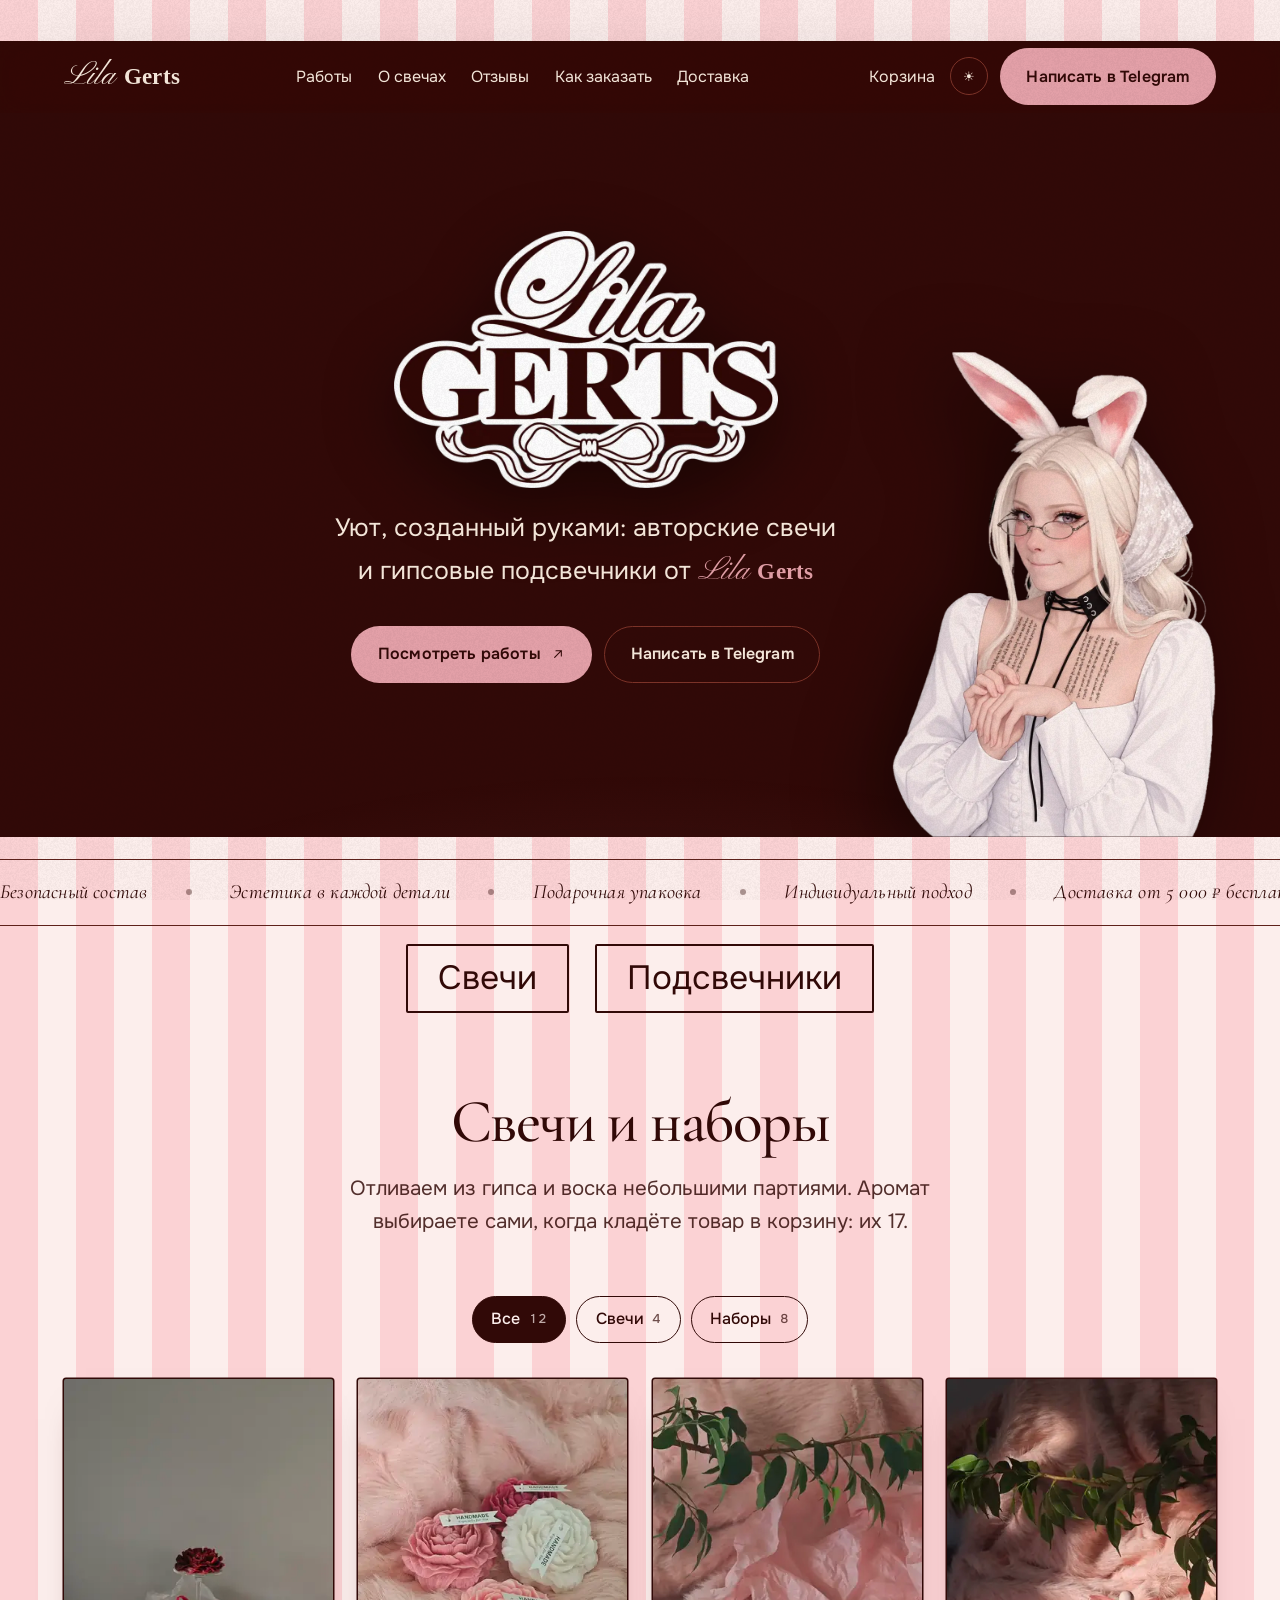
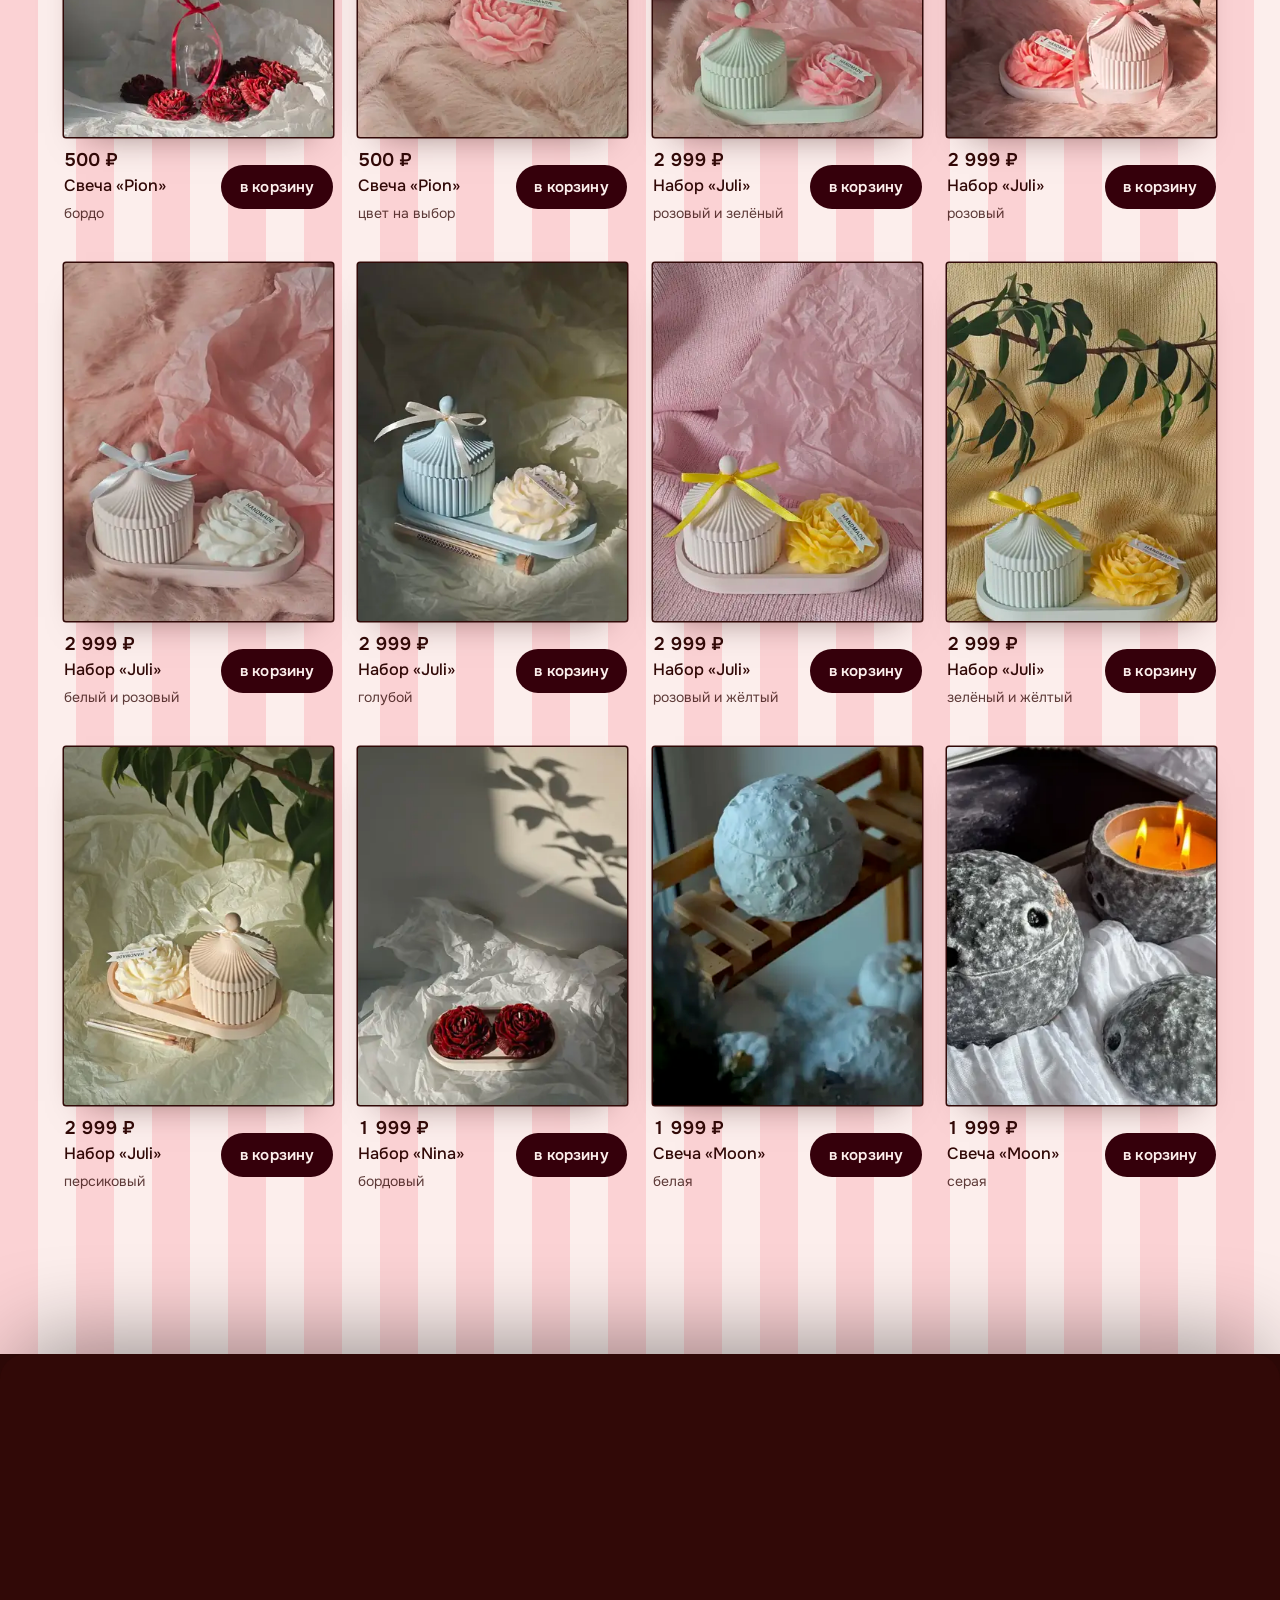
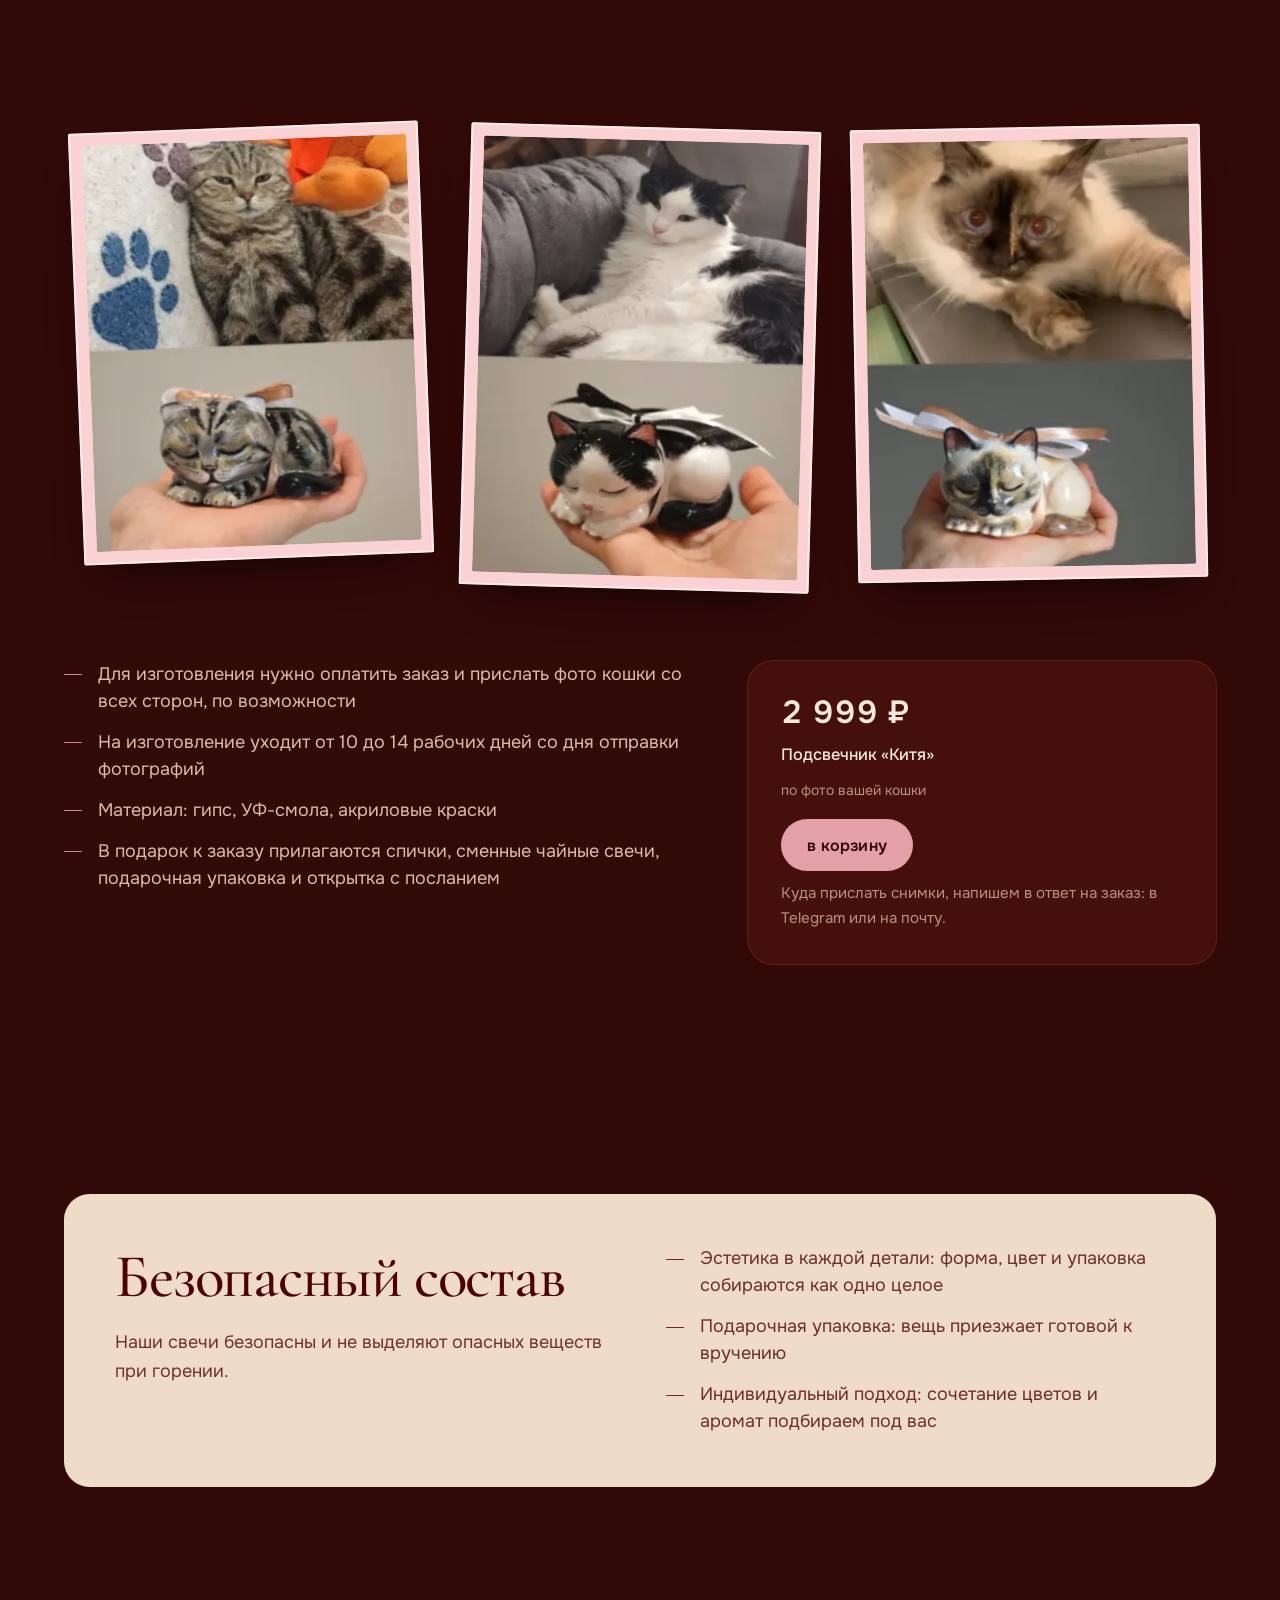
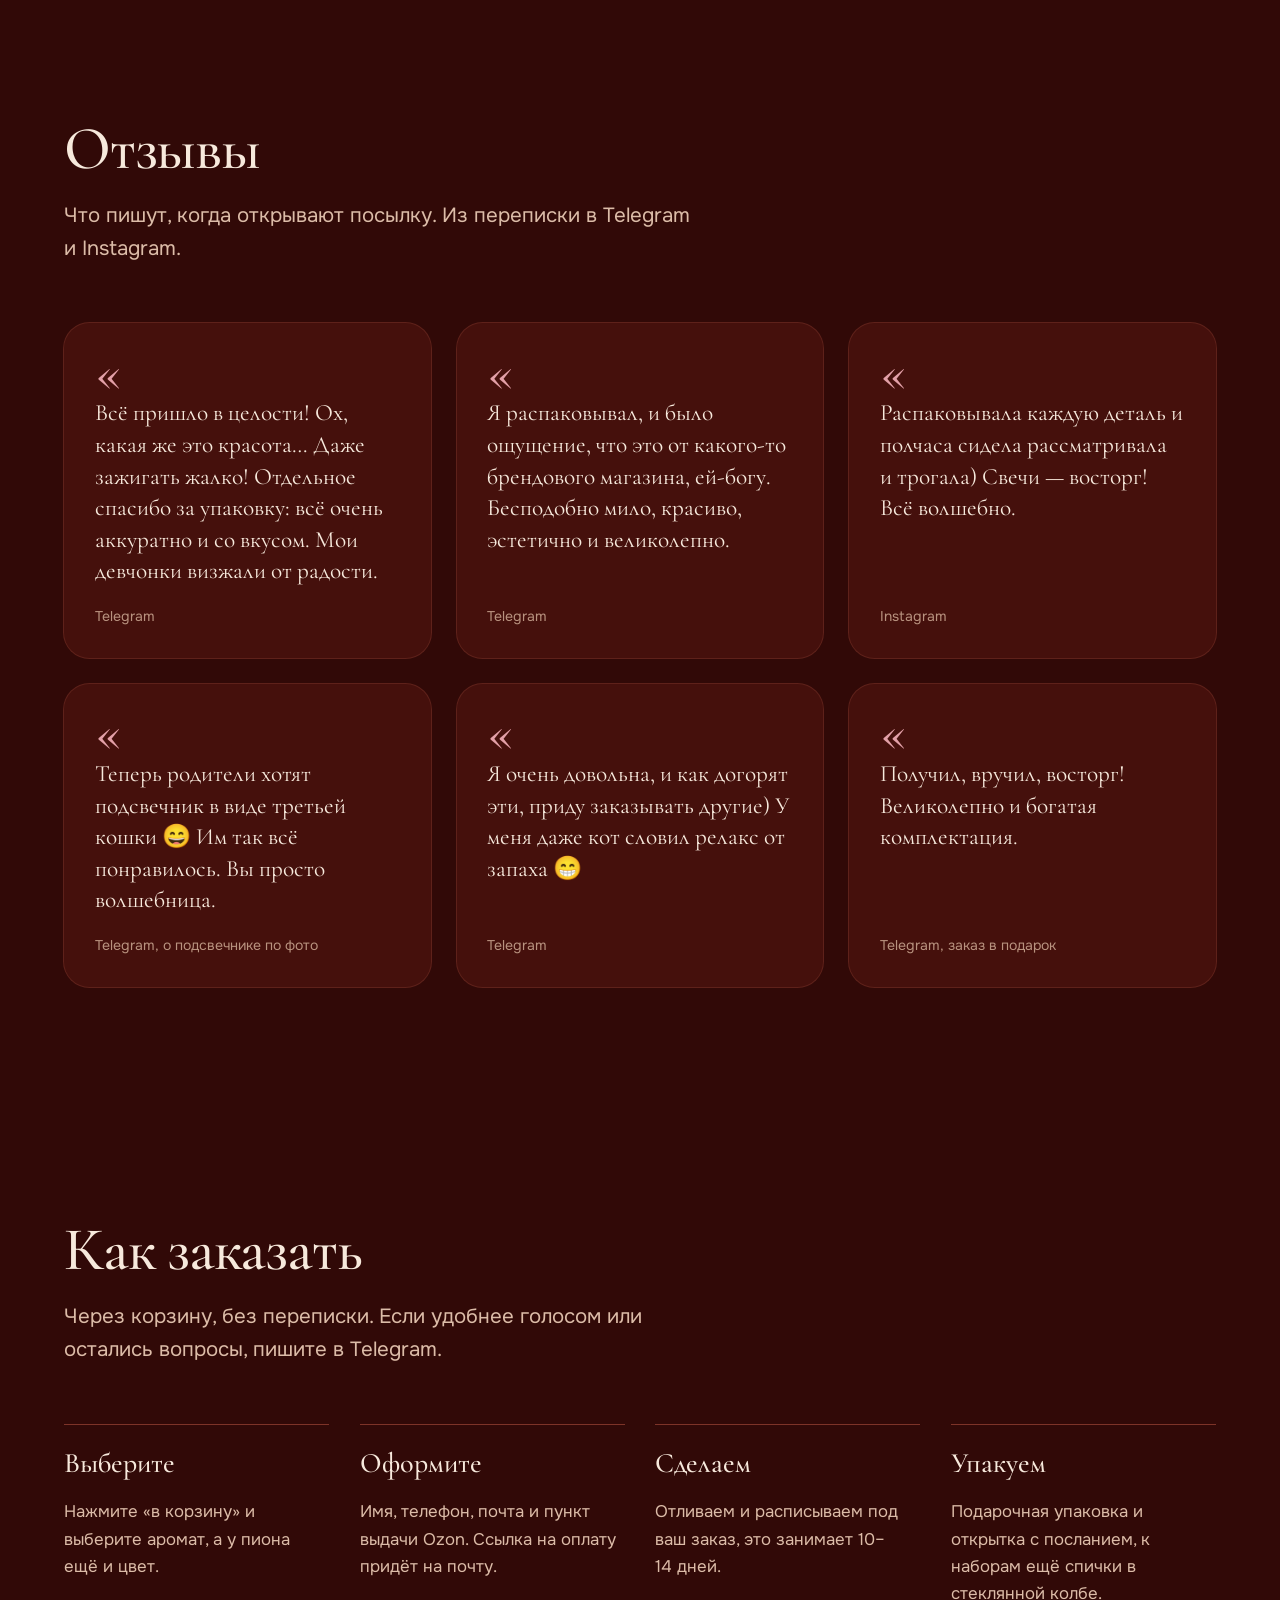
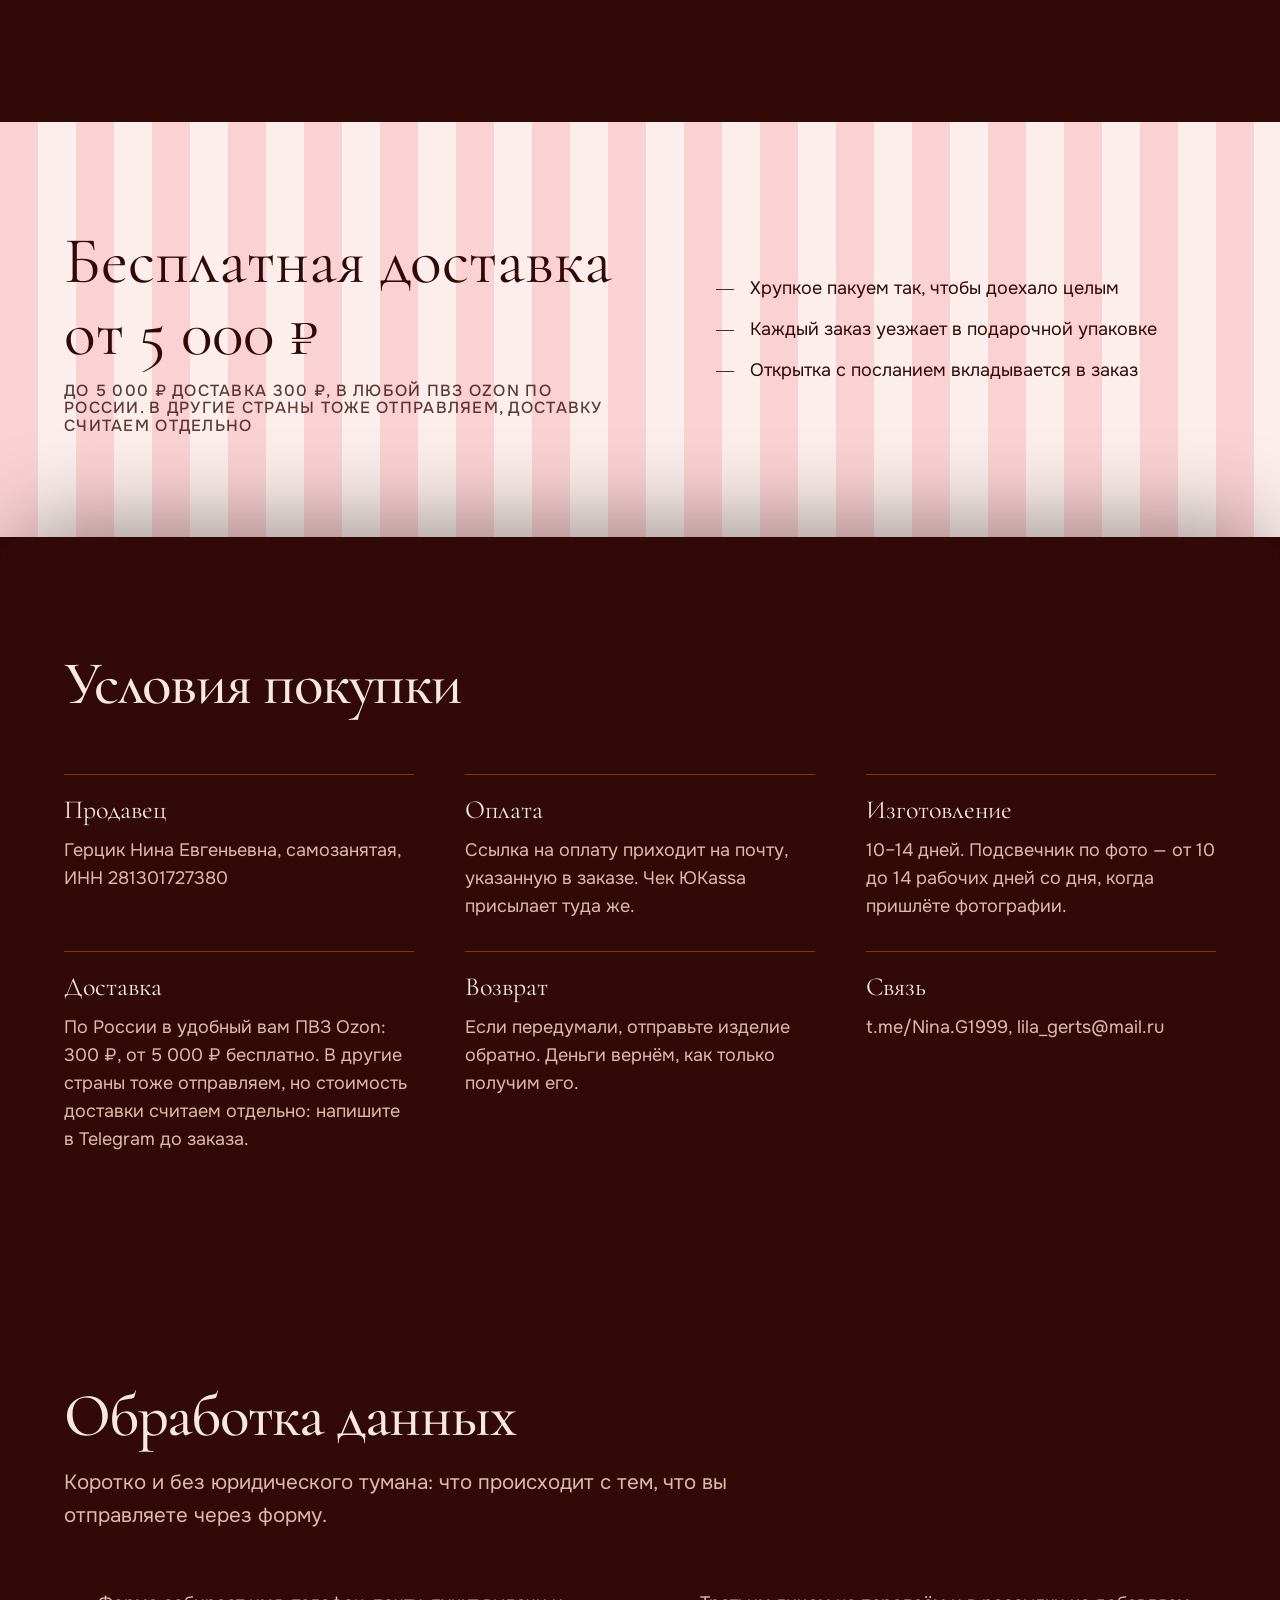
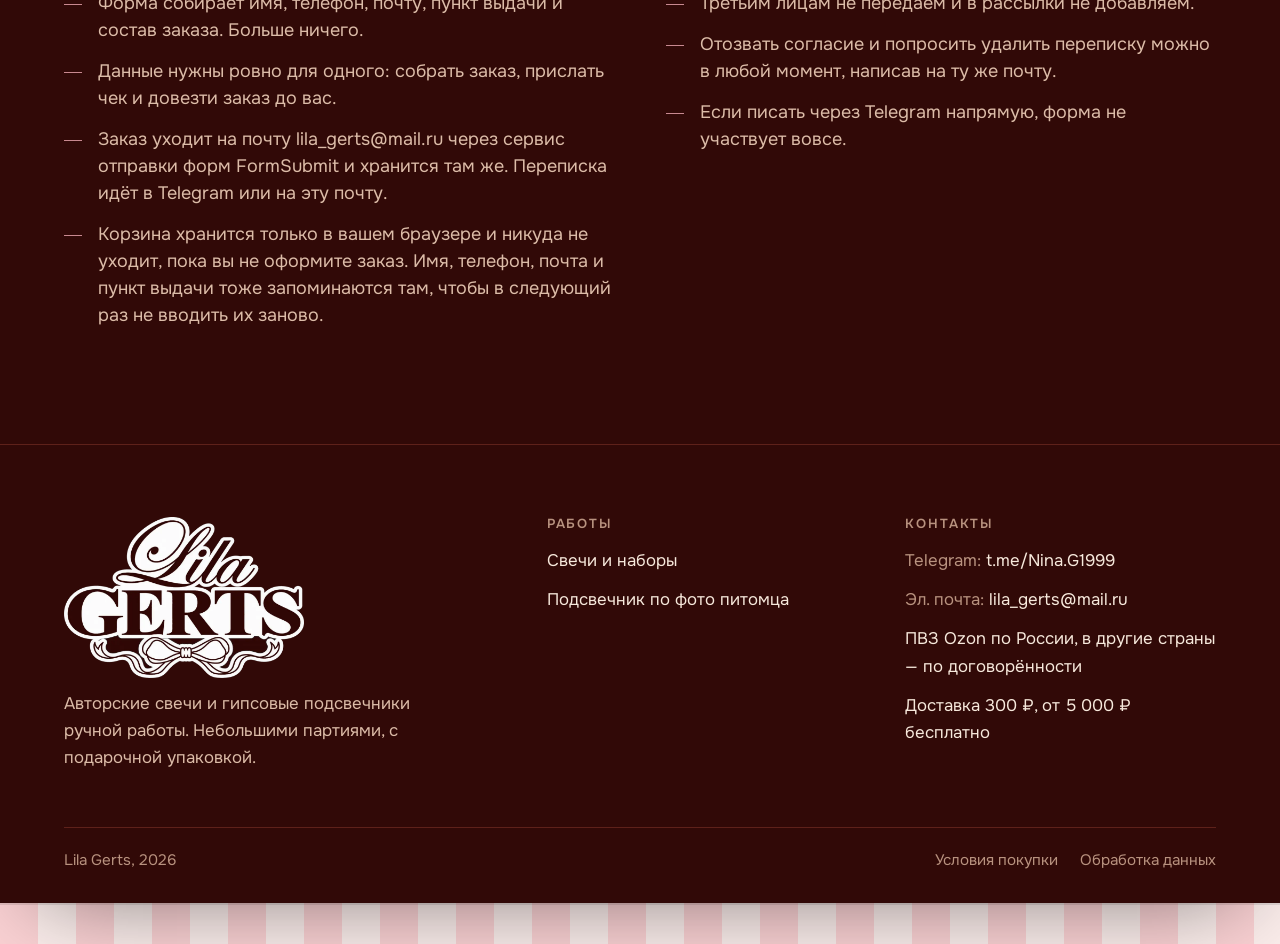
==== index.html @ 6ccdb875 "Доставка: по России по тарифу, в другие страны по договорённости" ====
<!doctype html>
<html lang="ru">
<head>
<meta charset="utf-8">
<meta name="viewport" content="width=device-width, initial-scale=1, viewport-fit=cover">
<title>Lila Gerts · Свечи и гипсовые подсвечники ручной работы</title>
<meta name="description" content="Авторские свечи и гипсовые подсвечники ручной работы. Подсвечник по фото питомца, свечи-пионы в цвете на выбор, 17 ароматов, подарочная упаковка. Доставка в ПВЗ Ozon, от 5 000 ₽ бесплатно.">
<meta name="theme-color" content="#310907">
<link rel="canonical" href="https://lila-gerts.github.io/">
<meta property="og:type" content="website">
<meta property="og:locale" content="ru_RU">
<meta property="og:site_name" content="Lila Gerts">
<meta property="og:url" content="https://lila-gerts.github.io/">
<meta property="og:title" content="Lila Gerts · Свечи и гипсовые подсвечники">
<meta property="og:description" content="Уют, созданный руками. Подсвечник по фото вашего питомца, наборы «Juli» и «Nina», 17 ароматов. Доставка в ПВЗ Ozon.">
<meta property="og:image" content="https://lila-gerts.github.io/assets/img/og.jpg">
<meta property="og:image:width" content="1200">
<meta property="og:image:height" content="630">
<meta property="og:image:alt" content="Логотип Lila Gerts на вишнёвом фоне между розовыми полосками">
<meta name="twitter:card" content="summary_large_image">

<link rel="icon" href="assets/favicon-32.png" sizes="32x32">
<link rel="apple-touch-icon" href="assets/favicon.png">
<link rel="preload" href="assets/img/logo.webp" as="image" type="image/webp" fetchpriority="high">
<link rel="preload" href="assets/fonts/cormorant-garamond-cyrillic-500.woff2" as="font" type="font/woff2" crossorigin>
<link rel="preload" href="assets/fonts/onest-cyrillic-400.woff2" as="font" type="font/woff2" crossorigin>
<link rel="stylesheet" href="assets/css/fonts.css?v=20251023a">
<link rel="stylesheet" href="assets/css/tokens.css?v=20251023a">
<link rel="stylesheet" href="assets/css/app.css?v=20251023a">
<link rel="stylesheet" href="assets/css/shop.css?v=20251023a">
<script>
  document.documentElement.classList.add("js");
  try {
    if (localStorage.getItem("lg-theme") === "light") document.documentElement.dataset.theme = "light";
  } catch (e) { /* private mode */ }
</script>
</head>
<body>

<a class="sr" href="#candles">Перейти к каталогу</a>
<div class="grain" aria-hidden="true"></div>

<svg class="sr" aria-hidden="true"><symbol id="arw" viewBox="0 0 24 24"><path d="M7 17 17 7M9 7h8v8"/></symbol></svg>

<div class="sheet">

<header class="nav" id="nav">
  <div class="wrap nav-in">
    <a class="brand" href="#top">Lila <b>Gerts</b></a>
    <nav aria-label="Основная навигация" class="menu" id="menu" hidden>
      <ul class="nav-links">
        <li><a class="quiet" href="#candles">Работы</a></li>
        <li><a class="quiet" href="#care">О свечах</a></li>
        <li><a class="quiet" href="#reviews">Отзывы</a></li>
        <li><a class="quiet" href="#how">Как заказать</a></li>
        <li><a class="quiet" href="#delivery">Доставка</a></li>
      </ul>
      <a class="btn btn--primary" href="https://t.me/Nina.G1999" target="_blank" rel="noopener">Написать в Telegram</a>
    </nav>
    <div class="nav-right">
      <button class="cart-link" type="button" id="cart-open" aria-haspopup="dialog" aria-controls="cart-drawer">Корзина<span class="cart-count" id="cart-count" hidden>0</span></button>
      <button class="tgl" type="button" id="theme" aria-pressed="true">
        <span aria-hidden="true" data-glyph>☀</span>
        <span class="sr">Переключить светлую тему</span>
      </button>
      <a class="btn btn--primary nav-tg" href="https://t.me/Nina.G1999" target="_blank" rel="noopener">Написать в Telegram</a>
      <button class="burger" type="button" id="burger" aria-expanded="false" aria-controls="menu">
        <span aria-hidden="true"></span><span class="sr">Открыть меню</span>
      </button>
    </div>
  </div>
</header>

<main id="top">

  <section class="hero">
    <div class="wrap hero-in">
      <div class="hero-grid">
        <div class="hero-say">
          <h1 class="hero-word"><img src="assets/img/logo.webp" width="900" height="602" fetchpriority="high" alt="Lila Gerts"></h1>
          <p class="hero-lead">Уют, созданный руками: авторские свечи и гипсовые подсвечники от&nbsp;<span class="script">Lila&nbsp;<b>Gerts</b></span></p>
          <div class="hero-actions">
            <a class="btn btn--primary" href="#candles">Посмотреть работы
              <svg class="arw" aria-hidden="true"><use href="#arw"></use></svg>
            </a>
            <a class="btn btn--ghost" href="https://t.me/Nina.G1999" target="_blank" rel="noopener">Написать в Telegram</a>
          </div>
        </div>
        <figure class="hero-mascot" aria-hidden="true">
          <img src="assets/img/mascot.webp" width="800" height="1195" alt="">
        </figure>
      </div>
    </div>
  </section>

  <div class="band">
    <div class="ticker" aria-hidden="true">
      <div class="ticker-row">
        <span>Безопасный состав</span><i></i><span>Эстетика в каждой детали</span><i></i>
        <span>Подарочная упаковка</span><i></i><span>Индивидуальный подход</span><i></i>
        <span>Доставка от 5 000 ₽ бесплатно</span><i></i>
        <span>Безопасный состав</span><i></i><span>Эстетика в каждой детали</span><i></i>
        <span>Подарочная упаковка</span><i></i><span>Индивидуальный подход</span><i></i>
        <span>Доставка от 5 000 ₽ бесплатно</span><i></i>
      </div>
    </div>
    <nav class="cats" aria-label="Разделы">
      <a class="cat" href="#candles">Свечи</a>
      <a class="cat" href="#holders">Подсвечники</a>
    </nav>

    <!-- ═══ СВЕЧИ И НАБОРЫ ═════════════════════════════════════════
         Карточка = один <figure class="card">. Цена в data-price целым числом
         и в тексте .price. data-cat: candle (свеча) или set (набор) — по нему
         работают фильтры. Чтобы снять товар, удалите блок figure целиком. -->
    <section class="sec wrap paper-shop" id="candles">
      <div class="sec-head" data-reveal>
        <h2>Свечи и наборы</h2>
        <p>Отливаем из гипса и воска небольшими партиями. Аромат выбираете сами, когда кладёте товар в корзину: их 17.</p>
      </div>

      <div class="filters" role="group" aria-label="Показать в каталоге" data-reveal>
        <button class="chip" type="button" aria-pressed="true" data-filter="all">Все <span>11</span></button>
        <button class="chip" type="button" aria-pressed="false" data-filter="candle">Свечи <span>4</span></button>
        <button class="chip" type="button" aria-pressed="false" data-filter="set">Наборы <span>7</span></button>
      </div>

      <div class="shop" id="shop">
        <figure class="card" data-sku="pion-bordo" data-cat="candle" data-size="8 × 8 см, высота 3,5 см" data-burn="Горит до 4 часов" data-name="Свеча «Pion»" data-sub="бордо" data-price="500" data-img="assets/img/catalog/pion-bordo.webp" data-reveal>
          <button class="card-shot" type="button" data-open tabindex="-1" aria-hidden="true"><img src="assets/img/catalog/pion-bordo.webp" srcset="assets/img/catalog/pion-bordo-360.webp 360w, assets/img/catalog/pion-bordo.webp 720w" sizes="(max-width:560px) 46vw, (max-width:1100px) 30vw, 300px" width="720" height="960" loading="lazy" alt="Бордовые свечи-пионы и перевёрнутый бокал с алой лентой"></button>
          <figcaption class="card-say"><span class="price">500&nbsp;₽</span><span class="card-name">Свеча «Pion»</span><span class="card-sub">бордо</span></figcaption>
          <button class="btn btn--primary" type="button" data-open aria-label="В корзину: Свеча «Pion», бордо">в корзину</button>
        </figure>
        <figure class="card" data-sku="pion-choice" data-cat="candle" data-size="8 × 8 см, высота 3,5 см" data-burn="Горит до 4 часов" data-name="Свеча «Pion»" data-sub="цвет на выбор" data-colors="Малиновый:#8E1F3A;Пыльная роза:#C98790;Белый:#F5F1EA;Нежно-розовый:#F2B4AE" data-price="500" data-img="assets/img/catalog/pion-choice.webp" data-reveal style="--d:70ms">
          <button class="card-shot" type="button" data-open tabindex="-1" aria-hidden="true"><img src="assets/img/catalog/pion-choice.webp" srcset="assets/img/catalog/pion-choice-360.webp 360w, assets/img/catalog/pion-choice.webp 720w" sizes="(max-width:560px) 46vw, (max-width:1100px) 30vw, 300px" width="720" height="960" loading="lazy" alt="Четыре свечи-пиона, малиновая, пыльно-розовая, белая и нежно-розовая, на розовом меху"></button>
          <figcaption class="card-say"><span class="price">500&nbsp;₽</span><span class="card-name">Свеча «Pion»</span><span class="card-sub">цвет на выбор</span></figcaption>
          <button class="btn btn--primary" type="button" data-open aria-label="В корзину: Свеча «Pion», цвет на выбор">в корзину</button>
        </figure>
        <figure class="card" data-sku="juli-rose-green" data-cat="set" data-incl="Гипсовая овальная подставка, контейнерная свеча с крышкой и свеча-пион" data-size="Высота 9,5 см, длина 17,5 см, ширина 9 см" data-burn="Каждая свеча горит не меньше 4 часов, в каждой 80 мл воска" data-name="Набор «Juli»" data-sub="розовый и зелёный" data-price="2999" data-img="assets/img/catalog/juli-rose-green.webp" data-reveal style="--d:140ms">
          <button class="card-shot" type="button" data-open tabindex="-1" aria-hidden="true"><img src="assets/img/catalog/juli-rose-green.webp" srcset="assets/img/catalog/juli-rose-green-360.webp 360w, assets/img/catalog/juli-rose-green.webp 720w" sizes="(max-width:560px) 46vw, (max-width:1100px) 30vw, 300px" width="720" height="960" loading="lazy" alt="Белая шкатулка и розовый пион на подставке, сверху зелёная ветка"></button>
          <figcaption class="card-say"><span class="price">2&nbsp;999&nbsp;₽</span><span class="card-name">Набор «Juli»</span><span class="card-sub">розовый и зелёный</span></figcaption>
          <button class="btn btn--primary" type="button" data-open aria-label="В корзину: Набор «Juli», розовый и зелёный">в корзину</button>
        </figure>
        <figure class="card" data-sku="juli-rose" data-cat="set" data-incl="Гипсовая овальная подставка, контейнерная свеча с крышкой и свеча-пион" data-size="Высота 9,5 см, длина 17,5 см, ширина 9 см" data-burn="Каждая свеча горит не меньше 4 часов, в каждой 80 мл воска" data-name="Набор «Juli»" data-sub="розовый" data-price="2999" data-img="assets/img/catalog/juli-rose.webp" data-reveal style="--d:210ms">
          <button class="card-shot" type="button" data-open tabindex="-1" aria-hidden="true"><img src="assets/img/catalog/juli-rose.webp" srcset="assets/img/catalog/juli-rose-360.webp 360w, assets/img/catalog/juli-rose.webp 720w" sizes="(max-width:560px) 46vw, (max-width:1100px) 30vw, 300px" width="720" height="960" loading="lazy" alt="Розовый пион и белая рифлёная шкатулка на розовом меху"></button>
          <figcaption class="card-say"><span class="price">2&nbsp;999&nbsp;₽</span><span class="card-name">Набор «Juli»</span><span class="card-sub">розовый</span></figcaption>
          <button class="btn btn--primary" type="button" data-open aria-label="В корзину: Набор «Juli», розовый">в корзину</button>
        </figure>
        <figure class="card" data-sku="juli-white-rose" data-cat="set" data-incl="Гипсовая овальная подставка, контейнерная свеча с крышкой и свеча-пион" data-size="Высота 9,5 см, длина 17,5 см, ширина 9 см" data-burn="Каждая свеча горит не меньше 4 часов, в каждой 80 мл воска" data-name="Набор «Juli»" data-sub="белый и розовый" data-price="2999" data-img="assets/img/catalog/juli-white-rose.webp" data-reveal>
          <button class="card-shot" type="button" data-open tabindex="-1" aria-hidden="true"><img src="assets/img/catalog/juli-white-rose.webp" srcset="assets/img/catalog/juli-white-rose-360.webp 360w, assets/img/catalog/juli-white-rose.webp 720w" sizes="(max-width:560px) 46vw, (max-width:1100px) 30vw, 300px" width="720" height="960" loading="lazy" alt="Белая шкатулка с бантом и белый пион на овальной подставке"></button>
          <figcaption class="card-say"><span class="price">2&nbsp;999&nbsp;₽</span><span class="card-name">Набор «Juli»</span><span class="card-sub">белый и розовый</span></figcaption>
          <button class="btn btn--primary" type="button" data-open aria-label="В корзину: Набор «Juli», белый и розовый">в корзину</button>
        </figure>
        <figure class="card" data-sku="juli-blue" data-cat="set" data-incl="Гипсовая овальная подставка, контейнерная свеча с крышкой и свеча-пион" data-size="Высота 9,5 см, длина 17,5 см, ширина 9 см" data-burn="Каждая свеча горит не меньше 4 часов, в каждой 80 мл воска" data-name="Набор «Juli»" data-sub="голубой" data-price="2999" data-img="assets/img/catalog/juli-blue.webp" data-reveal style="--d:70ms">
          <button class="card-shot" type="button" data-open tabindex="-1" aria-hidden="true"><img src="assets/img/catalog/juli-blue.webp" srcset="assets/img/catalog/juli-blue-360.webp 360w, assets/img/catalog/juli-blue.webp 720w" sizes="(max-width:560px) 46vw, (max-width:1100px) 30vw, 300px" width="720" height="960" loading="lazy" alt="Голубая рифлёная шкатулка и кремовый пион на подставке"></button>
          <figcaption class="card-say"><span class="price">2&nbsp;999&nbsp;₽</span><span class="card-name">Набор «Juli»</span><span class="card-sub">голубой</span></figcaption>
          <button class="btn btn--primary" type="button" data-open aria-label="В корзину: Набор «Juli», голубой">в корзину</button>
        </figure>
        <figure class="card" data-sku="juli-rose-yellow" data-cat="set" data-incl="Гипсовая овальная подставка, контейнерная свеча с крышкой и свеча-пион" data-size="Высота 9,5 см, длина 17,5 см, ширина 9 см" data-burn="Каждая свеча горит не меньше 4 часов, в каждой 80 мл воска" data-name="Набор «Juli»" data-sub="розовый и жёлтый" data-price="2999" data-img="assets/img/catalog/juli-rose-yellow.webp" data-reveal style="--d:140ms">
          <button class="card-shot" type="button" data-open tabindex="-1" aria-hidden="true"><img src="assets/img/catalog/juli-rose-yellow.webp" srcset="assets/img/catalog/juli-rose-yellow-360.webp 360w, assets/img/catalog/juli-rose-yellow.webp 720w" sizes="(max-width:560px) 46vw, (max-width:1100px) 30vw, 300px" width="720" height="960" loading="lazy" alt="Шкатулка с жёлтым бантом и жёлтый пион на розовом фоне"></button>
          <figcaption class="card-say"><span class="price">2&nbsp;999&nbsp;₽</span><span class="card-name">Набор «Juli»</span><span class="card-sub">розовый и жёлтый</span></figcaption>
          <button class="btn btn--primary" type="button" data-open aria-label="В корзину: Набор «Juli», розовый и жёлтый">в корзину</button>
        </figure>
        <figure class="card" data-sku="juli-green-yellow" data-cat="set" data-incl="Гипсовая овальная подставка, контейнерная свеча с крышкой и свеча-пион" data-size="Высота 9,5 см, длина 17,5 см, ширина 9 см" data-burn="Каждая свеча горит не меньше 4 часов, в каждой 80 мл воска" data-name="Набор «Juli»" data-sub="зелёный и жёлтый" data-price="2999" data-img="assets/img/catalog/juli-green-yellow.webp" data-reveal style="--d:210ms">
          <button class="card-shot" type="button" data-open tabindex="-1" aria-hidden="true"><img src="assets/img/catalog/juli-green-yellow.webp" srcset="assets/img/catalog/juli-green-yellow-360.webp 360w, assets/img/catalog/juli-green-yellow.webp 720w" sizes="(max-width:560px) 46vw, (max-width:1100px) 30vw, 300px" width="720" height="960" loading="lazy" alt="Шкатулка с жёлтым бантом и жёлтый пион на жёлтом вязаном фоне"></button>
          <figcaption class="card-say"><span class="price">2&nbsp;999&nbsp;₽</span><span class="card-name">Набор «Juli»</span><span class="card-sub">зелёный и жёлтый</span></figcaption>
          <button class="btn btn--primary" type="button" data-open aria-label="В корзину: Набор «Juli», зелёный и жёлтый">в корзину</button>
        </figure>
        <figure class="card" data-sku="juli-peach" data-cat="set" data-incl="Гипсовая овальная подставка, контейнерная свеча с крышкой и свеча-пион" data-size="Высота 9,5 см, длина 17,5 см, ширина 9 см" data-burn="Каждая свеча горит не меньше 4 часов, в каждой 80 мл воска" data-name="Набор «Juli»" data-sub="персиковый" data-price="2999" data-img="assets/img/catalog/juli-peach.webp" data-reveal style="--d:280ms">
          <button class="card-shot" type="button" data-open tabindex="-1" aria-hidden="true"><img src="assets/img/catalog/juli-peach.webp" srcset="assets/img/catalog/juli-peach-360.webp 360w, assets/img/catalog/juli-peach.webp 720w" sizes="(max-width:560px) 46vw, (max-width:1100px) 30vw, 300px" width="720" height="960" loading="lazy" alt="Персиковая рифлёная шкатулка с атласным бантом и кремовый пион на овальной подставке, рядом спички в колбе"></button>
          <figcaption class="card-say"><span class="price">2&nbsp;999&nbsp;₽</span><span class="card-name">Набор «Juli»</span><span class="card-sub">персиковый</span></figcaption>
          <button class="btn btn--primary" type="button" data-open aria-label="В корзину: Набор «Juli», персиковый">в корзину</button>
        </figure>
        <figure class="card" data-sku="nina-bordo" data-cat="set" data-incl="Гипсовая овальная подставка и две свечи-пиона" data-size="Высота 5 см, длина 17,5 см, ширина 9 см" data-burn="Каждая свеча горит не меньше 4 часов, в каждой 80 мл воска" data-name="Набор «Nina»" data-sub="бордовый" data-price="1999" data-img="assets/img/catalog/nina-bordo.webp" data-reveal>
          <button class="card-shot" type="button" data-open tabindex="-1" aria-hidden="true"><img src="assets/img/catalog/nina-bordo.webp" srcset="assets/img/catalog/nina-bordo-360.webp 360w, assets/img/catalog/nina-bordo.webp 720w" sizes="(max-width:560px) 46vw, (max-width:1100px) 30vw, 300px" width="720" height="960" loading="lazy" alt="Два бордовых пиона на овальной подставке"></button>
          <figcaption class="card-say"><span class="price">1&nbsp;999&nbsp;₽</span><span class="card-name">Набор «Nina»</span><span class="card-sub">бордовый</span></figcaption>
          <button class="btn btn--primary" type="button" data-open aria-label="В корзину: Набор «Nina», бордовый">в корзину</button>
        </figure>
        <figure class="card" data-sku="moon-white" data-cat="candle" data-size="Высота 9 см, ширина и длина 11 см" data-burn="Горит до 12 часов, 300 мл воска" data-name="Свеча «Moon»" data-sub="белая" data-price="1999" data-img="assets/img/moon-white.webp" data-reveal style="--d:70ms">
          <button class="card-shot" type="button" data-open tabindex="-1" aria-hidden="true"><img src="assets/img/moon-white.webp" srcset="assets/img/moon-white-360.webp 360w, assets/img/moon-white.webp 736w" sizes="(max-width:560px) 46vw, (max-width:1100px) 30vw, 300px" width="736" height="1104" loading="lazy" alt="Белая свеча-луна с кратерами на деревянной полке"></button>
          <figcaption class="card-say"><span class="price">1&nbsp;999&nbsp;₽</span><span class="card-name">Свеча «Moon»</span><span class="card-sub">белая</span></figcaption>
          <button class="btn btn--primary" type="button" data-open aria-label="В корзину: Свеча «Moon», белая">в корзину</button>
        </figure>
        <figure class="card" data-sku="moon-grey" data-cat="candle" data-size="Высота 9 см, ширина и длина 11 см" data-burn="Горит до 12 часов, 300 мл воска" data-name="Свеча «Moon»" data-sub="серая" data-price="1999" data-img="assets/img/moon-grey.webp" data-reveal style="--d:140ms">
          <button class="card-shot" type="button" data-open tabindex="-1" aria-hidden="true"><img src="assets/img/moon-grey.webp" srcset="assets/img/moon-grey-360.webp 360w, assets/img/moon-grey.webp 736w" sizes="(max-width:560px) 46vw, (max-width:1100px) 30vw, 300px" width="736" height="920" loading="lazy" alt="Серая свеча-луна с кратерами, рядом горит фитиль"></button>
          <figcaption class="card-say"><span class="price">1&nbsp;999&nbsp;₽</span><span class="card-name">Свеча «Moon»</span><span class="card-sub">серая</span></figcaption>
          <button class="btn btn--primary" type="button" data-open aria-label="В корзину: Свеча «Moon», серая">в корзину</button>
        </figure>
      </div>
    </section>
  </div>

  <div class="stage">

    <!-- ═══ ПОДСВЕЧНИК ПО ФОТО ПИТОМЦА ══════════════════════════════ -->
    <section class="sec wrap" id="holders">
      <div class="sec-head sec-head--cloud" data-reveal>
        <h2 class="cloud">Подсвечник по фото питомца</h2>
        <p>Примеры готовых работ. Делаем только кошек: расписываем вручную по вашим снимкам, поэтому двух одинаковых не бывает.</p>
      </div>

      <div class="frames">
        <figure class="frame" data-reveal><div class="frame-in" style="--tilt:-2.2deg"><img src="assets/img/pair-1.webp" width="334" height="418" loading="lazy" alt="Полосатый кот и сделанный по его фотографиям гипсовый подсвечник на ладони"></div></figure>
        <figure class="frame" data-reveal style="--d:90ms"><div class="frame-in" style="--tilt:1.6deg"><img src="assets/img/pair-2.webp" width="320" height="430" loading="lazy" alt="Чёрно-белый кот и сделанный по его фотографиям гипсовый подсвечник на ладони"></div></figure>
        <figure class="frame" data-reveal style="--d:180ms"><div class="frame-in" style="--tilt:-1.1deg"><img src="assets/img/pair-3.webp" width="316" height="416" loading="lazy" alt="Пушистый кот колор-пойнт и сделанный по его фотографиям гипсовый подсвечник на ладони"></div></figure>
      </div>

      <div class="pet">
        <div data-reveal>
          <ul class="did">
            <li>Для изготовления нужно оплатить заказ и прислать фото кошки со всех сторон, по возможности</li>
            <li>На изготовление уходит от 10 до 14 рабочих дней со дня отправки фотографий</li>
            <li>Материал: гипс, УФ-смола, акриловые краски</li>
            <li>В подарок к заказу прилагаются спички, сменные чайные свечи, подарочная упаковка и открытка с посланием</li>
          </ul>
        </div>
        <div class="pet-buy" data-sku="kitya" data-name="Подсвечник «Китя»" data-sub="по фото вашей кошки" data-price="2999" data-img="assets/img/pair-2.webp" data-scent="no" data-reveal style="--d:90ms">
          <span class="price price--big">2&nbsp;999&nbsp;₽</span>
          <span class="card-name">Подсвечник «Китя»</span>
          <span class="card-sub">по фото вашей кошки</span>
          <button class="btn btn--primary" type="button" data-open aria-label="В корзину: Подсвечник «Китя»">в корзину</button>
          <p class="help">Куда прислать снимки, напишем в ответ на заказ: в Telegram или на почту.</p>
        </div>
      </div>
    </section>

    <!-- ═══ О СВЕЧАХ ════════════════════════════════════════════════ -->
    <section class="sec wrap" id="care">
      <div class="paper" data-reveal>
        <div class="paper-grid">
          <div>
            <h2>Безопасный состав</h2>
            <p style="margin-top:18px;color:#4E0000;color:color-mix(in srgb,#4E0000 78%,transparent)">Наши свечи безопасны и не выделяют опасных веществ при горении.</p>
          </div>
          <ul class="did">
            <li>Эстетика в каждой детали: форма, цвет и упаковка собираются как одно целое</li>
            <li>Подарочная упаковка: вещь приезжает готовой к вручению</li>
            <li>Индивидуальный подход: сочетание цветов и аромат подбираем под вас</li>
          </ul>
        </div>
      </div>
    </section>

    <!-- ═══ ОТЗЫВЫ ══════════════════════════════════════════════════
         Слова покупателей из переписки, без имён. Сокращения отмечены «…»,
         остальное как написано. Новый отзыв: скопируйте блок <figure class="review">. -->
    <section class="sec wrap" id="reviews">
      <div class="sec-head" data-reveal>
        <h2>Отзывы</h2>
        <p>Что пишут, когда открывают посылку. Из переписки в Telegram и Instagram.</p>
      </div>
      <div class="reviews">
        <figure class="review" data-reveal style="--d:0ms">
          <blockquote>Всё пришло в целости! Ох, какая же это красота… Даже зажигать жалко! Отдельное спасибо за упаковку: всё очень аккуратно и со вкусом. Мои девчонки визжали от радости.</blockquote>
          <figcaption>Telegram</figcaption>
        </figure>
        <figure class="review" data-reveal style="--d:60ms">
          <blockquote>Я распаковывал, и было ощущение, что это от какого-то брендового магазина, ей-богу. Бесподобно мило, красиво, эстетично и великолепно.</blockquote>
          <figcaption>Telegram</figcaption>
        </figure>
        <figure class="review" data-reveal style="--d:120ms">
          <blockquote>Распаковывала каждую деталь и полчаса сидела рассматривала и трогала) Свечи — восторг! Всё волшебно.</blockquote>
          <figcaption>Instagram</figcaption>
        </figure>
        <figure class="review" data-reveal style="--d:180ms">
          <blockquote>Теперь родители хотят подсвечник в виде третьей кошки 😄 Им так всё понравилось. Вы просто волшебница.</blockquote>
          <figcaption>Telegram, о подсвечнике по фото</figcaption>
        </figure>
        <figure class="review" data-reveal style="--d:240ms">
          <blockquote>Я очень довольна, и как догорят эти, приду заказывать другие) У меня даже кот словил релакс от запаха 😁</blockquote>
          <figcaption>Telegram</figcaption>
        </figure>
        <figure class="review" data-reveal style="--d:300ms">
          <blockquote>Получил, вручил, восторг! Великолепно и богатая комплектация.</blockquote>
          <figcaption>Telegram, заказ в подарок</figcaption>
        </figure>
      </div>
    </section>

    <!-- ═══ КАК ЗАКАЗАТЬ ════════════════════════════════════════════ -->
    <section class="sec wrap" id="how">
      <div class="sec-head" data-reveal>
        <h2>Как заказать</h2>
        <p>Через корзину, без переписки. Если удобнее голосом или остались вопросы, пишите в Telegram.</p>
      </div>
      <div class="steps">
        <div class="step" data-reveal><b>Выберите</b><p>Нажмите «в корзину» и выберите аромат, а у пиона ещё и цвет.</p></div>
        <div class="step" data-reveal style="--d:80ms"><b>Оформите</b><p>Имя, телефон, почта и пункт выдачи Ozon. Ссылка на оплату придёт на почту.</p></div>
        <div class="step" data-reveal style="--d:160ms"><b>Сделаем</b><p>Отливаем и расписываем под ваш заказ, это занимает 10–14 дней.</p></div>
        <div class="step" data-reveal style="--d:240ms"><b>Упакуем</b><p>Подарочная упаковка и открытка с посланием, к наборам ещё спички в стеклянной колбе.</p></div>
      </div>
    </section>

  </div>

  <!-- ═══ ДОСТАВКА: на полосатой бумаге, как лента под первым экраном ═══ -->
  <section class="ship-band" id="delivery">
    <div class="wrap ship-in" data-reveal>
      <p class="ship">Бесплатная доставка<br>от <span class="nw">5 000 ₽</span>
        <small>До 5 000 ₽ доставка 300 ₽, в любой ПВЗ Ozon по России. В другие страны тоже отправляем, доставку считаем отдельно</small>
      </p>
      <ul class="did">
        <li>Хрупкое пакуем так, чтобы доехало целым</li>
        <li>Каждый заказ уезжает в подарочной упаковке</li>
        <li>Открытка с посланием вкладывается в заказ</li>
      </ul>
    </div>
  </section>

  <div class="stage stage--tail">
    <section class="sec wrap" id="terms">
      <div class="sec-head" data-reveal>
        <h2>Условия покупки</h2>
      </div>
      <dl class="terms" data-reveal>
        <div><dt>Продавец</dt><dd>Герцик Нина Евгеньевна, самозанятая, ИНН&nbsp;281301727380</dd></div>
        <div><dt>Оплата</dt><dd>Ссылка на оплату приходит на почту, указанную в заказе. Чек ЮKassa присылает туда же.</dd></div>
        <div><dt>Изготовление</dt><dd>10–14 дней. Подсвечник по фото — от 10 до 14 рабочих дней со дня, когда пришлёте фотографии.</dd></div>
        <div><dt>Доставка</dt><dd>По России в удобный вам ПВЗ Ozon: 300 ₽, от 5 000 ₽ бесплатно. В другие страны тоже отправляем, но стоимость доставки считаем отдельно: напишите в <a class="quiet" href="https://t.me/Nina.G1999" target="_blank" rel="noopener">Telegram</a> до заказа.</dd></div>
        <div><dt>Возврат</dt><dd>Если передумали, отправьте изделие обратно. Деньги вернём, как только получим его.</dd></div>
        <div><dt>Связь</dt><dd><a class="quiet" href="https://t.me/Nina.G1999" target="_blank" rel="noopener">t.me/Nina.G1999</a>, <a class="quiet" href="mailto:lila_gerts@mail.ru">lila_gerts@mail.ru</a></dd></div>
      </dl>
    </section>

    <section class="sec wrap" id="privacy">
      <div class="sec-head" data-reveal>
        <h2>Обработка данных</h2>
        <p>Коротко и без юридического тумана: что происходит с тем, что вы отправляете через форму.</p>
      </div>
      <div class="paper-grid">
        <ul class="did" data-reveal>
          <li>Форма собирает имя, телефон, почту, пункт выдачи и состав заказа. Больше ничего.</li>
          <li>Данные нужны ровно для одного: собрать заказ, прислать чек и довезти заказ до вас.</li>
          <li>Заказ уходит на почту lila_gerts@mail.ru через сервис отправки форм FormSubmit и хранится там же. Переписка идёт в Telegram или на эту почту.</li>
          <li>Корзина хранится только в вашем браузере и никуда не уходит, пока вы не оформите заказ. Имя, телефон, почта и пункт выдачи тоже запоминаются там, чтобы в следующий раз не вводить их заново.</li>
        </ul>
        <ul class="did" data-reveal style="--d:90ms">
          <li>Третьим лицам не передаём и в рассылки не добавляем.</li>
          <li>Отозвать согласие и попросить удалить переписку можно в любой момент, написав на ту же почту.</li>
          <li>Если писать через Telegram напрямую, форма не участвует вовсе.</li>
        </ul>
      </div>
    </section>
  </div>
</main>

<footer class="foot">
  <div class="wrap">
    <div class="foot-grid">
      <div>
        <img src="assets/img/logo.webp" width="900" height="602" loading="lazy" alt="Lila Gerts" style="width:min(240px,70%);height:auto">
        <p class="foot-tag">Авторские свечи и гипсовые подсвечники ручной работы. Небольшими партиями, с подарочной упаковкой.</p>
      </div>
      <div>
        <h2>Работы</h2>
        <ul>
          <li><a class="quiet" href="#candles">Свечи и наборы</a></li>
          <li><a class="quiet" href="#holders">Подсвечник по фото питомца</a></li>
        </ul>
      </div>
      <div>
        <h2>Контакты</h2>
        <ul>
          <li><span class="foot-k">Telegram:</span> <a class="quiet" href="https://t.me/Nina.G1999" target="_blank" rel="noopener">t.me/Nina.G1999</a></li>
          <li><span class="foot-k">Эл. почта:</span> <a class="quiet" href="mailto:lila_gerts@mail.ru">lila_gerts@mail.ru</a></li>
          <li>ПВЗ Ozon по России, в другие страны — по договорённости</li>
          <li>Доставка <span class="nw">300 ₽</span>, от <span class="nw">5 000 ₽</span> бесплатно</li>
        </ul>
      </div>
    </div>
    <div class="foot-base">
      <span>Lila Gerts, 2026</span>
      <span class="foot-links"><a class="quiet" href="#terms">Условия покупки</a><a class="quiet" href="#privacy">Обработка данных</a></span>
    </div>
  </div>
</footer>

</div><!-- /.sheet -->

<!-- ═══ ОКНО ТОВАРА ═══════════════════════════════════════════════ -->
<dialog class="qv" id="qv" aria-labelledby="qv-name">
  <button class="x" type="button" data-close aria-label="Закрыть">×</button>
  <div class="qv-grid">
    <div class="qv-shot"><img id="qv-img" alt="" width="720" height="960"></div>
    <form class="qv-body" id="qv-form" novalidate>
      <p class="price price--big" id="qv-price"></p>
      <h2 class="qv-name" id="qv-name"></h2>
      <p class="card-sub" id="qv-sub"></p>
      <dl class="qv-spec" id="qv-spec"></dl>
      <!-- Цвета берутся из data-colors у карточки: «Название:#цвет;…».
           Нет data-colors — нет и выбора цвета. -->
      <fieldset class="field" id="qv-color-field" data-field hidden>
        <legend>Цвет</legend>
        <div class="swatches" id="qv-colors"></div>
        <span class="err" data-error>Выберите цвет пиона.</span>
      </fieldset>
      <!-- Ароматы правятся здесь, по строке <option> на аромат. -->
      <div class="field" id="qv-scent-field" data-field>
        <label for="qv-scent">Аромат</label>
        <select id="qv-scent" name="scent">
          <option value="" disabled selected>Выберите аромат</option>
          <option>Черничный йогурт</option>
          <option>Сладкий мёд</option>
          <option>Макадамия и миндальное масло</option>
          <option>Розовый перец, ветивер</option>
          <option>Мёд и воск</option>
          <option>Молоко и мёд</option>
          <option>Конопля, ветивер, чёрный перец</option>
          <option>Чёрный перец</option>
          <option>Удовое дерево</option>
          <option>Зелёный чай, лимон, мята</option>
          <option>Булочка с корицей</option>
          <option>Еловые шишки и хвоя</option>
          <option>Кофе со сливками</option>
          <option>Мимоза</option>
          <option>Амбра, ветивер</option>
          <option>Орхидея и морская соль</option>
          <option>Деревенские яблочки</option>
        </select>
        <span class="err" data-error>Выберите аромат.</span>
      </div>
      <div class="qv-buy">
        <div class="qty" role="group" aria-label="Количество">
          <button type="button" data-step="-1" aria-label="Меньше">−</button>
          <output id="qv-qty" aria-live="polite">1</output>
          <button type="button" data-step="1" aria-label="Больше">+</button>
        </div>
        <button class="btn btn--primary" type="submit">Добавить в корзину</button>
      </div>
      <p class="qv-incl" id="qv-incl"></p>
    </form>
  </div>
</dialog>

<!-- ═══ КОРЗИНА ═══════════════════════════════════════════════════
     Заказы уходят на lila_gerts@mail.ru через FormSubmit (data-endpoint ниже).
     Первый заказ присылает на эту почту письмо «Activate Form»: нажмите кнопку
     в нём один раз, и дальше заказы приходят сами. Если data-endpoint очистить,
     заказ снова будет копироваться в буфер, а форма честно скажет об этом. -->
<dialog class="drawer" id="cart-drawer" aria-labelledby="cart-title">
  <div class="drawer-head">
    <h2 id="cart-title">Корзина</h2>
    <button class="x" type="button" data-close aria-label="Закрыть корзину">×</button>
  </div>
  <div class="drawer-body">
    <div class="cart-empty" id="cart-empty">
      <p>Корзина пока пуста.</p>
      <a class="btn btn--ghost" href="#candles" data-close>К каталогу</a>
    </div>

    <ul class="lines" id="cart-lines"></ul>

    <div class="total" id="cart-total" hidden>
      <div class="total-row"><span>Товары</span><span id="cart-goods">0 ₽</span></div>
      <div class="total-row"><span>Доставка в ПВЗ Ozon</span><span id="cart-ship">300 ₽</span></div>
      <div class="total-row total-row--sum"><b>Итого</b><span class="price" id="cart-sum">0 ₽</span></div>
      <p class="ship-hint" id="ship-hint"></p>
    </div>

    <form class="form checkout" id="order-form" novalidate data-endpoint="https://formsubmit.co/ajax/0e8514174feba3acabc7f4884c703aed" hidden>
      <h3 class="checkout-title">Оформление</h3>
      <div class="field" data-field>
        <label for="f-name">Имя</label>
        <input id="f-name" name="name" type="text" autocomplete="name" required placeholder="Как к вам обращаться">
        <span class="err" data-error>Напишите имя, чтобы мы знали, к кому обращаться.</span>
      </div>
      <div class="field" data-field>
        <label for="f-phone">Телефон</label>
        <input id="f-phone" name="phone" type="tel" autocomplete="tel" inputmode="tel" required placeholder="+7 ___ ___ __ __">
        <span class="help">По нему же оформляется выдача в Ozon.</span>
        <span class="err" data-error>Проверьте номер телефона, например +7 900 123-45-67.</span>
      </div>
      <div class="field" data-field>
        <label for="f-email">Эл. почта для чека</label>
        <input id="f-email" name="email" type="email" autocomplete="email" inputmode="email" required placeholder="name@mail.ru">
        <span class="help">Сюда придёт чек после оплаты.</span>
        <span class="err" data-error>Проверьте адрес почты, например name@mail.ru.</span>
      </div>
      <div class="field" data-field>
        <label for="f-pvz">Пункт выдачи Ozon</label>
        <input id="f-pvz" name="pvz" type="text" autocomplete="street-address" required placeholder="Город, улица, дом">
        <span class="help">300 ₽ и бесплатная доставка действуют по России. Если вы в другой стране, напишите в <a class="quiet" href="https://t.me/Nina.G1999" target="_blank" rel="noopener">Telegram</a> до заказа: посчитаем доставку.</span>
        <span class="err" data-error>Напишите адрес пункта выдачи.</span>
      </div>
      <div class="field" data-field>
        <label for="f-note">Комментарий</label>
        <textarea id="f-note" name="note" placeholder="Повод, пожелания, к какой дате"></textarea>
      </div>
      <div class="field field--check" data-field>
        <label class="check" for="f-ok">
          <input id="f-ok" name="consent" type="checkbox" required>
          <span>Даю согласие на обработку имени, телефона, почты и адреса для оформления заказа. <a class="quiet" href="#privacy" data-close>Что это значит</a> и <a class="quiet" href="#terms" data-close>условия покупки</a></span>
        </label>
        <span class="err" data-error>Без согласия мы не сможем оформить заказ.</span>
      </div>
      <div class="status" id="form-status" role="status" aria-live="polite"></div>
      <button class="btn btn--primary btn--wide" type="submit">Оформить заказ
        <svg class="arw" aria-hidden="true"><use href="#arw"></use></svg>
      </button>
      <p class="help">Ссылка на оплату придёт на почту. Вопросы — в <a class="quiet" href="https://t.me/Nina.G1999" target="_blank" rel="noopener">Telegram</a>.</p>
    </form>

    <div class="done" id="order-done" tabindex="-1" hidden>
      <h3 class="checkout-title">Спасибо, заказ принят</h3>
      <p class="done-no">Номер заказа <b id="done-no"></b></p>
      <p class="done-text" id="done-text"></p>
      <div class="done-actions">
        <a class="btn btn--ghost" href="https://t.me/Nina.G1999" target="_blank" rel="noopener">Написать в Telegram</a>
        <a class="btn btn--ghost" href="#candles" data-close>Вернуться в каталог</a>
      </div>
    </div>
  </div>
</dialog>

<div class="toast" id="toast" hidden>
  <span class="toast-text" id="toast-text" role="status" aria-live="polite"></span>
  <button class="toast-btn" type="button" id="toast-open">Открыть корзину</button>
</div>

<script src="assets/js/app.js?v=20251023a" defer></script>
</body>
</html>
---- assets/css/fonts.css ----
/* Self-hosted webfonts. Source: Google Fonts.
   Cormorant Garamond (Christian Thalmann), Onest (Ivan Gladkikh, Alexander Kudryavtsev),
   Pinyon Script (Nicole Fally): SIL Open Font License 1.1.
   Tinos (Steve Matteson), metric-compatible with Times New Roman: Apache License 2.0.
   Subsets kept: latin, latin-ext, cyrillic, cyrillic-ext.
   Pinyon Script and Tinos 700 are for the "Lila Gerts" wordmark only: the brand's Word file sets
   "Lila" in CommercialScript BT and "Gerts" in Times New Roman Bold, neither licensable for web. */

/* cyrillic-ext */
@font-face {
  font-family: 'Cormorant Garamond';
  font-style: italic;
  font-weight: 400;
  font-display: swap;
  src: url(../fonts/cormorant-garamond-cyrillic-ext-400-italic.woff2) format('woff2');
  unicode-range: U+0460-052F, U+1C80-1C8A, U+20B4, U+2DE0-2DFF, U+A640-A69F, U+FE2E-FE2F;
}

/* cyrillic */
@font-face {
  font-family: 'Cormorant Garamond';
  font-style: italic;
  font-weight: 400;
  font-display: swap;
  src: url(../fonts/cormorant-garamond-cyrillic-400-italic.woff2) format('woff2');
  unicode-range: U+0301, U+0400-045F, U+0490-0491, U+04B0-04B1, U+2116;
}

/* latin-ext */
@font-face {
  font-family: 'Cormorant Garamond';
  font-style: italic;
  font-weight: 400;
  font-display: swap;
  src: url(../fonts/cormorant-garamond-latin-ext-400-italic.woff2) format('woff2');
  unicode-range: U+0100-02BA, U+02BD-02C5, U+02C7-02CC, U+02CE-02D7, U+02DD-02FF, U+0304, U+0308, U+0329, U+1D00-1DBF, U+1E00-1E9F, U+1EF2-1EFF, U+2020, U+20A0-20AB, U+20AD-20C0, U+2113, U+2C60-2C7F, U+A720-A7FF;
}

/* latin */
@font-face {
  font-family: 'Cormorant Garamond';
  font-style: italic;
  font-weight: 400;
  font-display: swap;
  src: url(../fonts/cormorant-garamond-latin-400-italic.woff2) format('woff2');
  unicode-range: U+0000-00FF, U+0131, U+0152-0153, U+02BB-02BC, U+02C6, U+02DA, U+02DC, U+0304, U+0308, U+0329, U+2000-206F, U+20AC, U+2122, U+2191, U+2193, U+2212, U+2215, U+FEFF, U+FFFD;
}

/* cyrillic-ext */
@font-face {
  font-family: 'Cormorant Garamond';
  font-style: normal;
  font-weight: 300;
  font-display: swap;
  src: url(../fonts/cormorant-garamond-cyrillic-ext-300.woff2) format('woff2');
  unicode-range: U+0460-052F, U+1C80-1C8A, U+20B4, U+2DE0-2DFF, U+A640-A69F, U+FE2E-FE2F;
}

/* cyrillic */
@font-face {
  font-family: 'Cormorant Garamond';
  font-style: normal;
  font-weight: 300;
  font-display: swap;
  src: url(../fonts/cormorant-garamond-cyrillic-300.woff2) format('woff2');
  unicode-range: U+0301, U+0400-045F, U+0490-0491, U+04B0-04B1, U+2116;
}

/* latin-ext */
@font-face {
  font-family: 'Cormorant Garamond';
  font-style: normal;
  font-weight: 300;
  font-display: swap;
  src: url(../fonts/cormorant-garamond-latin-ext-300.woff2) format('woff2');
  unicode-range: U+0100-02BA, U+02BD-02C5, U+02C7-02CC, U+02CE-02D7, U+02DD-02FF, U+0304, U+0308, U+0329, U+1D00-1DBF, U+1E00-1E9F, U+1EF2-1EFF, U+2020, U+20A0-20AB, U+20AD-20C0, U+2113, U+2C60-2C7F, U+A720-A7FF;
}

/* latin */
@font-face {
  font-family: 'Cormorant Garamond';
  font-style: normal;
  font-weight: 300;
  font-display: swap;
  src: url(../fonts/cormorant-garamond-latin-300.woff2) format('woff2');
  unicode-range: U+0000-00FF, U+0131, U+0152-0153, U+02BB-02BC, U+02C6, U+02DA, U+02DC, U+0304, U+0308, U+0329, U+2000-206F, U+20AC, U+2122, U+2191, U+2193, U+2212, U+2215, U+FEFF, U+FFFD;
}

/* cyrillic-ext */
@font-face {
  font-family: 'Cormorant Garamond';
  font-style: normal;
  font-weight: 400;
  font-display: swap;
  src: url(../fonts/cormorant-garamond-cyrillic-ext-400.woff2) format('woff2');
  unicode-range: U+0460-052F, U+1C80-1C8A, U+20B4, U+2DE0-2DFF, U+A640-A69F, U+FE2E-FE2F;
}

/* cyrillic */
@font-face {
  font-family: 'Cormorant Garamond';
  font-style: normal;
  font-weight: 400;
  font-display: swap;
  src: url(../fonts/cormorant-garamond-cyrillic-400.woff2) format('woff2');
  unicode-range: U+0301, U+0400-045F, U+0490-0491, U+04B0-04B1, U+2116;
}

/* latin-ext */
@font-face {
  font-family: 'Cormorant Garamond';
  font-style: normal;
  font-weight: 400;
  font-display: swap;
  src: url(../fonts/cormorant-garamond-latin-ext-400.woff2) format('woff2');
  unicode-range: U+0100-02BA, U+02BD-02C5, U+02C7-02CC, U+02CE-02D7, U+02DD-02FF, U+0304, U+0308, U+0329, U+1D00-1DBF, U+1E00-1E9F, U+1EF2-1EFF, U+2020, U+20A0-20AB, U+20AD-20C0, U+2113, U+2C60-2C7F, U+A720-A7FF;
}

/* latin */
@font-face {
  font-family: 'Cormorant Garamond';
  font-style: normal;
  font-weight: 400;
  font-display: swap;
  src: url(../fonts/cormorant-garamond-latin-400.woff2) format('woff2');
  unicode-range: U+0000-00FF, U+0131, U+0152-0153, U+02BB-02BC, U+02C6, U+02DA, U+02DC, U+0304, U+0308, U+0329, U+2000-206F, U+20AC, U+2122, U+2191, U+2193, U+2212, U+2215, U+FEFF, U+FFFD;
}

/* cyrillic-ext */
@font-face {
  font-family: 'Cormorant Garamond';
  font-style: normal;
  font-weight: 500;
  font-display: swap;
  src: url(../fonts/cormorant-garamond-cyrillic-ext-500.woff2) format('woff2');
  unicode-range: U+0460-052F, U+1C80-1C8A, U+20B4, U+2DE0-2DFF, U+A640-A69F, U+FE2E-FE2F;
}

/* cyrillic */
@font-face {
  font-family: 'Cormorant Garamond';
  font-style: normal;
  font-weight: 500;
  font-display: swap;
  src: url(../fonts/cormorant-garamond-cyrillic-500.woff2) format('woff2');
  unicode-range: U+0301, U+0400-045F, U+0490-0491, U+04B0-04B1, U+2116;
}

/* latin-ext */
@font-face {
  font-family: 'Cormorant Garamond';
  font-style: normal;
  font-weight: 500;
  font-display: swap;
  src: url(../fonts/cormorant-garamond-latin-ext-500.woff2) format('woff2');
  unicode-range: U+0100-02BA, U+02BD-02C5, U+02C7-02CC, U+02CE-02D7, U+02DD-02FF, U+0304, U+0308, U+0329, U+1D00-1DBF, U+1E00-1E9F, U+1EF2-1EFF, U+2020, U+20A0-20AB, U+20AD-20C0, U+2113, U+2C60-2C7F, U+A720-A7FF;
}

/* latin */
@font-face {
  font-family: 'Cormorant Garamond';
  font-style: normal;
  font-weight: 500;
  font-display: swap;
  src: url(../fonts/cormorant-garamond-latin-500.woff2) format('woff2');
  unicode-range: U+0000-00FF, U+0131, U+0152-0153, U+02BB-02BC, U+02C6, U+02DA, U+02DC, U+0304, U+0308, U+0329, U+2000-206F, U+20AC, U+2122, U+2191, U+2193, U+2212, U+2215, U+FEFF, U+FFFD;
}

/* cyrillic-ext */
@font-face {
  font-family: 'Cormorant Garamond';
  font-style: normal;
  font-weight: 600;
  font-display: swap;
  src: url(../fonts/cormorant-garamond-cyrillic-ext-600.woff2) format('woff2');
  unicode-range: U+0460-052F, U+1C80-1C8A, U+20B4, U+2DE0-2DFF, U+A640-A69F, U+FE2E-FE2F;
}

/* cyrillic */
@font-face {
  font-family: 'Cormorant Garamond';
  font-style: normal;
  font-weight: 600;
  font-display: swap;
  src: url(../fonts/cormorant-garamond-cyrillic-600.woff2) format('woff2');
  unicode-range: U+0301, U+0400-045F, U+0490-0491, U+04B0-04B1, U+2116;
}

/* latin-ext */
@font-face {
  font-family: 'Cormorant Garamond';
  font-style: normal;
  font-weight: 600;
  font-display: swap;
  src: url(../fonts/cormorant-garamond-latin-ext-600.woff2) format('woff2');
  unicode-range: U+0100-02BA, U+02BD-02C5, U+02C7-02CC, U+02CE-02D7, U+02DD-02FF, U+0304, U+0308, U+0329, U+1D00-1DBF, U+1E00-1E9F, U+1EF2-1EFF, U+2020, U+20A0-20AB, U+20AD-20C0, U+2113, U+2C60-2C7F, U+A720-A7FF;
}

/* latin */
@font-face {
  font-family: 'Cormorant Garamond';
  font-style: normal;
  font-weight: 600;
  font-display: swap;
  src: url(../fonts/cormorant-garamond-latin-600.woff2) format('woff2');
  unicode-range: U+0000-00FF, U+0131, U+0152-0153, U+02BB-02BC, U+02C6, U+02DA, U+02DC, U+0304, U+0308, U+0329, U+2000-206F, U+20AC, U+2122, U+2191, U+2193, U+2212, U+2215, U+FEFF, U+FFFD;
}

/* cyrillic-ext */
@font-face {
  font-family: 'Cormorant Garamond';
  font-style: normal;
  font-weight: 700;
  font-display: swap;
  src: url(../fonts/cormorant-garamond-cyrillic-ext-700.woff2) format('woff2');
  unicode-range: U+0460-052F, U+1C80-1C8A, U+20B4, U+2DE0-2DFF, U+A640-A69F, U+FE2E-FE2F;
}

/* cyrillic */
@font-face {
  font-family: 'Cormorant Garamond';
  font-style: normal;
  font-weight: 700;
  font-display: swap;
  src: url(../fonts/cormorant-garamond-cyrillic-700.woff2) format('woff2');
  unicode-range: U+0301, U+0400-045F, U+0490-0491, U+04B0-04B1, U+2116;
}

/* latin-ext */
@font-face {
  font-family: 'Cormorant Garamond';
  font-style: normal;
  font-weight: 700;
  font-display: swap;
  src: url(../fonts/cormorant-garamond-latin-ext-700.woff2) format('woff2');
  unicode-range: U+0100-02BA, U+02BD-02C5, U+02C7-02CC, U+02CE-02D7, U+02DD-02FF, U+0304, U+0308, U+0329, U+1D00-1DBF, U+1E00-1E9F, U+1EF2-1EFF, U+2020, U+20A0-20AB, U+20AD-20C0, U+2113, U+2C60-2C7F, U+A720-A7FF;
}

/* latin */
@font-face {
  font-family: 'Cormorant Garamond';
  font-style: normal;
  font-weight: 700;
  font-display: swap;
  src: url(../fonts/cormorant-garamond-latin-700.woff2) format('woff2');
  unicode-range: U+0000-00FF, U+0131, U+0152-0153, U+02BB-02BC, U+02C6, U+02DA, U+02DC, U+0304, U+0308, U+0329, U+2000-206F, U+20AC, U+2122, U+2191, U+2193, U+2212, U+2215, U+FEFF, U+FFFD;
}

/* cyrillic-ext */
@font-face {
  font-family: 'Onest';
  font-style: normal;
  font-weight: 300;
  font-display: swap;
  src: url(../fonts/onest-cyrillic-ext-300.woff2) format('woff2');
  unicode-range: U+0460-052F, U+1C80-1C8A, U+20B4, U+2DE0-2DFF, U+A640-A69F, U+FE2E-FE2F;
}

/* cyrillic */
@font-face {
  font-family: 'Onest';
  font-style: normal;
  font-weight: 300;
  font-display: swap;
  src: url(../fonts/onest-cyrillic-300.woff2) format('woff2');
  unicode-range: U+0301, U+0400-045F, U+0490-0491, U+04B0-04B1, U+2116;
}

/* latin-ext */
@font-face {
  font-family: 'Onest';
  font-style: normal;
  font-weight: 300;
  font-display: swap;
  src: url(../fonts/onest-latin-ext-300.woff2) format('woff2');
  unicode-range: U+0100-02BA, U+02BD-02C5, U+02C7-02CC, U+02CE-02D7, U+02DD-02FF, U+0304, U+0308, U+0329, U+1D00-1DBF, U+1E00-1E9F, U+1EF2-1EFF, U+2020, U+20A0-20AB, U+20AD-20C0, U+2113, U+2C60-2C7F, U+A720-A7FF;
}

/* latin */
@font-face {
  font-family: 'Onest';
  font-style: normal;
  font-weight: 300;
  font-display: swap;
  src: url(../fonts/onest-latin-300.woff2) format('woff2');
  unicode-range: U+0000-00FF, U+0131, U+0152-0153, U+02BB-02BC, U+02C6, U+02DA, U+02DC, U+0304, U+0308, U+0329, U+2000-206F, U+20AC, U+2122, U+2191, U+2193, U+2212, U+2215, U+FEFF, U+FFFD;
}

/* cyrillic-ext */
@font-face {
  font-family: 'Onest';
  font-style: normal;
  font-weight: 400;
  font-display: swap;
  src: url(../fonts/onest-cyrillic-ext-400.woff2) format('woff2');
  unicode-range: U+0460-052F, U+1C80-1C8A, U+20B4, U+2DE0-2DFF, U+A640-A69F, U+FE2E-FE2F;
}

/* cyrillic */
@font-face {
  font-family: 'Onest';
  font-style: normal;
  font-weight: 400;
  font-display: swap;
  src: url(../fonts/onest-cyrillic-400.woff2) format('woff2');
  unicode-range: U+0301, U+0400-045F, U+0490-0491, U+04B0-04B1, U+2116;
}

/* latin-ext */
@font-face {
  font-family: 'Onest';
  font-style: normal;
  font-weight: 400;
  font-display: swap;
  src: url(../fonts/onest-latin-ext-400.woff2) format('woff2');
  unicode-range: U+0100-02BA, U+02BD-02C5, U+02C7-02CC, U+02CE-02D7, U+02DD-02FF, U+0304, U+0308, U+0329, U+1D00-1DBF, U+1E00-1E9F, U+1EF2-1EFF, U+2020, U+20A0-20AB, U+20AD-20C0, U+2113, U+2C60-2C7F, U+A720-A7FF;
}

/* latin */
@font-face {
  font-family: 'Onest';
  font-style: normal;
  font-weight: 400;
  font-display: swap;
  src: url(../fonts/onest-latin-400.woff2) format('woff2');
  unicode-range: U+0000-00FF, U+0131, U+0152-0153, U+02BB-02BC, U+02C6, U+02DA, U+02DC, U+0304, U+0308, U+0329, U+2000-206F, U+20AC, U+2122, U+2191, U+2193, U+2212, U+2215, U+FEFF, U+FFFD;
}

/* cyrillic-ext */
@font-face {
  font-family: 'Onest';
  font-style: normal;
  font-weight: 500;
  font-display: swap;
  src: url(../fonts/onest-cyrillic-ext-500.woff2) format('woff2');
  unicode-range: U+0460-052F, U+1C80-1C8A, U+20B4, U+2DE0-2DFF, U+A640-A69F, U+FE2E-FE2F;
}

/* cyrillic */
@font-face {
  font-family: 'Onest';
  font-style: normal;
  font-weight: 500;
  font-display: swap;
  src: url(../fonts/onest-cyrillic-500.woff2) format('woff2');
  unicode-range: U+0301, U+0400-045F, U+0490-0491, U+04B0-04B1, U+2116;
}

/* latin-ext */
@font-face {
  font-family: 'Onest';
  font-style: normal;
  font-weight: 500;
  font-display: swap;
  src: url(../fonts/onest-latin-ext-500.woff2) format('woff2');
  unicode-range: U+0100-02BA, U+02BD-02C5, U+02C7-02CC, U+02CE-02D7, U+02DD-02FF, U+0304, U+0308, U+0329, U+1D00-1DBF, U+1E00-1E9F, U+1EF2-1EFF, U+2020, U+20A0-20AB, U+20AD-20C0, U+2113, U+2C60-2C7F, U+A720-A7FF;
}

/* latin */
@font-face {
  font-family: 'Onest';
  font-style: normal;
  font-weight: 500;
  font-display: swap;
  src: url(../fonts/onest-latin-500.woff2) format('woff2');
  unicode-range: U+0000-00FF, U+0131, U+0152-0153, U+02BB-02BC, U+02C6, U+02DA, U+02DC, U+0304, U+0308, U+0329, U+2000-206F, U+20AC, U+2122, U+2191, U+2193, U+2212, U+2215, U+FEFF, U+FFFD;
}

/* cyrillic-ext */
@font-face {
  font-family: 'Onest';
  font-style: normal;
  font-weight: 600;
  font-display: swap;
  src: url(../fonts/onest-cyrillic-ext-600.woff2) format('woff2');
  unicode-range: U+0460-052F, U+1C80-1C8A, U+20B4, U+2DE0-2DFF, U+A640-A69F, U+FE2E-FE2F;
}

/* cyrillic */
@font-face {
  font-family: 'Onest';
  font-style: normal;
  font-weight: 600;
  font-display: swap;
  src: url(../fonts/onest-cyrillic-600.woff2) format('woff2');
  unicode-range: U+0301, U+0400-045F, U+0490-0491, U+04B0-04B1, U+2116;
}

/* latin-ext */
@font-face {
  font-family: 'Onest';
  font-style: normal;
  font-weight: 600;
  font-display: swap;
  src: url(../fonts/onest-latin-ext-600.woff2) format('woff2');
  unicode-range: U+0100-02BA, U+02BD-02C5, U+02C7-02CC, U+02CE-02D7, U+02DD-02FF, U+0304, U+0308, U+0329, U+1D00-1DBF, U+1E00-1E9F, U+1EF2-1EFF, U+2020, U+20A0-20AB, U+20AD-20C0, U+2113, U+2C60-2C7F, U+A720-A7FF;
}

/* latin */
@font-face {
  font-family: 'Onest';
  font-style: normal;
  font-weight: 600;
  font-display: swap;
  src: url(../fonts/onest-latin-600.woff2) format('woff2');
  unicode-range: U+0000-00FF, U+0131, U+0152-0153, U+02BB-02BC, U+02C6, U+02DA, U+02DC, U+0304, U+0308, U+0329, U+2000-206F, U+20AC, U+2122, U+2191, U+2193, U+2212, U+2215, U+FEFF, U+FFFD;
}

/* cyrillic-ext */
@font-face {
  font-family: 'Onest';
  font-style: normal;
  font-weight: 700;
  font-display: swap;
  src: url(../fonts/onest-cyrillic-ext-700.woff2) format('woff2');
  unicode-range: U+0460-052F, U+1C80-1C8A, U+20B4, U+2DE0-2DFF, U+A640-A69F, U+FE2E-FE2F;
}

/* cyrillic */
@font-face {
  font-family: 'Onest';
  font-style: normal;
  font-weight: 700;
  font-display: swap;
  src: url(../fonts/onest-cyrillic-700.woff2) format('woff2');
  unicode-range: U+0301, U+0400-045F, U+0490-0491, U+04B0-04B1, U+2116;
}

/* latin-ext */
@font-face {
  font-family: 'Onest';
  font-style: normal;
  font-weight: 700;
  font-display: swap;
  src: url(../fonts/onest-latin-ext-700.woff2) format('woff2');
  unicode-range: U+0100-02BA, U+02BD-02C5, U+02C7-02CC, U+02CE-02D7, U+02DD-02FF, U+0304, U+0308, U+0329, U+1D00-1DBF, U+1E00-1E9F, U+1EF2-1EFF, U+2020, U+20A0-20AB, U+20AD-20C0, U+2113, U+2C60-2C7F, U+A720-A7FF;
}

/* latin */
@font-face {
  font-family: 'Onest';
  font-style: normal;
  font-weight: 700;
  font-display: swap;
  src: url(../fonts/onest-latin-700.woff2) format('woff2');
  unicode-range: U+0000-00FF, U+0131, U+0152-0153, U+02BB-02BC, U+02C6, U+02DA, U+02DC, U+0304, U+0308, U+0329, U+2000-206F, U+20AC, U+2122, U+2191, U+2193, U+2212, U+2215, U+FEFF, U+FFFD;
}

/* latin-ext */
@font-face {
  font-family: 'Pinyon Script';
  font-style: normal;
  font-weight: 400;
  font-display: swap;
  src: url(../fonts/pinyon-script-latin-ext-400.woff2) format('woff2');
  unicode-range: U+0100-02BA, U+02BD-02C5, U+02C7-02CC, U+02CE-02D7, U+02DD-02FF, U+0304, U+0308, U+0329, U+1D00-1DBF, U+1E00-1E9F, U+1EF2-1EFF, U+2020, U+20A0-20AB, U+20AD-20C0, U+2113, U+2C60-2C7F, U+A720-A7FF;
}

/* latin */
@font-face {
  font-family: 'Pinyon Script';
  font-style: normal;
  font-weight: 400;
  font-display: swap;
  src: url(../fonts/pinyon-script-latin-400.woff2) format('woff2');
  unicode-range: U+0000-00FF, U+0131, U+0152-0153, U+02BB-02BC, U+02C6, U+02DA, U+02DC, U+0304, U+0308, U+0329, U+2000-206F, U+20AC, U+2122, U+2191, U+2193, U+2212, U+2215, U+FEFF, U+FFFD;
}


/* latin-ext */
@font-face {
  font-family: 'Tinos';
  font-style: normal;
  font-weight: 700;
  font-display: swap;
  src: url(../fonts/tinos-latin-ext-700.woff2) format('woff2');
  unicode-range: U+0100-02BA, U+02BD-02C5, U+02C7-02CC, U+02CE-02D7, U+02DD-02FF, U+0304, U+0308, U+0329, U+1D00-1DBF, U+1E00-1E9F, U+1EF2-1EFF, U+2020, U+20A0-20AB, U+20AD-20C0, U+2113, U+2C60-2C7F, U+A720-A7FF;
}

/* latin */
@font-face {
  font-family: 'Tinos';
  font-style: normal;
  font-weight: 700;
  font-display: swap;
  src: url(../fonts/tinos-latin-700.woff2) format('woff2');
  unicode-range: U+0000-00FF, U+0131, U+0152-0153, U+02BB-02BC, U+02C6, U+02DA, U+02DC, U+0304, U+0308, U+0329, U+2000-206F, U+20AC, U+2122, U+2191, U+2193, U+2212, U+2215, U+FEFF, U+FFFD;
}
---- assets/css/tokens.css ----
/* Lila Gerts design tokens. See DESIGN.md for rationale. */

:root {
  /* Brand chips, verbatim from the client reference boards */
  --c-cherry:  #5D0703;
  --c-inferno: #4E0000;
  --c-velvet:  #8E1612;
  --c-cream:   #EEDCC8;
  --c-pearl:   #E9D4C3;
  --c-rose:    #E3A0A8;
  --c-sponge:  #E4C89B;

  /* The striped paper the site is printed on. Sampled from the client's own
     mockup: #FBD2D4 over #FCEEEC, stripe about 51px at her 1906px canvas. */
  --stripe-a: #FBD2D4;
  --stripe-b: #FCEEEC;
  --stripe-w: 38px;

  /* Semantic surface + ink. DARK IS THE DEFAULT: every one of the client's five
     mockup screens is cherry, and the light cream theme is the alternative. */
  --bg:          #310907;
  --bg-sunk:     #250605;
  --bg-raised:   #45100C;
  --ink:         #F7E9DC;
  --ink-soft:    #DCBCA8;
  --ink-faint:   #B8927F;
  --rule:        #5E211A;
  --rule-strong: #7D3328;

  --accent:      var(--c-rose);
  --accent-deep: #F0C3C8;
  --accent-lift: #F2D2D6;
  --on-accent:   #310907;

  /* Type */
  --font-display: "Cormorant Garamond", Georgia, "Times New Roman", serif;
  --font-text: "Onest", ui-sans-serif, system-ui, "Segoe UI", Roboto, sans-serif;
  --font-script: "Pinyon Script", "Cormorant Garamond", cursive; /* Latin only: "Lila" */
  --font-mark: "Tinos", "Times New Roman", Times, serif; /* Latin only: "Gerts", bold */

  --step-display: clamp(2.6rem, 1.25rem + 4.5vw, 5rem);
  --step-h2:      clamp(2rem, 1.2rem + 3.2vw, 3.5rem);
  --step-h3:      clamp(1.35rem, 1.1rem + 1.1vw, 1.9rem);
  --step-lead:    clamp(1.05rem, 0.98rem + 0.4vw, 1.3rem);
  --step-body:    1.0625rem;
  --step-small:   0.875rem;
  --step-label:   0.75rem;

  /* Space */
  --s-1: 0.25rem; --s-2: 0.5rem;  --s-3: 0.75rem; --s-4: 1rem;
  --s-5: 1.5rem;  --s-6: 2rem;    --s-7: 3rem;    --s-8: 4rem;
  --s-9: 6rem;    --s-10: 8rem;
  --section-y: clamp(5rem, 10vw, 9rem);
  --gutter: clamp(1.25rem, 4vw, 3.5rem);
  --measure: 65ch;
  --page: 1400px;

  /* Shape: one radius for everything */
  --radius: 2px;

  /* Elevation, tinted to the brand hue */
  --shadow-1: 0 1px 2px rgb(0 0 0 / 0.3), 0 8px 24px rgb(0 0 0 / 0.32);
  --shadow-2: 0 2px 4px rgb(0 0 0 / 0.36), 0 24px 56px rgb(0 0 0 / 0.46);

  /* Motion */
  --ease: cubic-bezier(0.16, 1, 0.3, 1);
  --dur-1: 180ms;
  --dur-2: 420ms;
  --dur-3: 760ms;

  /* Layers */
  --z-grain: 60;
  --z-nav: 40;
  --z-raised: 10;

  color-scheme: dark;
}

/* The cream alternative. Reached only through the toggle: the brand reads dark. */
:root[data-theme="light"] {
  --bg:          #F4E9DC;
  --bg-sunk:     #EDDFCE;
  --bg-raised:   #FBF4EA;
  --ink:         #43120E;
  --ink-soft:    #6E3A32;
  --ink-faint:   #7B4B42;
  --rule:        #D8C2AE;
  --rule-strong: #BFA68F;
  --accent:      var(--c-cherry);
  --accent-deep: var(--c-inferno);
  --accent-lift: var(--c-velvet);
  --on-accent:   #F7EADB;
  --shadow-1: 0 1px 2px rgb(78 0 0 / 0.06), 0 8px 24px rgb(78 0 0 / 0.07);
  --shadow-2: 0 2px 4px rgb(78 0 0 / 0.08), 0 24px 56px rgb(78 0 0 / 0.12);
  color-scheme: light;
}
---- assets/css/app.css ----
/* Lila Gerts. Native CSS, no build step.
   Built on the house system from the nedapi studio portfolio: sticky first
   screen, stage overlapping it, case spreads, fact tables, dash lists, styled
   browser surfaces, numbers that never wrap. Brand palette lives in tokens.css. */

:root{
  --line:  color-mix(in srgb, var(--ink) 12%, transparent);
  --line-2:color-mix(in srgb, var(--ink) 7%, transparent);
  --r: clamp(16px, 2vw, 28px);
  --e: cubic-bezier(.22,1,.36,1);
  --wrap: 1320px;
  --pad: clamp(20px, 5vw, 72px);
  --sec: clamp(64px, 9vw, 132px);
  --fd: var(--font-display);
  --ft: var(--font-text);
}

*,*::before,*::after{box-sizing:border-box}
html{-webkit-text-size-adjust:100%;scroll-behavior:smooth}
@media (prefers-reduced-motion:reduce){html{scroll-behavior:auto}}

body{
  margin:0;color:var(--ink);
  background:var(--stripe-b);
  background-image:repeating-linear-gradient(90deg,
    var(--stripe-a) 0 var(--stripe-w),
    var(--stripe-b) var(--stripe-w) calc(var(--stripe-w) * 2));
  font-family:var(--ft);font-size:1.125rem;line-height:1.62;
  font-synthesis-weight:none;-webkit-font-smoothing:antialiased;
  overflow-x:hidden;
}

/* Browser surfaces are part of the design, not left to the browser. */
::selection{background:var(--accent);color:var(--on-accent)}
:root{caret-color:var(--accent);accent-color:var(--accent)}
::-webkit-scrollbar{width:10px;height:10px}
::-webkit-scrollbar-track{background:var(--bg)}
::-webkit-scrollbar-thumb{background:var(--rule-strong);border-radius:99px;border:3px solid var(--bg)}
::-webkit-scrollbar-thumb:hover{background:var(--accent)}
html{scrollbar-color:var(--rule-strong) var(--bg);scrollbar-width:thin}

h1,h2,h3{font-family:var(--fd);font-weight:500;line-height:1.05;letter-spacing:-.02em;margin:0;text-wrap:balance}
h1{font-size:clamp(2.8rem, 1.4rem + 4.8vw, 5.6rem)}
h2{font-size:clamp(2.4rem, 1.5rem + 2.9vw, 4.2rem)}
h3{font-size:clamp(1.6rem, 1.15rem + 1.3vw, 2.5rem);line-height:1.18}
p{margin:0;max-width:65ch;text-wrap:pretty}
img{display:block;max-width:100%;height:auto}
[hidden]{display:none !important}
a{color:inherit}
:focus-visible{outline:2px solid var(--accent);outline-offset:3px;border-radius:4px}
[id]{scroll-margin-top:86px}

.sr{position:absolute;width:1px;height:1px;margin:-1px;padding:0;overflow:hidden;clip-path:inset(50%);white-space:nowrap}
.nw{white-space:nowrap}

.wrap{width:100%;max-width:var(--wrap);margin-inline:auto;padding-inline:var(--pad)}
.sec{padding-block:var(--sec)}
.sec-head{margin-bottom:clamp(30px,4.5vw,60px)}
.sec-head p{margin-top:18px;color:var(--ink-soft);max-width:48ch;font-size:clamp(1.1rem, 1rem + .35vw, 1.35rem)}

/* Grain stays fixed and inert; never on a scrolling box. */
/* The texture carries no alpha: the old PNG held a constant 34/255 alpha, now
   folded into the opacity, which shrinks the file from 366 KB to 17. The tile
   is shown at 1:1 instead of halved, so its noise is no longer averaged away;
   .037 matches the old texture as measured on the stripe. One look for every
   visitor: it follows the site's theme, not the phone's. */
.grain{position:fixed;inset:0;z-index:60;pointer-events:none;
  background-image:url("../img/grain.webp");background-size:180px 180px;
  opacity:.037;mix-blend-mode:multiply}

/* ── buttons: one shape, one accent ───────────────────────────── */
.btn{
  display:inline-flex;align-items:center;gap:.55em;
  padding:.9em 1.6em;border:1px solid transparent;border-radius:99px;
  font-family:var(--ft);font-size:1rem;font-weight:600;letter-spacing:.01em;
  text-decoration:none;white-space:nowrap;cursor:pointer;
  transition:background .2s var(--e),color .2s var(--e),border-color .2s var(--e),transform .2s var(--e);
}
.btn--primary{background:var(--accent);color:var(--on-accent)}
.btn--primary:hover{background:var(--accent-lift)}
.btn--ghost{border-color:var(--rule-strong);color:var(--ink)}
.btn--ghost:hover{border-color:var(--accent);color:var(--accent)}
.btn:active{transform:translateY(1px)}
.btn .arw{transition:transform .45s var(--e)}
.btn:hover .arw{transform:translate(3px,-3px)}
@media (prefers-reduced-motion:reduce){.btn,.btn .arw{transition:none}.btn:active{transform:none}}

/* The one icon on the page, drawn by hand, stroke 1.6 */
.arw{width:1em;height:1em;flex:none;fill:none;stroke:currentColor;stroke-width:1.6;
  stroke-linecap:round;stroke-linejoin:round}

.quiet{text-decoration:none;background-image:linear-gradient(currentColor,currentColor);
  background-size:0% 1px;background-position:0 100%;background-repeat:no-repeat;
  transition:background-size .4s var(--e);padding-bottom:2px}
.quiet:hover,.quiet:focus-visible{background-size:100% 1px}
@media (prefers-reduced-motion:reduce){.quiet{transition:none}}

/* ── navigation ───────────────────────────────────────────────── */
.nav{position:sticky;top:0;z-index:40;height:72px;display:flex;align-items:center;
  background:var(--bg);background:color-mix(in srgb,var(--bg) 84%,transparent);backdrop-filter:blur(14px) saturate(150%);
  border-bottom:1px solid transparent;transition:border-color .4s var(--e)}
.nav[data-stuck="true"]{border-bottom-color:var(--rule)}
@media (prefers-reduced-transparency:reduce){.nav{background:var(--bg);backdrop-filter:none}}
.nav-in{display:flex;align-items:center;justify-content:space-between;gap:24px;width:100%}
.brand{display:inline-block;text-decoration:none;font-family:var(--font-script);font-size:2rem;line-height:1;padding-block:.15em;letter-spacing:.005em;white-space:nowrap}
.brand b,.hero-lead .script b{font-family:var(--font-mark);font-weight:700;font-size:.72em;letter-spacing:.01em}
.nav-links{display:flex;align-items:center;gap:clamp(14px,2vw,30px);list-style:none;margin:0;padding:0}
.nav-links a{font-size:1rem;text-decoration:none}
.nav-right{display:flex;align-items:center;gap:12px}
.tgl{display:inline-grid;place-items:center;width:38px;height:38px;border:1px solid var(--rule-strong);
  border-radius:99px;background:none;color:var(--ink);cursor:pointer;font-size:.8rem;
  transition:border-color .2s var(--e),color .2s var(--e)}
.tgl:hover{border-color:var(--accent);color:var(--accent)}
.burger{display:none;width:38px;height:38px;border:1px solid var(--rule-strong);border-radius:99px;
  background:none;color:var(--ink);cursor:pointer;padding:0;place-items:center}
/* Only the drawn icon: a bare "span" here also caught the screen-reader label,
   undid its hiding and made it a second grid row that pushed the icon up. */
.burger > span[aria-hidden]{display:block;width:16px;height:1px;background:currentColor;position:relative}
.burger > span[aria-hidden]::before,.burger > span[aria-hidden]::after{content:"";position:absolute;left:0;width:16px;height:1px;
  background:currentColor;transition:transform .4s var(--e)}
.burger > span[aria-hidden]::before{top:-5px}.burger > span[aria-hidden]::after{top:5px}
.burger[aria-expanded="true"] > span[aria-hidden]{background:transparent}
.burger[aria-expanded="true"] > span[aria-hidden]::before{transform:translateY(5px) rotate(45deg)}
.burger[aria-expanded="true"] > span[aria-hidden]::after{transform:translateY(-5px) rotate(-45deg)}
@media (max-width:900px){
  .burger{display:inline-grid}
  .nav-right .btn{display:none}
  .menu{position:fixed;inset:72px 0 auto;background:var(--bg);border-bottom:1px solid var(--rule);
    padding:24px var(--pad) 32px;display:grid;gap:18px;box-shadow:0 20px 40px -24px rgba(78,0,0,.3)}
  .menu[hidden]{display:none}
  .nav-links{display:grid;gap:16px;justify-items:start}
  .nav-links a{font-family:var(--fd);font-size:1.5rem}
  .menu .btn{justify-self:start}
}
@media (min-width:901px){.menu,.menu[hidden]{display:contents}.menu .btn{display:none}}

/* ── first screen: sticky, the stage slides over it ───────────── */
.hero{position:sticky;top:0;z-index:1;min-height:100svh;display:flex;flex-direction:column;
  justify-content:flex-end;padding-block:120px clamp(40px,9vh,90px);overflow:clip}
.hero::after{content:"";position:absolute;inset:auto -20% -40% -20%;height:70%;
  background:radial-gradient(60% 100% at 50% 100%,color-mix(in srgb,var(--accent) 14%,transparent),transparent 70%);
  pointer-events:none}
.hero-in{position:relative;z-index:2;width:100%;flex:1;display:flex;flex-direction:column;justify-content:flex-end}
.hero-word{font-family:var(--font-script);font-size:clamp(3.2rem, 1rem + 9.2vw, 10rem);line-height:.98;
  white-space:nowrap;margin-left:-.02em;margin-bottom:clamp(20px, 2.6vw, 38px)}
.hero-grid{display:grid;grid-template-columns:minmax(0,1fr) minmax(0,clamp(260px,28vw,400px));
  gap:clamp(22px,4vw,64px);align-items:center;margin-top:0}
.hero-say{max-width:34rem}
.hero-shot{margin:0;border-radius:clamp(12px,1.6vw,20px);overflow:hidden;border:1px solid var(--rule-strong);
  box-shadow:0 40px 80px -36px rgba(78,0,0,.5),0 8px 22px -14px rgba(78,0,0,.3)}
.hero-shot img{width:100%;aspect-ratio:4/5;object-fit:cover;object-position:center 78%}
@media (max-width:900px){.hero-shot{display:none}}
.hero-lead{font-size:clamp(1.2rem, 1rem + .7vw, 1.65rem);line-height:1.5;color:var(--ink-soft);max-width:32ch}
.hero-actions{display:flex;flex-wrap:wrap;gap:12px;margin-top:26px}
@media (max-width:900px){
  /* Bottom-aligned, the first screen leaves a hole above the wordmark on a
     phone and pushes the second button under the fold. Centre it instead. */
  .hero{padding-block:92px clamp(28px,5vh,52px);justify-content:center}
  .hero-in{flex:none;justify-content:center}
  .hero-grid{grid-template-columns:1fr}
}
.hero-actions{margin-top:30px}
@media (min-width:901px){.hero{min-height:88svh;padding-block:100px clamp(32px,5vh,56px)}}

/* index of what the studio makes, with thumbnails */
.hero-index{margin-top:clamp(26px,4.5vh,54px);display:flex;flex-direction:column;align-items:flex-start;width:100%}
.hero-index-t{font-size:.82rem;letter-spacing:.14em;text-transform:uppercase;color:var(--ink-faint);padding-bottom:10px}
.hi{display:grid;grid-template-columns:auto minmax(0,1fr);grid-template-areas:"img name" "img cat";
  align-items:center;column-gap:16px;row-gap:2px;width:100%;padding:12px 0;border-top:1px solid var(--rule);
  text-decoration:none;transition:padding-inline .45s var(--e),background-color .3s ease}
.hi img{grid-area:img}
.hi b{grid-area:name}
.hi span{grid-area:cat}
.hi:last-child{border-bottom:1px solid var(--rule)}
.hi img{width:60px;height:46px;object-fit:cover;border-radius:7px;border:1px solid var(--rule-strong);flex:none}
.hi b{font-family:var(--fd);font-weight:600;font-size:1.3rem;letter-spacing:-.01em;min-width:0}
.hi span{font-size:.82rem;letter-spacing:.08em;text-transform:uppercase;color:var(--ink-faint)}
a.hi:hover{padding-inline:10px;background:linear-gradient(90deg,color-mix(in srgb,var(--accent) 8%,transparent),transparent)}
a.hi:hover b{color:var(--accent)}
@media (min-width:901px){
  .hero-index{margin-top:clamp(30px,5vh,60px);display:grid;grid-template-columns:repeat(3,minmax(0,1fr));
    column-gap:clamp(16px,2.4vw,40px);row-gap:0}
  .hero-index-t{grid-column:1/-1;padding-bottom:8px}
  .hi{border-bottom:1px solid var(--rule)}
}
@media (prefers-reduced-motion:reduce){.hi{transition:none}}

/* ── the promises, running ────────────────────────────────────── */
.ticker{position:relative;z-index:10;overflow:hidden;background:transparent;
  border-block:1px solid var(--rule);padding-block:18px;--dur:44s}
.ticker-row{display:flex;align-items:center;gap:clamp(20px,3vw,44px);width:max-content;
  font-family:var(--fd);font-size:clamp(1.15rem,.95rem + .9vw,1.9rem);color:var(--ink-soft);
  white-space:nowrap;animation:run var(--dur) linear infinite}
.ticker-row i{display:block;width:6px;height:6px;border-radius:50%;background:var(--accent);opacity:.55;flex:none}
.ticker:hover .ticker-row{animation-play-state:paused}
@keyframes run{from{transform:translateX(0)}to{transform:translateX(-50%)}}
@media (prefers-reduced-motion:reduce){.ticker-row{animation:none}}

/* ── the stage rides over the first screen ────────────────────── */
.stage{position:relative;z-index:10;background:var(--bg);border-radius:0;
  box-shadow:none}
.ticker{border-radius:var(--r) var(--r) 0 0;
  box-shadow:0 -30px 90px -20px rgba(78,0,0,.3),0 -1px 0 color-mix(in srgb,var(--ink) 10%,transparent)}
.ticker::before{content:"";position:absolute;top:0;left:6%;right:6%;height:1px;
  background:linear-gradient(90deg,transparent,color-mix(in srgb,var(--accent) 55%,transparent),transparent)}

/* ── product spreads ──────────────────────────────────────────── */
.case+.case{margin-top:clamp(72px,11vw,168px)}
.case-top{display:flex;flex-wrap:wrap;gap:14px 28px;align-items:baseline;justify-content:space-between;
  margin-bottom:clamp(20px,2.6vw,34px)}
.case-title{display:flex;flex-direction:column;gap:12px}
.case-sub{color:var(--ink-soft);max-width:46ch;font-size:clamp(1.05rem, .98rem + .3vw, 1.25rem)}

.shot{display:block;position:relative}
.plate{position:relative;border-radius:clamp(12px,1.6vw,20px);overflow:hidden;border:1px solid var(--rule-strong);
  background:var(--bg-sunk);
  box-shadow:0 48px 90px -40px rgba(78,0,0,.45),0 8px 24px -14px rgba(78,0,0,.3);
  transition:transform .7s var(--e),box-shadow .7s var(--e)}
.plate img{width:100%;aspect-ratio:3/2;object-fit:cover;object-position:center var(--focus,65%)}
@media (max-width:640px){.plate img{aspect-ratio:4/3}}
a.shot:hover .plate{transform:translateY(-6px);box-shadow:0 64px 110px -40px rgba(78,0,0,.55),0 10px 28px -14px rgba(78,0,0,.35)}
.inset{position:absolute;right:clamp(12px,3.4vw,58px);bottom:clamp(-26px,-2vw,-14px);
  width:clamp(92px,14vw,190px);border-radius:clamp(10px,1.4vw,18px);overflow:hidden;
  border:1px solid color-mix(in srgb,var(--bg-raised) 70%,transparent);
  box-shadow:0 30px 60px -22px rgba(78,0,0,.5);transition:transform .7s var(--e)}
.inset img{width:100%;aspect-ratio:1/1;object-fit:cover}
a.shot:hover .inset{transform:translateY(-10px)}
@media (max-width:640px){.inset{width:98px;right:12px;bottom:-18px}}
@media (prefers-reduced-motion:reduce){.plate,.inset,a.shot:hover .plate,a.shot:hover .inset{transition:none;transform:none}}

.case-body{display:grid;grid-template-columns:minmax(0,1.15fr) minmax(0,1fr);gap:clamp(26px,4vw,64px);
  margin-top:clamp(42px,5vw,72px)}
@media (max-width:860px){.case-body{grid-template-columns:1fr;gap:30px}}

.did{display:flex;flex-direction:column;gap:14px;margin:0;padding:0;list-style:none}
.did li{display:flex;gap:16px;color:var(--ink-soft);line-height:1.5;font-size:1.125rem}
.did li::before{content:"";flex:none;width:18px;height:1px;background:var(--accent);margin-top:.75em;opacity:.85}

.facts{display:grid;grid-template-columns:repeat(2,minmax(0,1fr));gap:1px;background:var(--rule);
  border:1px solid var(--rule);border-radius:14px;overflow:hidden;margin:0}
.facts div{background:var(--bg-raised);padding:22px 24px}
.facts dt{font-size:.8rem;letter-spacing:.12em;text-transform:uppercase;color:var(--ink-faint);margin-bottom:6px}
.facts dd{margin:0;font-size:1.25rem;color:var(--ink);font-weight:500;font-variant-numeric:tabular-nums;font-family:var(--fd)}
.case-cta{margin-top:26px;display:flex;flex-wrap:wrap;gap:12px}

.palette{display:flex;flex-wrap:wrap;gap:8px;margin-top:22px;padding:0;list-style:none}
.sw{display:inline-flex;align-items:center;gap:8px;font-size:.9rem;font-weight:600;color:var(--ink-soft);
  background:var(--bg-raised);border:1px solid var(--rule);border-radius:99px;padding:6px 12px 6px 7px}
.sw i{width:15px;height:15px;border-radius:99px;display:block;box-shadow:inset 0 0 0 1px rgba(0,0,0,.14)}

/* ── steps ────────────────────────────────────────────────────── */
.steps{display:grid;grid-template-columns:repeat(4,minmax(0,1fr));gap:clamp(18px,2.4vw,34px)}
.step{border-top:1px solid var(--rule-strong);padding-top:16px}
.step b{display:block;font-family:var(--fd);font-weight:500;font-size:clamp(1.45rem, 1.2rem + .7vw, 1.95rem);margin-bottom:12px}
.step p{color:var(--ink-soft);font-size:1.05rem}
@media (max-width:900px){.steps{grid-template-columns:repeat(2,minmax(0,1fr))}}
@media (max-width:560px){.steps{grid-template-columns:1fr}}

/* ── the light inset: shipping and promises ───────────────────── */
.paper{background:var(--c-cream);color:var(--c-inferno);border-radius:var(--r);padding:clamp(28px,4vw,56px)}
.paper h2{color:var(--c-inferno)}
.paper-grid{display:grid;grid-template-columns:minmax(0,1fr) minmax(0,1fr);gap:clamp(26px,4vw,64px);align-items:start}
.paper .did li{color:var(--c-inferno);color:color-mix(in srgb,var(--c-inferno) 80%,transparent)}
.paper .did li::before{background:var(--c-cherry)}
.ship{font-family:var(--fd);font-size:clamp(2.4rem, 1.4rem + 3.4vw, 4.6rem);line-height:1.1;color:var(--c-inferno)}
.ship small{display:block;font-family:var(--ft);font-size:1rem;font-weight:500;letter-spacing:.08em;
  text-transform:uppercase;color:var(--c-inferno);color:color-mix(in srgb,var(--c-inferno) 60%,transparent);margin-top:12px}
@media (max-width:860px){.paper-grid{grid-template-columns:1fr}}

/* ── contact ──────────────────────────────────────────────────── */
.contact-grid{display:grid;grid-template-columns:minmax(0,1fr) minmax(0,1fr);gap:clamp(26px,4vw,64px);align-items:start}
.contact-list{list-style:none;margin:30px 0 0;padding:0;display:grid;gap:14px;font-size:1.125rem}
@media (max-width:860px){.contact-grid{grid-template-columns:1fr}}

.form{display:grid;gap:18px}
.row{display:grid;grid-template-columns:1fr 1fr;gap:18px}
.field{display:grid;gap:8px}
.field>label{font-size:1rem;font-weight:600}
.field input,.field select,.field textarea{font:inherit;font-size:1rem;color:var(--ink);
  background:var(--bg-raised);border:1px solid var(--rule-strong);border-radius:12px;padding:.8em .9em;width:100%;
  transition:border-color .2s var(--e),box-shadow .2s var(--e)}
.field textarea{resize:vertical;min-height:7rem}
.field input::placeholder,.field textarea::placeholder{color:var(--ink-faint);opacity:1}
.field input:focus,.field select:focus,.field textarea:focus{outline:none;border-color:var(--accent);
  box-shadow:0 0 0 3px color-mix(in srgb,var(--accent) 18%,transparent)}
.help{font-size:.95rem;color:var(--ink-faint)}
.err{font-size:.85rem;color:var(--accent);display:none}
.field[data-invalid="true"] input,.field[data-invalid="true"] select{border-color:var(--accent)}
.field[data-invalid="true"] .err{display:block}
.status{font-size:.9rem;display:none;padding:14px 16px;border:1px solid var(--rule-strong);border-radius:12px;background:var(--bg-raised)}
.status[data-state]{display:block}
.status[data-state="sent"]{border-color:var(--accent)}
@media (max-width:860px){.row{grid-template-columns:1fr}}

/* ── footer ───────────────────────────────────────────────────── */
.foot{border-top:1px solid var(--rule);padding-block:clamp(44px,6vw,72px) 28px;position:relative;z-index:10;background:var(--bg)}
.foot-grid{display:grid;grid-template-columns:minmax(0,1.4fr) repeat(2,minmax(0,1fr));gap:clamp(26px,4vw,48px)}
.foot h2{font-family:var(--ft);font-size:.82rem;letter-spacing:.14em;text-transform:uppercase;
  color:var(--ink-faint);font-weight:600;margin:0 0 16px}
.foot ul{list-style:none;margin:0;padding:0;display:grid;gap:12px;font-size:1.05rem}
.foot a{text-decoration:none}
.foot-tag{color:var(--ink-soft);font-size:1.05rem;margin-top:12px;max-width:34ch}
.foot-base{margin-top:clamp(36px,5vw,56px);padding-top:20px;border-top:1px solid var(--rule);
  display:flex;flex-wrap:wrap;gap:12px 24px;justify-content:space-between;font-size:.95rem;color:var(--ink-faint)}
@media (max-width:760px){.foot-grid{grid-template-columns:1fr}}

/* ── the one authorial device ─────────────────────────────────── */
/* The stage rides up over the first screen; the wordmark blurs and shrinks
   under it. One move, tied to scroll, disabled wholesale on request. */
@media (prefers-reduced-motion:no-preference){
  @supports (animation-timeline:scroll()){
    .hero-in{
      animation:recede linear both;
      animation-timeline:scroll(root);
      animation-range:0 92svh;
    }
    @keyframes recede{
      to{opacity:.12;filter:blur(7px);transform:scale(.955) translateY(-18px)}
    }
  }
  .js [data-reveal]{opacity:0;transform:translateY(46px)}
  .js [data-reveal].is-in{opacity:1;transform:none;
    transition:opacity .9s var(--e),transform .9s var(--e);transition-delay:var(--d,0ms)}

  /* Entrance: the first screen assembles itself on load. */
  .hero-say,.hero-shot,.hero-index{animation:lift .95s var(--e) both}
  .hero-say{animation-delay:80ms}
  .hero-shot{animation-delay:150ms}
  .hero-index{animation-delay:380ms}
  @keyframes lift{from{opacity:0;transform:translateY(38px)}to{opacity:1;transform:none}}

  /* A spread's list reads top to bottom, so it arrives top to bottom. */
  .js .did li{opacity:0;transform:translateY(14px)}
  .js [data-reveal].is-in .did li,.js .did.is-in li{opacity:1;transform:none;
    transition:opacity .6s var(--e),transform .6s var(--e)}
  .js .did li:nth-child(1){transition-delay:60ms}
  .js .did li:nth-child(2){transition-delay:150ms}
  .js .did li:nth-child(3){transition-delay:240ms}
  .js .did li:nth-child(4){transition-delay:330ms}

  /* Colour chips land after the list that explains them. */
  .js .palette .sw{opacity:0;transform:translateY(10px) scale(.96)}
  .js [data-reveal].is-in .palette .sw{opacity:1;transform:none;
    transition:opacity .5s var(--e),transform .5s var(--e)}
  .js .palette .sw:nth-child(1){transition-delay:380ms}
  .js .palette .sw:nth-child(2){transition-delay:440ms}
  .js .palette .sw:nth-child(3){transition-delay:500ms}
  .js .palette .sw:nth-child(4){transition-delay:560ms}

  /* Fact cells fill in as a grid, not as one block. */
  .js .facts div{opacity:0}
  .js [data-reveal].is-in .facts div{opacity:1;transition:opacity .55s var(--e)}
  .js .facts div:nth-child(1){transition-delay:80ms}
  .js .facts div:nth-child(2){transition-delay:160ms}
  .js .facts div:nth-child(3){transition-delay:240ms}
  .js .facts div:nth-child(4){transition-delay:320ms}
}

/* Scroll-driven depth on the spreads: the plate settles as it crosses the
   viewport and the inset detail arrives a beat later. Progressive enhancement. */
@supports (animation-timeline:view()){
  @media (prefers-reduced-motion:no-preference){
    .plate{animation:settle linear both;animation-timeline:view();animation-range:entry 0% entry 80%}
    .plate img{animation:pan linear both;animation-timeline:view();animation-range:entry 0% exit 100%}
    .inset{animation:arrive linear both;animation-timeline:view();animation-range:entry 10% entry 95%}
    @keyframes settle{from{opacity:0;transform:scale(1.07) translateY(34px)}to{opacity:1;transform:none}}
    @keyframes pan{from{transform:scale(1.14) translateY(-3.5%)}to{transform:scale(1.14) translateY(3.5%)}}
    @keyframes arrive{from{opacity:0;transform:translateY(44px) scale(.9) rotate(-2deg)}to{opacity:1;transform:none}}
    a.shot:hover .plate{animation:none;transform:translateY(-10px)}
    a.shot:hover .inset{animation:none;transform:translateY(-16px) scale(1.04)}
  }
}

@media print{.nav,.grain,.tgl{display:none!important}body{background:#fff;color:#000}.hero{position:static}}

/* ── colour chips are real controls ───────────────────────────── */
.palette{display:flex;flex-wrap:wrap;gap:8px;margin-top:22px}
button.sw{font:inherit;cursor:pointer;appearance:none;
  transition:border-color .2s var(--e),background .2s var(--e),color .2s var(--e),transform .15s var(--e)}
button.sw:hover{border-color:var(--accent);color:var(--ink)}
button.sw:active{transform:translateY(1px)}
button.sw[aria-pressed="true"]{background:var(--accent);border-color:var(--accent);color:var(--on-accent)}
button.sw[aria-pressed="true"] i{box-shadow:inset 0 0 0 1px rgba(255,255,255,.5)}
@media (prefers-reduced-motion:reduce){button.sw{transition:none}button.sw:active{transform:none}}

/* ── consent ──────────────────────────────────────────────────── */
.check{display:flex;align-items:start;gap:12px;font-size:1rem;font-weight:400;cursor:pointer;line-height:1.45}
.check input{width:22px;height:22px;flex:none;margin-top:2px;accent-color:var(--accent);cursor:pointer}
.field--check[data-invalid="true"] .check{color:var(--accent)}

/* ── colour choice in the product sheet: real radios, drawn as chips ── */
fieldset.field{border:0;margin:0;padding:0;min-width:0}
fieldset.field>legend{font-size:1rem;font-weight:600;padding:0;margin-bottom:8px}
.swatches{display:flex;flex-wrap:wrap;gap:8px}
.pick{position:relative;display:inline-flex}
.pick input{position:absolute;inset:0;width:100%;height:100%;opacity:0;margin:0;cursor:pointer}
.pick span{display:inline-flex;align-items:center;gap:9px;font-size:.9rem;font-weight:600;
  color:var(--ink-soft);background:var(--bg-raised);border:1px solid var(--rule);border-radius:99px;
  padding:7px 14px 7px 8px;pointer-events:none;
  transition:border-color .2s var(--e),background .2s var(--e),color .2s var(--e)}
.pick i{width:22px;height:22px;border-radius:99px;display:block;flex:none;background:var(--bg-sunk);
  box-shadow:inset 0 0 0 1px rgb(0 0 0 / .18)}
.pick input:hover + span{border-color:var(--accent);color:var(--ink)}
.pick input:focus-visible + span{outline:2px solid var(--accent);outline-offset:2px}
.pick input:checked + span{background:var(--accent);border-color:var(--accent);color:var(--on-accent)}
.pick input:checked + span i{box-shadow:inset 0 0 0 1px rgb(255 255 255 / .6)}
.field[data-invalid="true"] .pick span{border-color:var(--accent)}
@media (prefers-reduced-motion:reduce){.pick span{transition:none}}
---- assets/css/shop.css ----
/* Lila Gerts — the shop layer.
   Everything the client art-directed in October lives here: the striped paper
   and the cherry sheet laid on it, her first-screen composition, the catalogue,
   the pet frames, the delivery band, and the three overlays a shop needs
   (product sheet, cart drawer, toast). app.css stays the house system. */

/* ── paper and sheet ──────────────────────────────────────────── */
:root{
  --stripes:repeating-linear-gradient(90deg,
    var(--stripe-a) 0 var(--stripe-w),
    var(--stripe-b) var(--stripe-w) calc(var(--stripe-w) * 2));
  --on-paper:#310907;
  --sheet-gap:clamp(14px,3.2vw,56px);
  --nav-h:72px;
}
@media (max-width:640px){:root{--stripe-w:24px}}

/* The site is a cherry sheet laid on striped paper; the stripes show past its
   edges. No overflow on the sheet: the bar and the first screen stick. */
.sheet{
  max-width:var(--page);margin-inline:auto;margin-block:var(--sheet-gap);
  background:var(--bg);
  box-shadow:0 30px 90px -40px rgb(0 0 0 / .55),0 2px 0 rgb(0 0 0 / .1);
}
@media (max-width:640px){.sheet{margin-inline:0}}

/* Anything that rides the paper instead of the sheet. */
.band,.ship-band{position:relative;z-index:10;color:var(--on-paper);
  background:var(--stripe-b);background-image:var(--stripes)}

/* ── bar ──────────────────────────────────────────────────────── */
.cart-link{display:inline-flex;align-items:center;gap:.45em;padding:.45em .2em;
  background:none;border:0;color:inherit;font:inherit;font-size:1rem;cursor:pointer}
.cart-link:hover{color:var(--accent)}
.cart-count{display:inline-flex;align-items:center;justify-content:center;
  min-width:1.6em;height:1.6em;padding-inline:.4em;border-radius:99px;
  background:var(--accent);color:var(--on-accent);
  font-size:.78em;font-weight:600;font-variant-numeric:tabular-nums;line-height:1}
.cart-count[hidden]{display:none !important}
@media (max-width:900px){.nav-tg{display:none}}

/* ── first screen, as she drew it ─────────────────────────────── */
/* Logo and line centred, mascot standing at the right edge with her feet on
   the stripe. The screen stops a little short of the fold so the stripe she
   stands on shows at the bottom edge on first load. */
.hero{
  --peek:clamp(40px,7vh,72px);
  min-height:calc(100svh - var(--nav-h) - var(--sheet-gap) - var(--peek));
  padding:clamp(18px,3vh,40px) 0 0;justify-content:stretch;
}
.hero-in{flex:1;justify-content:stretch}
.hero-grid{flex:1;display:grid;align-items:center;gap:0 clamp(16px,2vw,32px);
  grid-template-columns:minmax(0,.8fr) minmax(0,560px) minmax(0,1.2fr)}
.hero-say{grid-column:2;max-width:none;display:flex;flex-direction:column;align-items:center;
  text-align:center;padding-bottom:clamp(36px,7vh,88px)}
.hero-word{margin:0 0 clamp(16px,2.4vh,28px);white-space:normal;line-height:0}
.hero-word img{width:clamp(250px,30vw,440px);height:auto;
  filter:drop-shadow(0 22px 36px rgb(0 0 0 / .45))}
.hero-lead{max-width:30ch;margin-inline:auto;color:var(--ink);opacity:.92}
.hero-lead .script{font-family:var(--font-script);color:var(--accent);font-size:1.3em;white-space:nowrap}
.hero-actions{justify-content:center}
.hero-mascot{grid-column:3;align-self:end;justify-self:end;margin:0;pointer-events:none;line-height:0}
.hero-mascot img{width:100%;max-width:clamp(250px,26vw,400px);height:auto;
  filter:drop-shadow(-16px 18px 40px rgb(0 0 0 / .5))}

@media (max-width:900px){
  .hero{padding-top:clamp(14px,2.4vh,28px);--peek:24px}
  .hero-grid{grid-template-columns:1fr;align-content:space-between}
  .hero-say{grid-column:1;padding-bottom:8px}
  .hero-word img{width:min(62vw,300px)}
  .hero-lead{font-size:1.15rem}
  .hero-actions{flex-direction:column;align-items:stretch;width:min(100%,340px)}
  .hero-actions .btn{justify-content:center}
  .hero-mascot{grid-column:1;justify-self:center;width:min(46vw,240px)}
}

@media (prefers-reduced-motion:no-preference){
  /* The screen assembles in reading order: mark, line, actions, then the girl. */
  .hero-say{animation:none}
  .hero-word{animation:stamp 1s var(--e) both}
  .hero-lead{animation:lift .9s var(--e) 140ms both}
  .hero-actions{animation:lift .9s var(--e) 240ms both}
  .hero-mascot{animation:rise 1.2s var(--e) 320ms both}
  @keyframes stamp{from{opacity:0;transform:scale(.92) translateY(14px)}to{opacity:1;transform:none}}
  @keyframes rise{from{opacity:0;transform:translateY(70px)}to{opacity:1;transform:none}}
}

/* ── promise strip and the three doors ────────────────────────── */
.band{padding-block:clamp(14px,2vw,22px) clamp(24px,4vw,46px)}
.band .ticker{background:transparent;padding-block:clamp(10px,1.4vw,16px);border-radius:0;box-shadow:none}
.band .ticker::before{display:none}
.band .ticker-row{color:var(--on-paper);font-size:clamp(1rem,.9rem + .45vw,1.3rem)}
.band .ticker-row span{font-style:italic;letter-spacing:.01em}
.band .ticker-row i{background:var(--on-paper);opacity:.4}
.cats{display:flex;flex-wrap:wrap;gap:clamp(10px,2vw,28px);justify-content:center;
  padding-inline:var(--pad);margin-top:clamp(10px,1.6vw,18px)}
.cat{display:inline-block;text-decoration:none;color:var(--on-paper);
  border:2px solid var(--on-paper);border-radius:var(--radius);
  padding:.42em .9em;font-size:clamp(1.25rem,.9rem + 1.5vw,2.4rem);line-height:1.1;
  transition:background var(--dur-1) var(--e),color var(--dur-1) var(--e),transform var(--dur-1) var(--e)}
.cat:hover,.cat:focus-visible{background:var(--on-paper);color:var(--stripe-b);transform:translateY(-2px)}
@media (max-width:560px){.cats{gap:8px}.cat{font-size:1.1rem;padding:.5em .75em}}

/* The stage carries the lifted edge where it meets the paper. */
.stage{border-radius:var(--r) var(--r) 0 0;box-shadow:0 -30px 90px -20px rgb(0 0 0 / .4)}

/* ── catalogue ────────────────────────────────────────────────── */
.filters{display:flex;flex-wrap:wrap;gap:10px;margin-bottom:clamp(22px,3vw,36px)}
.chip{display:inline-flex;align-items:center;gap:.55em;padding:.6em 1.15em;border-radius:99px;
  border:1px solid var(--rule-strong);background:transparent;color:var(--ink);
  font:inherit;font-size:1rem;font-weight:500;cursor:pointer;
  transition:background var(--dur-1) var(--e),color var(--dur-1) var(--e),border-color var(--dur-1) var(--e)}
.chip span{font-size:.8em;opacity:.7;font-variant-numeric:tabular-nums}
.chip:hover{border-color:var(--accent);color:var(--accent)}
.chip[aria-pressed="true"]{background:var(--accent);border-color:var(--accent);color:var(--on-accent)}

.shop{display:grid;gap:clamp(26px,3vw,40px) clamp(16px,2vw,28px);
  grid-template-columns:repeat(auto-fill,minmax(min(100%,240px),1fr))}
.card{margin:0;display:grid;grid-template-columns:minmax(0,1fr) auto;
  gap:12px 14px;align-items:center;align-content:start}
.card-shot{grid-column:1 / -1;display:block;padding:0;border:0;cursor:pointer;
  border-radius:var(--radius);overflow:hidden;background:var(--bg-sunk);
  box-shadow:0 0 0 1px var(--rule-strong)}
.card-shot img{width:100%;aspect-ratio:3/4;object-fit:cover;
  transition:transform .9s var(--e),filter .9s var(--e)}
.card:hover .card-shot img{transform:scale(1.045);filter:saturate(1.08)}
.card-say{display:grid;gap:2px;min-width:0}
.card-name{font-size:1.02rem;font-weight:500}
.card-sub{font-size:var(--step-small);color:var(--ink-faint)}
.card .btn{grid-column:2;justify-self:end;padding:.72em 1.15em;font-size:.95rem}
.price{font-family:var(--ft);font-size:1.15rem;font-weight:600;line-height:1.2;
  white-space:nowrap;font-variant-numeric:lining-nums tabular-nums}
.price--big{font-size:clamp(1.5rem,1.2rem + 1vw,2rem)}
@media (max-width:560px){
  .shop{grid-template-columns:repeat(2,minmax(0,1fr));gap:22px 12px}
  .card{grid-template-columns:minmax(0,1fr)}
  .card .btn{grid-column:1;justify-self:stretch;justify-content:center}
}
@media (prefers-reduced-motion:no-preference){
  .card.pop{animation:pop .55s var(--e) both}
  @keyframes pop{from{opacity:0;transform:translateY(18px) scale(.98)}to{opacity:1;transform:none}}
}

/* ── pet holders: her pink frames ─────────────────────────────── */
.frames{display:grid;grid-template-columns:repeat(3,minmax(0,1fr));gap:clamp(18px,3vw,48px);
  padding:8px clamp(0px,1vw,12px)}
.frame{margin:0}
.frame-in{background:var(--stripe-a);padding:clamp(9px,1vw,13px);border-radius:var(--radius);
  transform:rotate(var(--tilt,0deg));
  box-shadow:inset 0 0 0 2px var(--stripe-b),0 26px 46px -24px rgb(0 0 0 / .65);
  transition:transform .7s var(--e)}
.frame-in img{width:100%;height:auto;border-radius:var(--radius)}
.frame:hover .frame-in{transform:rotate(0deg) scale(1.025)}
@media (max-width:760px){
  /* Three tall frames stacked would be a corridor; flick through them instead. */
  .frames{grid-auto-flow:column;grid-template-columns:none;grid-auto-columns:76%;
    overflow-x:auto;scroll-snap-type:x mandatory;padding:12px 4px 20px;margin-inline:calc(var(--pad) * -1);
    padding-inline:var(--pad);scrollbar-width:none}
  .frames::-webkit-scrollbar{display:none}
  .frame{scroll-snap-align:center}
}

.pet{display:grid;grid-template-columns:minmax(0,1.35fr) minmax(0,1fr);gap:clamp(26px,4vw,64px);
  align-items:start;margin-top:clamp(34px,5vw,64px)}
.pet-buy{display:grid;gap:10px;justify-items:start;padding:clamp(22px,2.6vw,34px);
  border-radius:var(--r);background:var(--bg-raised);box-shadow:0 0 0 1px var(--rule)}
.pet-buy .btn{margin-top:8px}
@media (max-width:760px){.pet{grid-template-columns:1fr}}

/* ── delivery on the paper ────────────────────────────────────── */
.ship-band{padding-block:clamp(56px,8vw,112px)}
.ship-in{display:grid;grid-template-columns:minmax(0,1.2fr) minmax(0,1fr);gap:clamp(26px,4vw,64px);align-items:center}
.ship-band .ship{color:var(--on-paper)}
.ship-band .ship small{color:var(--on-paper);opacity:.78}
.ship-band .did li{color:var(--on-paper)}
.ship-band .did li::before{background:var(--on-paper)}
@media (max-width:760px){.ship-in{grid-template-columns:1fr}}

/* ── overlays ─────────────────────────────────────────────────── */
html.is-locked{overflow:hidden}
dialog{color:var(--ink)}
dialog::backdrop{background:rgb(18 2 2 / .62);backdrop-filter:blur(3px)}
@media (prefers-reduced-transparency:reduce){dialog::backdrop{backdrop-filter:none;background:rgb(18 2 2 / .82)}}

.x{display:grid;place-items:center;width:44px;height:44px;flex:none;border-radius:99px;
  border:1px solid var(--rule-strong);background:var(--bg);color:var(--ink);
  font:inherit;font-size:1.6rem;line-height:1;cursor:pointer;
  transition:border-color var(--dur-1) var(--e),color var(--dur-1) var(--e)}
.x:hover{border-color:var(--accent);color:var(--accent)}

.qty{display:inline-flex;align-items:center;gap:4px}
.qty button{width:40px;height:40px;border-radius:99px;cursor:pointer;
  border:1px solid var(--rule-strong);background:transparent;color:var(--ink);
  font:inherit;font-size:1.15rem;line-height:1;
  transition:border-color var(--dur-1) var(--e),color var(--dur-1) var(--e)}
.qty button:hover{border-color:var(--accent);color:var(--accent)}
.qty output{min-width:2.4ch;text-align:center;font-weight:600;font-variant-numeric:tabular-nums}

/* Product sheet: a centred card on a desk, a bottom sheet on a phone. */
.qv{padding:0;border:0;border-radius:var(--r);background:var(--bg);overflow:auto;
  width:min(980px,calc(100vw - 32px));max-width:none;max-height:calc(100vh - 32px);max-height:calc(100dvh - 32px);
  box-shadow:0 40px 120px -30px rgb(0 0 0 / .7)}
.qv > .x{position:absolute;top:14px;right:14px;z-index:2}
.qv-grid{display:grid;grid-template-columns:minmax(0,1fr) minmax(0,1fr)}
.qv-shot{background:var(--bg-sunk);line-height:0}
.qv-shot img{width:100%;height:100%;aspect-ratio:3/4;object-fit:cover}
.qv-body{padding:clamp(28px,3.6vw,52px);display:flex;flex-direction:column;justify-content:center;gap:14px}
.qv-name{font-size:clamp(2rem,1.4rem + 2vw,3rem)}
.qv-body .card-sub{font-size:1.05rem;margin-top:-6px}
.qv-buy{display:flex;flex-wrap:wrap;align-items:center;gap:14px;margin-top:6px}
.qv-incl{font-size:.95rem;color:var(--ink-faint);margin-top:4px}
@media (max-width:720px){
  .qv{margin:auto 0 0;width:100%;max-height:94dvh;border-radius:var(--r) var(--r) 0 0}
  .qv-grid{grid-template-columns:1fr}
  .qv-shot img{aspect-ratio:4/3;max-height:40dvh;object-position:50% 72%}
  .qv-body{padding:22px var(--pad) calc(24px + env(safe-area-inset-bottom))}
  .qv-buy .btn{flex:1;justify-content:center}
}

/* Cart drawer: full height from the right edge. */
.drawer{padding:0;border:0;margin:0 0 0 auto;inset:0 0 0 auto;
  width:min(480px,100vw);max-width:100vw;height:100vh;max-height:100vh;height:100dvh;max-height:100dvh;
  background:var(--bg);box-shadow:-30px 0 90px -20px rgb(0 0 0 / .6)}
.drawer[open]{display:flex;flex-direction:column}
.drawer-head{display:flex;align-items:center;justify-content:space-between;gap:16px;
  padding:14px 18px 14px 24px;border-bottom:1px solid var(--rule)}
.drawer-head h2{font-size:clamp(1.8rem,1.5rem + 1vw,2.3rem)}
.drawer-body{flex:1;overflow:auto;overscroll-behavior:contain;
  padding:22px 24px calc(32px + env(safe-area-inset-bottom));display:grid;gap:24px;align-content:start}

.cart-empty{display:grid;justify-items:start;gap:16px;padding-block:12px;color:var(--ink-soft);font-size:1.1rem}
.cart-empty[hidden]{display:none !important}
.lines{list-style:none;margin:0;padding:0;display:grid;gap:16px}
.lines:empty{display:none}
.line{display:grid;grid-template-columns:64px minmax(0,1fr) auto;
  grid-template-areas:"img name sum" "img qty kill";gap:6px 14px;align-items:center;
  padding-bottom:16px;border-bottom:1px solid var(--rule)}
.line img,.line-no-img{grid-area:img;width:64px;height:84px;object-fit:cover;
  border-radius:var(--radius);box-shadow:0 0 0 1px var(--rule-strong)}
.line-no-img{background:var(--bg-sunk)}
.line-name{grid-area:name;font-size:1.02rem;line-height:1.35;align-self:end}
.line-sub{display:block;font-size:var(--step-small);color:var(--ink-faint);margin-top:2px}
.line .qty{grid-area:qty;align-self:start}
.line .qty button{width:34px;height:34px;font-size:1.05rem}
.line-sum{grid-area:sum;align-self:end;justify-self:end;font-weight:600;white-space:nowrap;
  font-variant-numeric:lining-nums tabular-nums}
.line-kill{grid-area:kill;align-self:start;justify-self:end;background:none;border:0;cursor:pointer;
  padding:8px 0;color:var(--ink-faint);font:inherit;font-size:var(--step-small);
  text-decoration:underline;text-underline-offset:3px}
.line-kill:hover{color:var(--accent)}
.total{display:grid;gap:8px}
.total-row{display:flex;align-items:baseline;justify-content:space-between;gap:16px;
  color:var(--ink-soft);font-variant-numeric:lining-nums tabular-nums}
.total-row--sum{color:var(--ink);padding-top:10px;margin-top:4px;border-top:1px solid var(--rule)}
.total-row--sum b{font-size:1.1rem;font-weight:600}
.total .price{font-size:clamp(1.6rem,1.3rem + 1vw,2.1rem)}
.ship-hint{width:100%;font-size:var(--step-small);color:var(--ink-faint);margin:0}
.ship-hint[data-free="true"]{color:var(--accent)}
.checkout{padding-top:22px;border-top:1px solid var(--rule)}
.checkout-title{font-size:1.7rem;margin-bottom:2px}
.btn--wide{width:100%;justify-content:center}

/* Added-to-cart: a pill at the bottom, near the thumb, gone on its own. */
/* Pinned by both edges and centred with auto margins: left:50% would halve the
   width it may take and wrap a short line onto three. */
.toast{position:fixed;left:12px;right:12px;bottom:calc(18px + env(safe-area-inset-bottom));z-index:70;
  width:fit-content;max-width:calc(100vw - 24px);margin-inline:auto;
  display:flex;align-items:center;gap:14px;
  padding:10px 10px 10px 20px;border-radius:99px;
  background:var(--ink);color:var(--bg);box-shadow:0 18px 50px -12px rgb(0 0 0 / .55)}
.toast[hidden]{display:none}
.toast-text{font-weight:500;line-height:1.3;min-width:0}
.toast-btn{flex:none;border:0;border-radius:99px;padding:.65em 1.05em;cursor:pointer;
  background:var(--accent);color:var(--on-accent);font:inherit;font-weight:600;white-space:nowrap}

@media (prefers-reduced-motion:no-preference){
  .drawer[open]{animation:drawer-in .5s var(--e)}
  .drawer.closing{animation:drawer-out .28s cubic-bezier(.4,0,1,1) forwards}
  .qv[open]{animation:qv-in .5s var(--e)}
  .qv.closing{animation:qv-out .22s cubic-bezier(.4,0,1,1) forwards}
  dialog[open]::backdrop{animation:fade .4s ease both}
  dialog.closing::backdrop{animation:fade .25s ease reverse both}
  .toast:not([hidden]){animation:toast-in .5s var(--e)}
  .cart-count.bump{animation:bump .6s var(--e)}
  @keyframes drawer-in{from{transform:translateX(100%)}to{transform:none}}
  @keyframes drawer-out{to{transform:translateX(100%)}}
  @keyframes qv-in{from{opacity:0;transform:translateY(26px) scale(.975)}to{opacity:1;transform:none}}
  @keyframes qv-out{to{opacity:0;transform:translateY(14px) scale(.985)}}
  @keyframes fade{from{opacity:0}to{opacity:1}}
  @keyframes toast-in{from{opacity:0;transform:translateY(24px)}to{opacity:1;transform:none}}
  @keyframes bump{0%{transform:none}35%{transform:scale(1.45)}100%{transform:none}}
  @media (max-width:720px){
    .qv[open]{animation:sheet-in .5s var(--e)}
    .qv.closing{animation:sheet-out .26s cubic-bezier(.4,0,1,1) forwards}
    @keyframes sheet-in{from{transform:translateY(100%)}to{transform:none}}
    @keyframes sheet-out{to{transform:translateY(100%)}}
  }
}

/* ── catalogue on the paper, as on her second screen ──────────── */
/* The band does not stop at the doors: the catalogue continues on the same
   stripe, dark text, maroon buttons, a thin dark rule round every photo. */
.paper-shop{padding-top:clamp(40px,6vw,88px)}
.paper-shop .sec-head{text-align:center;margin-inline:auto}
.paper-shop .sec-head p{margin-inline:auto;color:var(--on-paper);color:color-mix(in srgb,var(--on-paper) 84%,transparent)}
.paper-shop .filters{justify-content:center}
.paper-shop .chip{border-color:var(--on-paper);color:var(--on-paper)}
.paper-shop .chip:hover{background:color-mix(in srgb,var(--on-paper) 10%,transparent);color:var(--on-paper)}
.paper-shop .chip[aria-pressed="true"]{background:var(--on-paper);border-color:var(--on-paper);color:var(--stripe-b)}
.paper-shop .card-shot{box-shadow:0 0 0 1.5px var(--on-paper),0 18px 34px -22px rgb(49 9 7 / .55)}
.paper-shop .card-name,.paper-shop .price{color:var(--on-paper)}
.paper-shop .card-sub{color:var(--on-paper);color:color-mix(in srgb,var(--on-paper) 78%,transparent)}
.paper-shop .btn--primary{background:#35000B;color:#FCEEEC}
.paper-shop .btn--primary:hover{background:#5D0703}
.paper-shop :focus-visible,.cats :focus-visible{outline-color:var(--on-paper)}

/* ── her pink cloud round the pet heading ─────────────────────── */
.sec-head--cloud{text-align:center;display:grid;justify-items:center}
.sec-head--cloud p{margin-inline:auto}
.cloud{position:relative;display:inline-block;padding:.55em 1.25em .6em;
  font-size:clamp(1.9rem,1.3rem + 2vw,3.1rem);
  border:3px solid var(--stripe-a);
  border-radius:48% 52% 44% 56% / 62% 50% 54% 44%}
.cloud::after{content:"";position:absolute;inset:-9px -7px -6px -11px;pointer-events:none;
  border:2px solid color-mix(in srgb,var(--stripe-a) 70%,transparent);
  border-radius:54% 46% 58% 42% / 48% 60% 40% 56%;transform:rotate(-1.4deg)}

.foot-k{color:var(--ink-faint)}

/* ── facts in the product sheet ───────────────────────────────── */
.qv-spec{display:grid;gap:8px;margin:2px 0 4px;padding:14px 0;
  border-block:1px solid var(--rule)}
.qv-spec:empty{display:none}
.qv-spec div{display:grid;grid-template-columns:7.5rem minmax(0,1fr);gap:12px;font-size:.98rem;line-height:1.45}
.qv-spec dt{color:var(--ink-faint)}
.qv-spec dd{margin:0}
@media (max-width:420px){.qv-spec div{grid-template-columns:1fr;gap:0}}

/* ── terms of sale ────────────────────────────────────────────── */
.terms{display:grid;grid-template-columns:repeat(auto-fit,minmax(min(100%,300px),1fr));
  gap:clamp(18px,2.4vw,30px) clamp(26px,4vw,56px);margin:0}
.terms div{padding-top:14px;border-top:1px solid var(--rule-strong)}
.terms dt{font-family:var(--fd);font-size:clamp(1.35rem,1.15rem + .6vw,1.7rem);margin-bottom:6px}
.terms dd{margin:0;color:var(--ink-soft);line-height:1.55}
.foot-links{display:flex;flex-wrap:wrap;gap:8px 22px}

/* ── no <dialog> support (iOS before 15.4) ─────────────────────── */
/* The element is unknown there: no top layer, no backdrop, no open state.
   The script toggles the attribute; these rules make it a fixed panel. */
.no-dialog dialog{display:none;position:fixed;z-index:80}
.no-dialog dialog[open]{display:block}
.no-dialog .drawer[open]{display:flex;top:0;right:0;bottom:0}
.no-dialog .qv[open]{top:16px;left:50%;transform:translateX(-50%);overflow:auto}
.no-dialog .scrim{position:fixed;inset:0;z-index:79;background:rgb(18 2 2 / .7)}

/* ── after the order ──────────────────────────────────────────── */
.done{display:grid;gap:12px;justify-items:start;padding:8px 0}
.done[hidden]{display:none}
.done:focus{outline:none}
.done-no{font-size:1.1rem}
.done-no b{font-variant-numeric:tabular-nums;letter-spacing:.02em;color:var(--accent)}
.done-text{color:var(--ink-soft);line-height:1.55;overflow-wrap:anywhere}
.done-actions{display:flex;flex-wrap:wrap;gap:10px;margin-top:4px}
.status .quiet{font-weight:600;white-space:nowrap}
.btn:disabled{opacity:.6;cursor:progress}
.status-detail{display:block;margin-top:8px;font-size:.78rem;opacity:.7;overflow-wrap:anywhere}

/* ── reviews: buyers' own words, a quiet grid; a swipe row on a phone ── */
.reviews{display:grid;grid-template-columns:repeat(3,minmax(0,1fr));gap:clamp(16px,2vw,26px)}
.review{margin:0;display:flex;flex-direction:column;gap:18px;padding:clamp(22px,2.4vw,32px);
  border-radius:var(--r);background:var(--bg-raised);box-shadow:0 0 0 1px var(--rule)}
.review blockquote{margin:0;font-family:var(--fd);font-size:clamp(1.25rem,1.1rem + .45vw,1.5rem);
  line-height:1.35;color:var(--ink);text-wrap:pretty}
.review blockquote::before{content:"«";display:block;font-size:2.6em;line-height:.6;color:var(--accent);margin-bottom:.12em}
.review figcaption{margin-top:auto;font-size:.88rem;color:var(--ink-faint)}
@media (max-width:900px){.reviews{grid-template-columns:repeat(2,minmax(0,1fr))}}
@media (max-width:620px){
  .reviews{display:flex;overflow-x:auto;scroll-snap-type:x mandatory;gap:12px;
    margin-inline:calc(var(--pad) * -1);padding-inline:var(--pad);padding-bottom:6px;scrollbar-width:none}
  .reviews::-webkit-scrollbar{display:none}
  .review{flex:0 0 84%;scroll-snap-align:center}
}
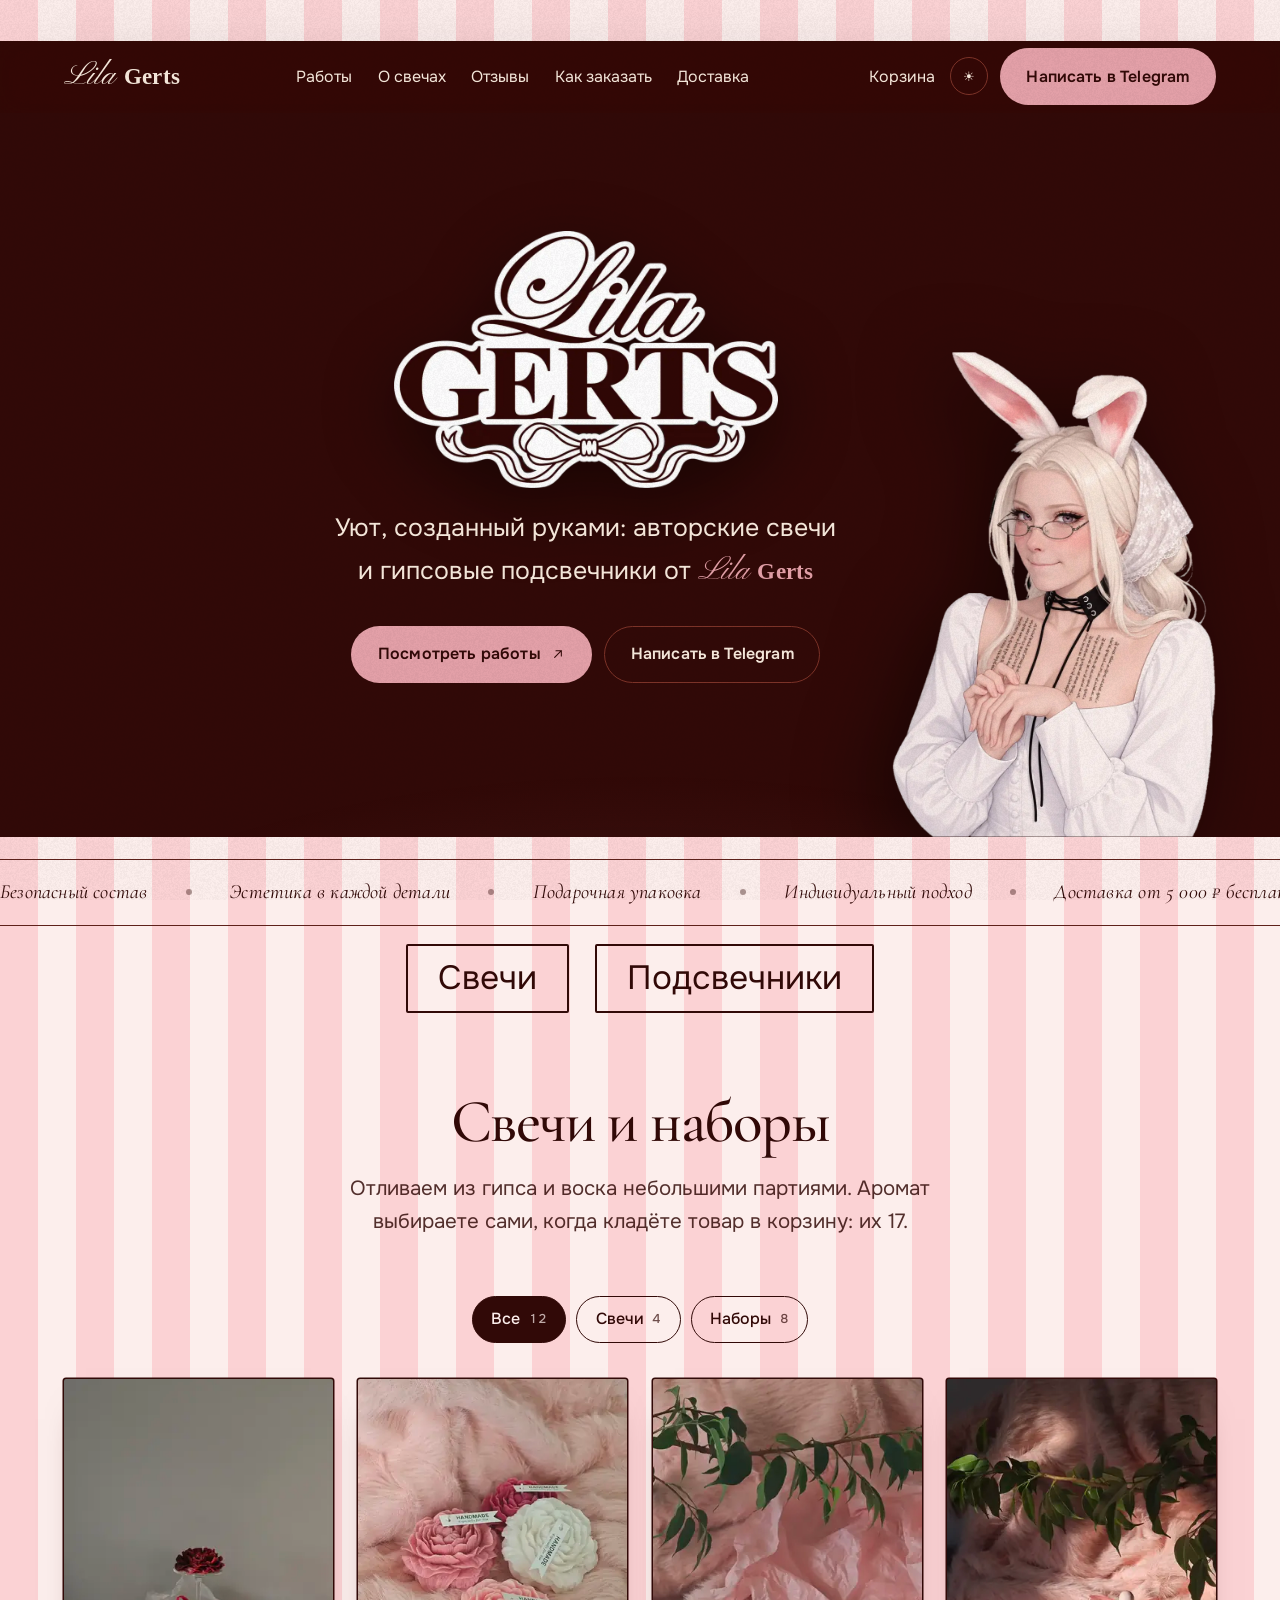
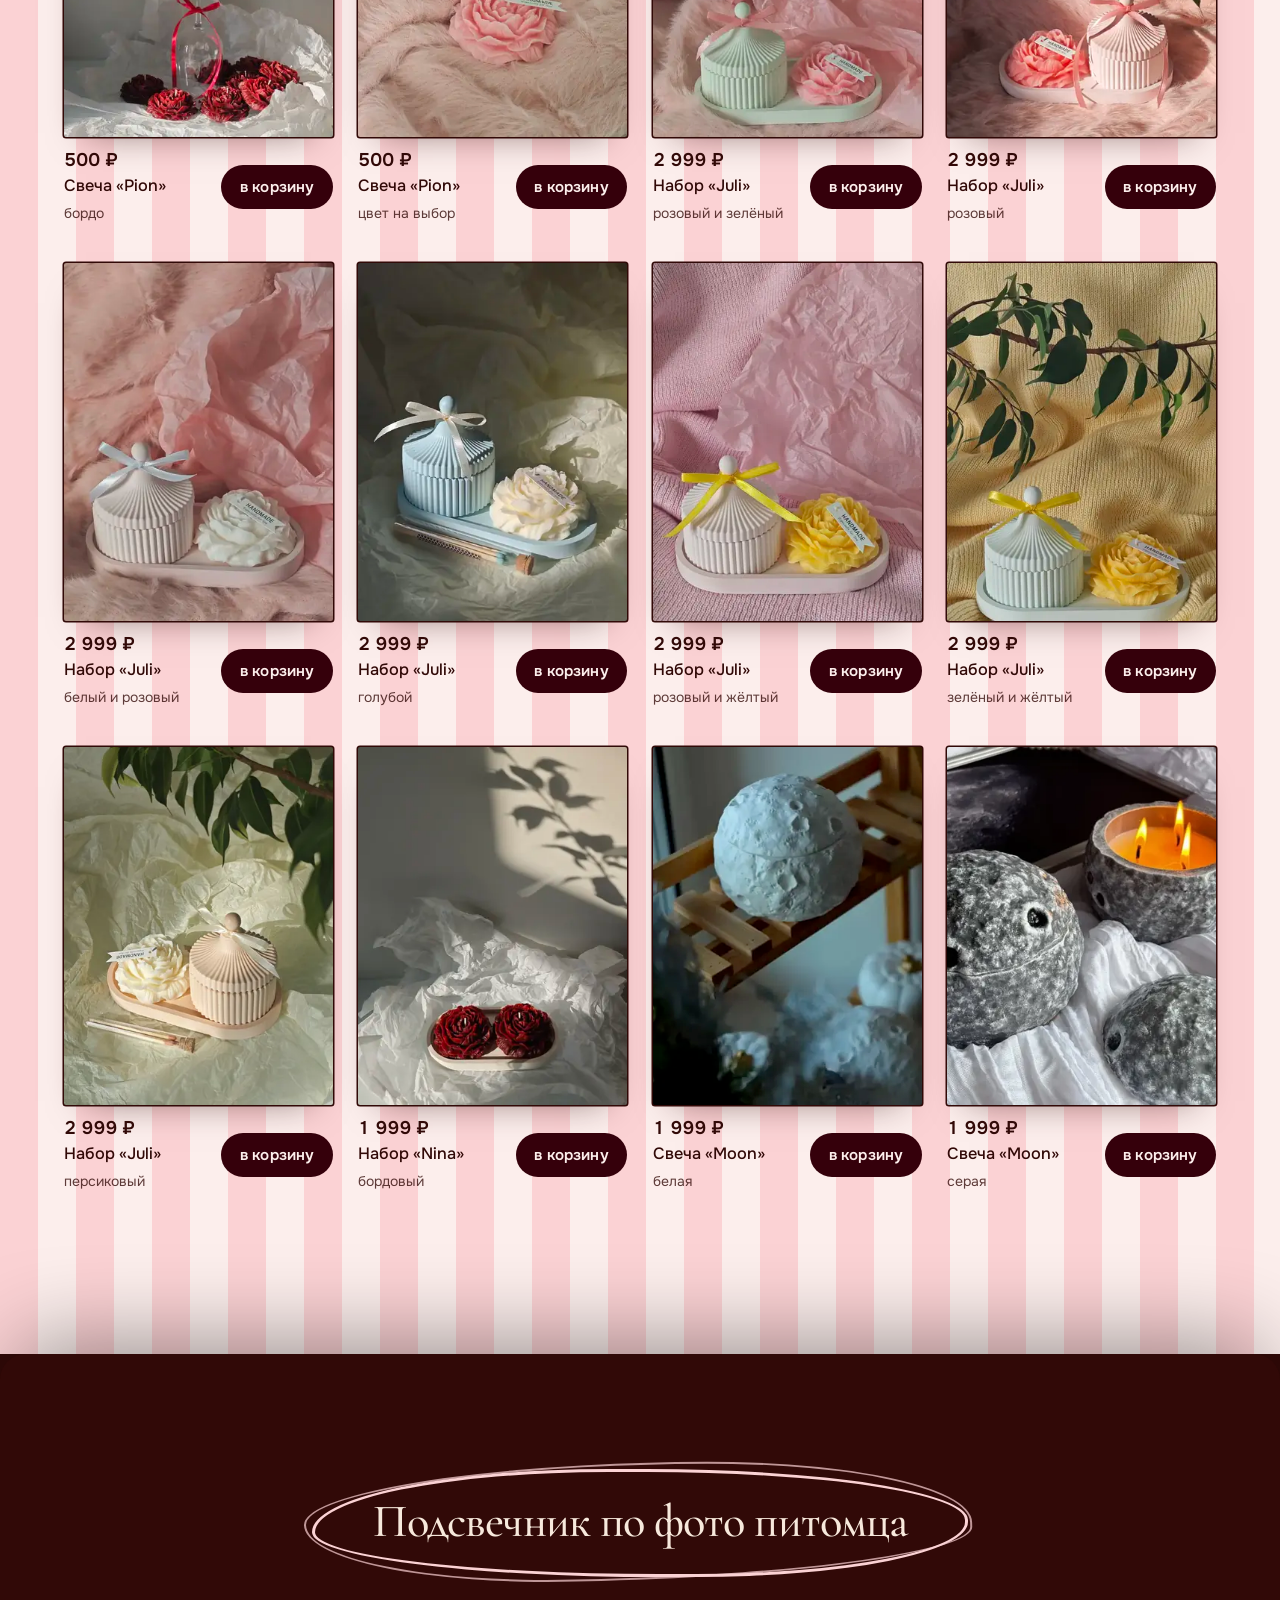
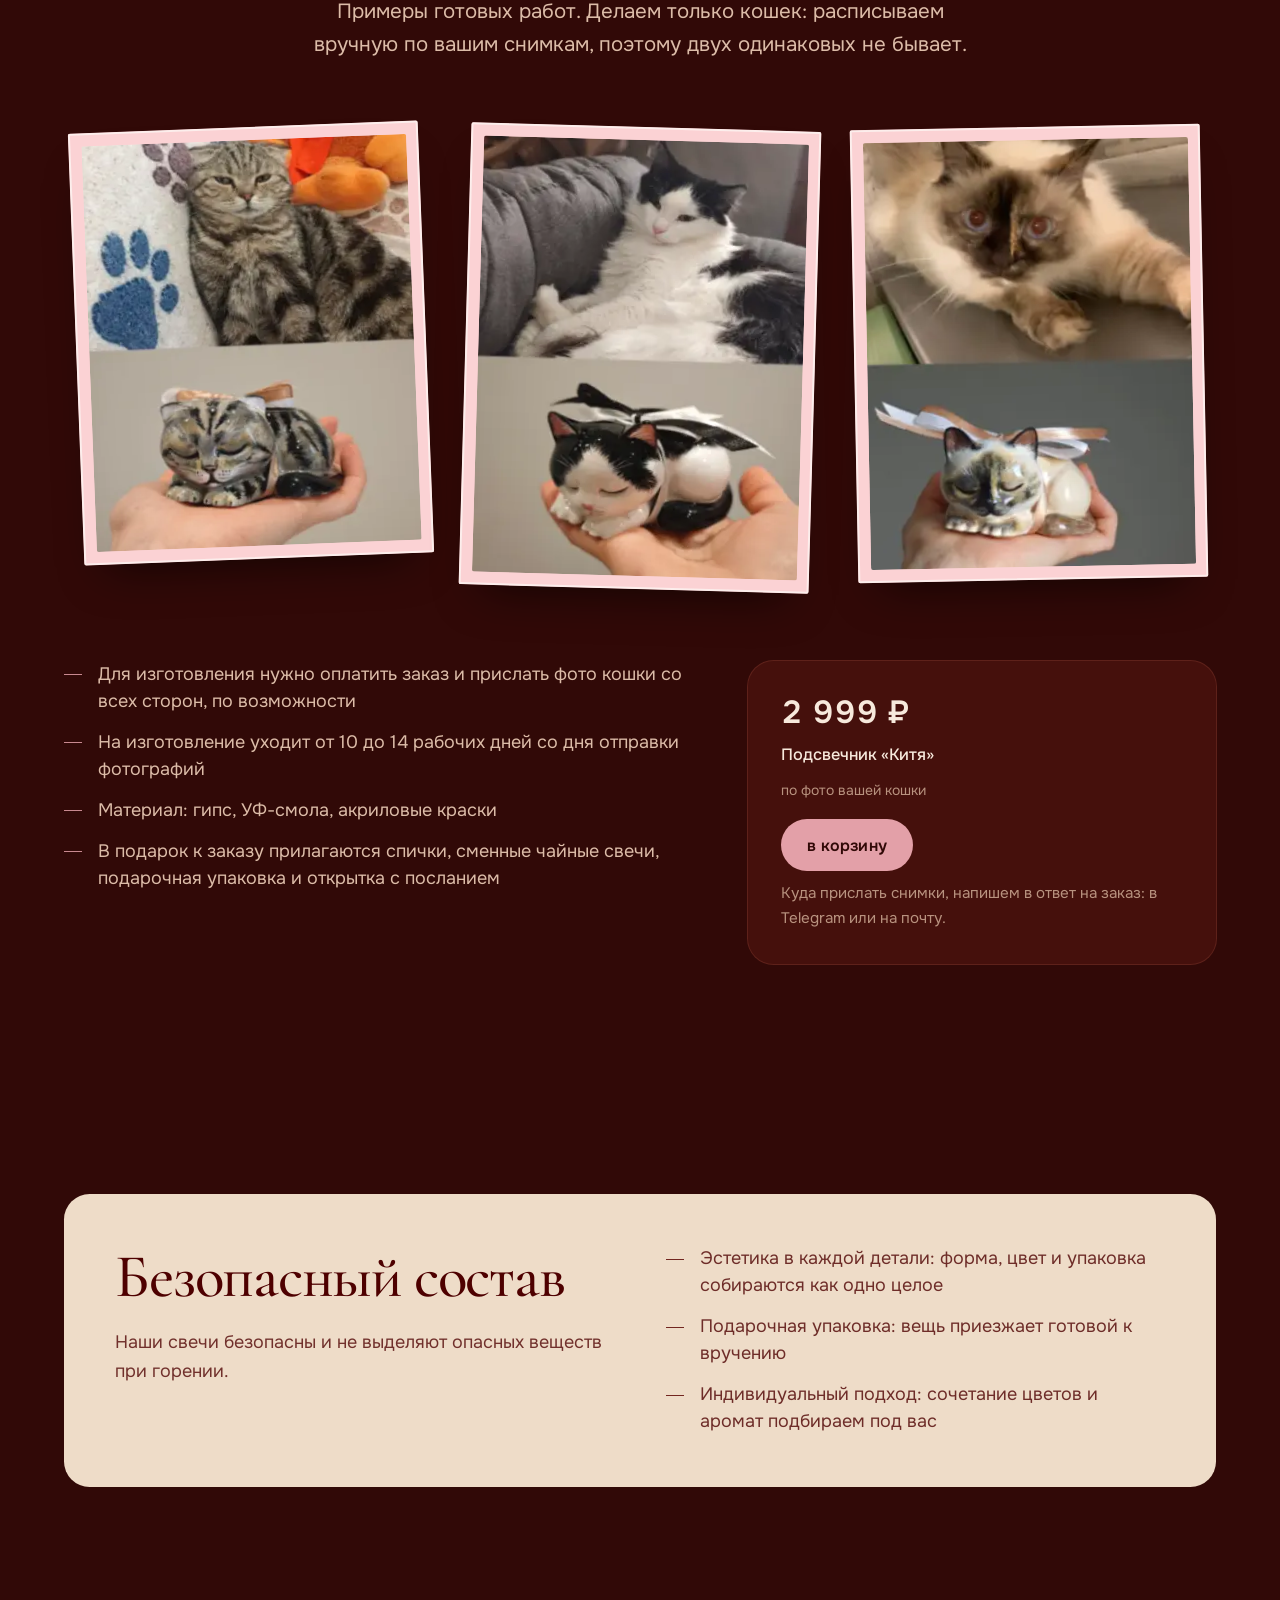
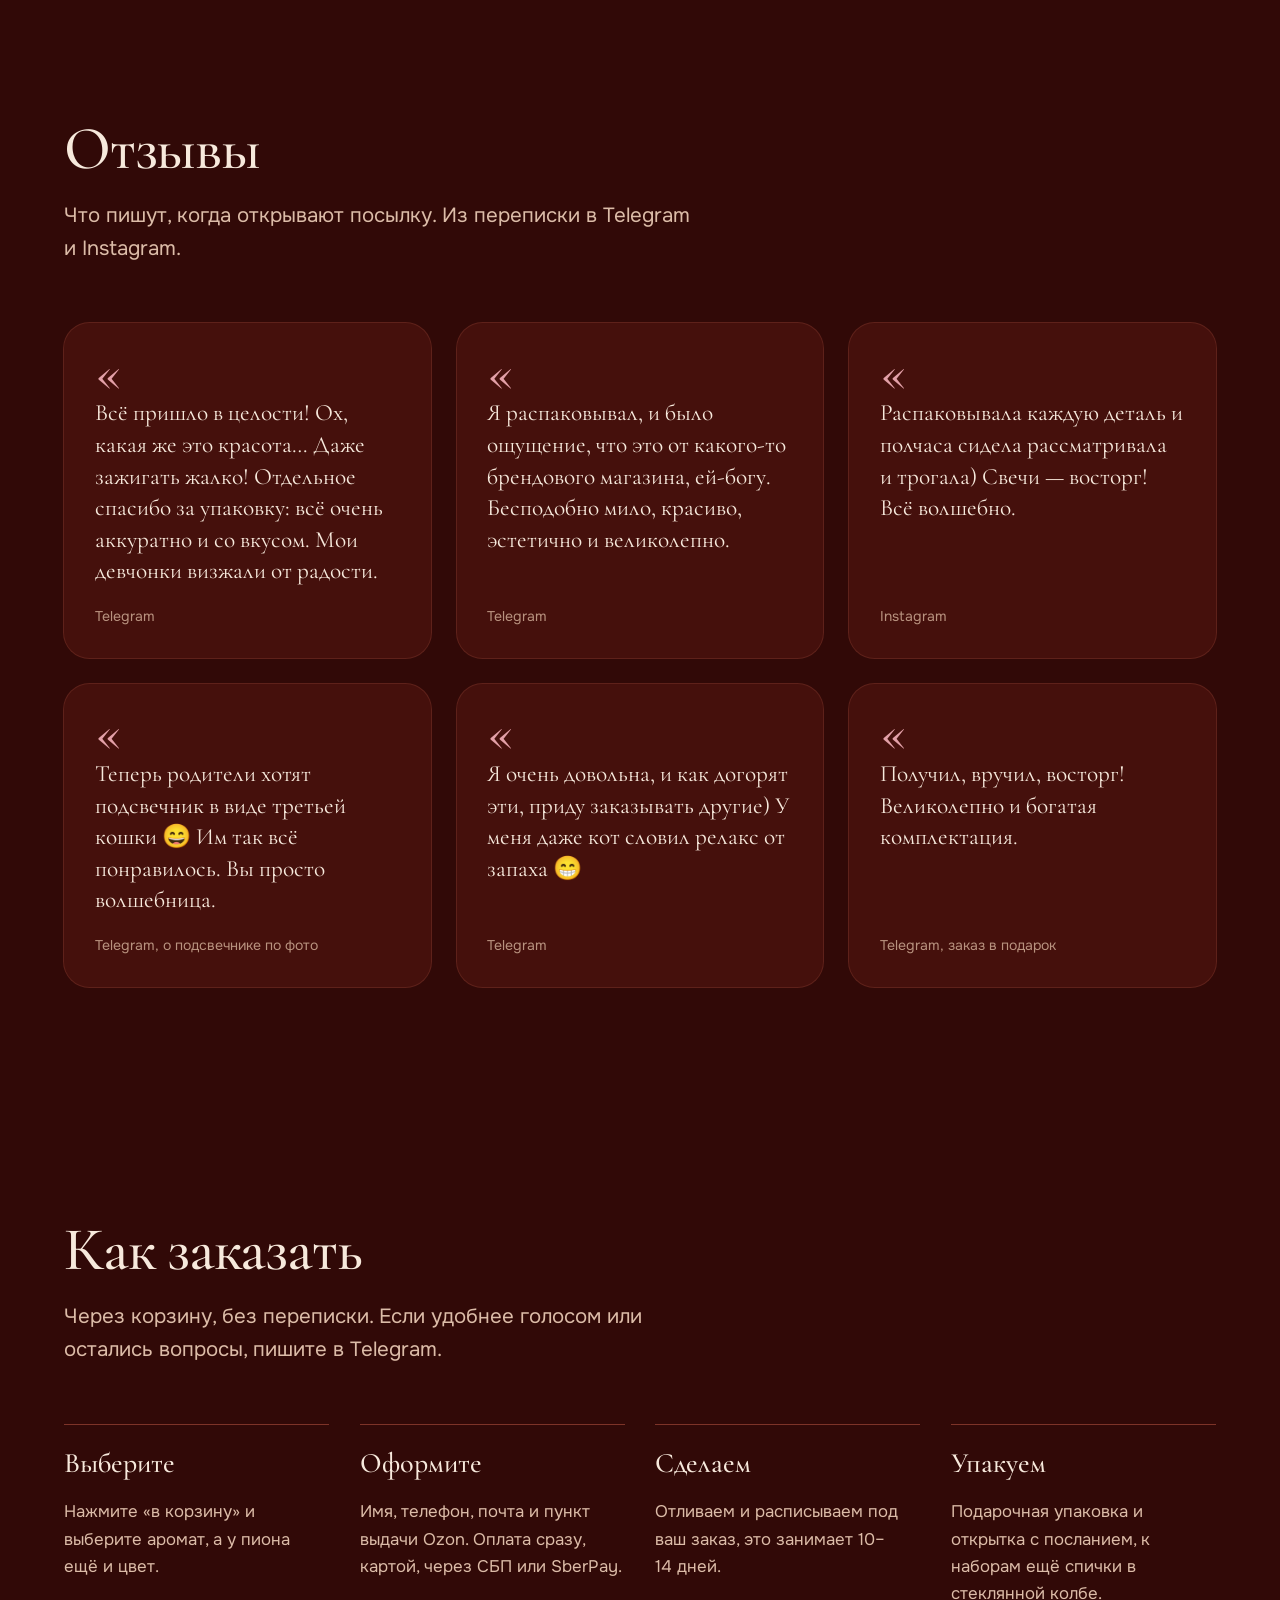
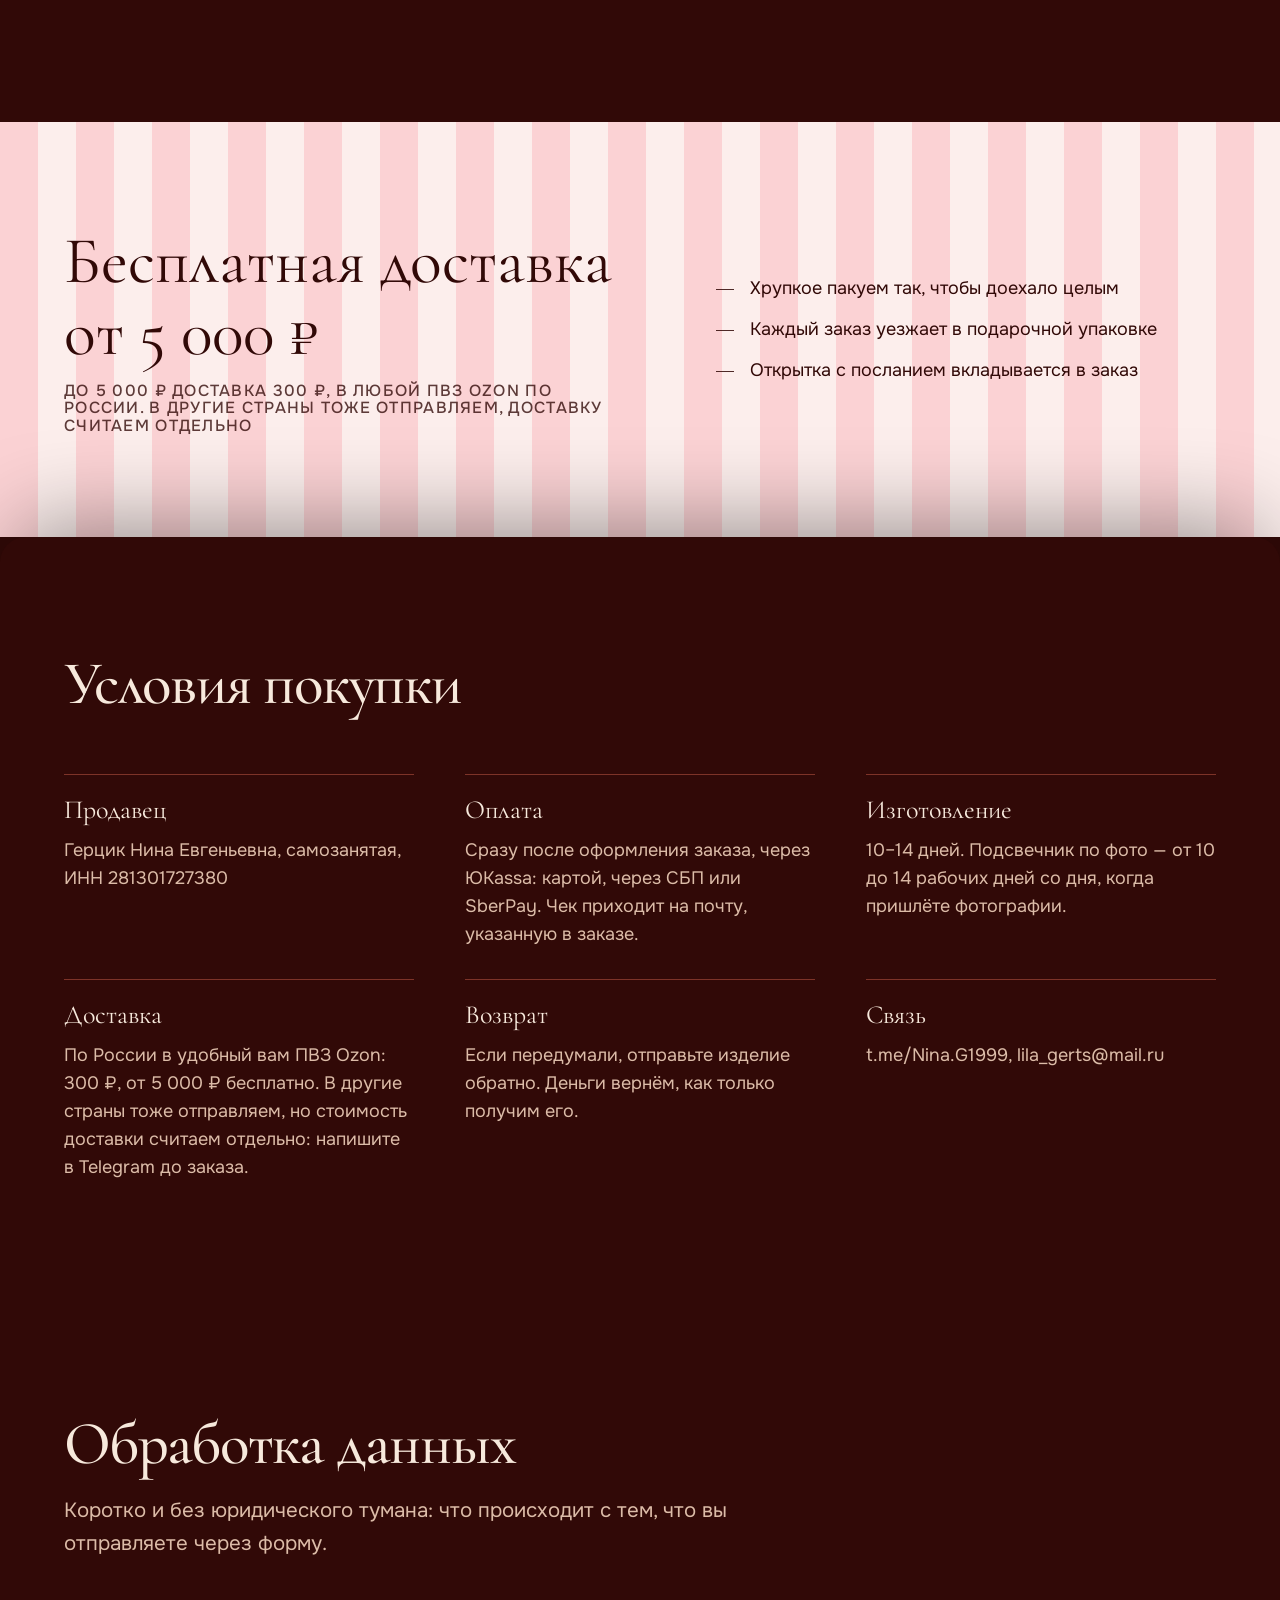
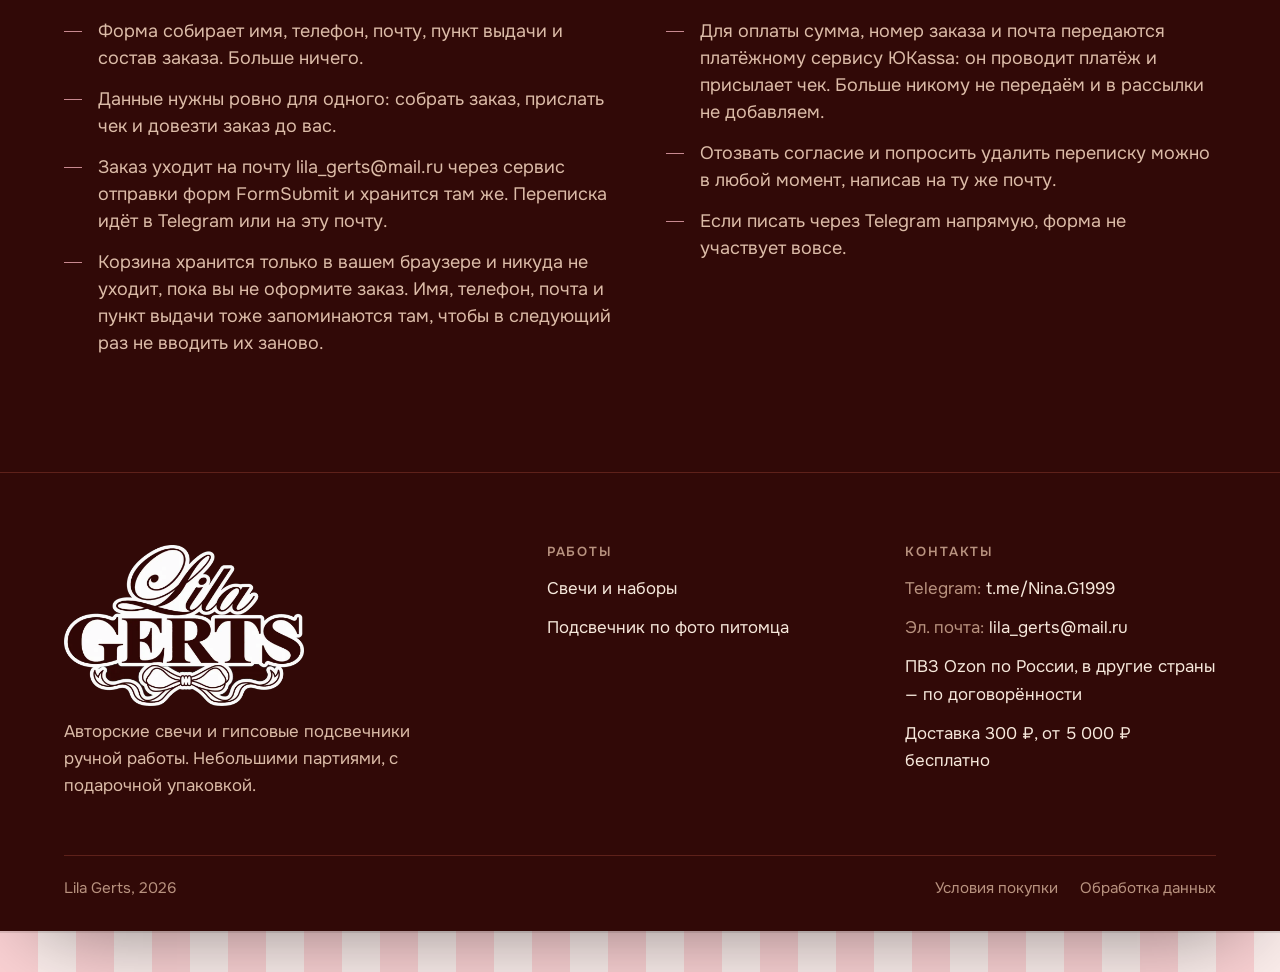
==== commit c4ed301c: "Оплата через ЮKassa сразу после заказа" ====
--- a/index.html
+++ b/index.html
@@ -24,10 +24,10 @@
 <link rel="preload" href="assets/img/logo.webp" as="image" type="image/webp" fetchpriority="high">
 <link rel="preload" href="assets/fonts/cormorant-garamond-cyrillic-500.woff2" as="font" type="font/woff2" crossorigin>
 <link rel="preload" href="assets/fonts/onest-cyrillic-400.woff2" as="font" type="font/woff2" crossorigin>
-<link rel="stylesheet" href="assets/css/fonts.css?v=20251023a">
-<link rel="stylesheet" href="assets/css/tokens.css?v=20251023a">
-<link rel="stylesheet" href="assets/css/app.css?v=20251023a">
-<link rel="stylesheet" href="assets/css/shop.css?v=20251023a">
+<link rel="stylesheet" href="assets/css/fonts.css?v=20251023b">
+<link rel="stylesheet" href="assets/css/tokens.css?v=20251023b">
+<link rel="stylesheet" href="assets/css/app.css?v=20251023b">
+<link rel="stylesheet" href="assets/css/shop.css?v=20251023b">
 <script>
   document.documentElement.classList.add("js");
   try {
@@ -285,7 +285,7 @@
       </div>
       <div class="steps">
         <div class="step" data-reveal><b>Выберите</b><p>Нажмите «в корзину» и выберите аромат, а у пиона ещё и цвет.</p></div>
-        <div class="step" data-reveal style="--d:80ms"><b>Оформите</b><p>Имя, телефон, почта и пункт выдачи Ozon. Ссылка на оплату придёт на почту.</p></div>
+        <div class="step" data-reveal style="--d:80ms"><b>Оформите</b><p>Имя, телефон, почта и пункт выдачи Ozon. Оплата сразу, картой, через СБП или SberPay.</p></div>
         <div class="step" data-reveal style="--d:160ms"><b>Сделаем</b><p>Отливаем и расписываем под ваш заказ, это занимает 10–14 дней.</p></div>
         <div class="step" data-reveal style="--d:240ms"><b>Упакуем</b><p>Подарочная упаковка и открытка с посланием, к наборам ещё спички в стеклянной колбе.</p></div>
       </div>
@@ -314,7 +314,7 @@
       </div>
       <dl class="terms" data-reveal>
         <div><dt>Продавец</dt><dd>Герцик Нина Евгеньевна, самозанятая, ИНН&nbsp;281301727380</dd></div>
-        <div><dt>Оплата</dt><dd>Ссылка на оплату приходит на почту, указанную в заказе. Чек ЮKassa присылает туда же.</dd></div>
+        <div><dt>Оплата</dt><dd>Сразу после оформления заказа, через ЮKassa: картой, через СБП или SberPay. Чек приходит на почту, указанную в заказе.</dd></div>
         <div><dt>Изготовление</dt><dd>10–14 дней. Подсвечник по фото — от 10 до 14 рабочих дней со дня, когда пришлёте фотографии.</dd></div>
         <div><dt>Доставка</dt><dd>По России в удобный вам ПВЗ Ozon: 300 ₽, от 5 000 ₽ бесплатно. В другие страны тоже отправляем, но стоимость доставки считаем отдельно: напишите в <a class="quiet" href="https://t.me/Nina.G1999" target="_blank" rel="noopener">Telegram</a> до заказа.</dd></div>
         <div><dt>Возврат</dt><dd>Если передумали, отправьте изделие обратно. Деньги вернём, как только получим его.</dd></div>
@@ -335,7 +335,7 @@
           <li>Корзина хранится только в вашем браузере и никуда не уходит, пока вы не оформите заказ. Имя, телефон, почта и пункт выдачи тоже запоминаются там, чтобы в следующий раз не вводить их заново.</li>
         </ul>
         <ul class="did" data-reveal style="--d:90ms">
-          <li>Третьим лицам не передаём и в рассылки не добавляем.</li>
+          <li>Для оплаты сумма, номер заказа и почта передаются платёжному сервису ЮKassa: он проводит платёж и присылает чек. Больше никому не передаём и в рассылки не добавляем.</li>
           <li>Отозвать согласие и попросить удалить переписку можно в любой момент, написав на ту же почту.</li>
           <li>Если писать через Telegram напрямую, форма не участвует вовсе.</li>
         </ul>
@@ -497,7 +497,7 @@
       <button class="btn btn--primary btn--wide" type="submit">Оформить заказ
         <svg class="arw" aria-hidden="true"><use href="#arw"></use></svg>
       </button>
-      <p class="help">Ссылка на оплату придёт на почту. Вопросы — в <a class="quiet" href="https://t.me/Nina.G1999" target="_blank" rel="noopener">Telegram</a>.</p>
+      <p class="help">После оформления откроется оплата: картой, через СБП или SberPay. Вопросы — в <a class="quiet" href="https://t.me/Nina.G1999" target="_blank" rel="noopener">Telegram</a>.</p>
     </form>
 
     <div class="done" id="order-done" tabindex="-1" hidden>
@@ -505,18 +505,30 @@
       <p class="done-no">Номер заказа <b id="done-no"></b></p>
       <p class="done-text" id="done-text"></p>
       <div class="done-actions">
+        <button class="btn btn--primary" type="button" id="pay-now">Оплатить</button>
         <a class="btn btn--ghost" href="https://t.me/Nina.G1999" target="_blank" rel="noopener">Написать в Telegram</a>
         <a class="btn btn--ghost" href="#candles" data-close>Вернуться в каталог</a>
       </div>
     </div>
   </div>
 </dialog>
+
+<!-- Возврат с оплаты ЮKassa: ?oplata=ok или ?oplata=oshibka (адреса заданы в форме ЮKassa). -->
+<div class="pay-note" id="pay-note" role="status" aria-live="polite" hidden>
+  <p class="pay-note-title" id="pay-note-title"></p>
+  <p class="pay-note-text" id="pay-note-text"></p>
+  <div class="pay-note-actions">
+    <button class="btn btn--primary" type="button" id="pay-again" hidden>Оплатить ещё раз</button>
+    <a class="btn btn--ghost" href="https://t.me/Nina.G1999" target="_blank" rel="noopener">Написать в Telegram</a>
+    <button class="btn btn--ghost" type="button" id="pay-note-close">Закрыть</button>
+  </div>
+</div>
 
 <div class="toast" id="toast" hidden>
   <span class="toast-text" id="toast-text" role="status" aria-live="polite"></span>
   <button class="toast-btn" type="button" id="toast-open">Открыть корзину</button>
 </div>
 
-<script src="assets/js/app.js?v=20251023a" defer></script>
+<script src="assets/js/app.js?v=20251023b" defer></script>
 </body>
 </html>
--- a/assets/css/app.css
+++ b/assets/css/app.css
@@ -78,7 +78,7 @@
 }
 .btn--primary{background:var(--accent);color:var(--on-accent)}
 .btn--primary:hover{background:var(--accent-lift)}
-.btn--ghost{border-color:var(--rule-strong);color:var(--ink)}
+.btn--ghost{border-color:var(--rule-strong);color:var(--ink);background:transparent}
 .btn--ghost:hover{border-color:var(--accent);color:var(--accent)}
 .btn:active{transform:translateY(1px)}
 .btn .arw{transition:transform .45s var(--e)}
--- a/assets/css/shop.css
+++ b/assets/css/shop.css
@@ -380,3 +380,15 @@
   .reviews::-webkit-scrollbar{display:none}
   .review{flex:0 0 84%;scroll-snap-align:center}
 }
+
+/* ── back from ЮKassa: a card at the bottom that stays until closed ── */
+.pay-note{position:fixed;left:12px;right:12px;bottom:calc(18px + env(safe-area-inset-bottom));z-index:75;
+  max-width:520px;margin-inline:auto;display:grid;gap:10px;padding:22px 22px 20px;border-radius:var(--r);
+  background:var(--bg-raised);color:var(--ink);box-shadow:0 0 0 1px var(--rule-strong),0 24px 60px -16px rgb(0 0 0 / .65)}
+.pay-note[hidden]{display:none}
+.pay-note-title{font-family:var(--fd);font-size:1.6rem;line-height:1.15;margin:0}
+.pay-note-text{margin:0;color:var(--ink-soft);line-height:1.5}
+.pay-note-actions{display:flex;flex-wrap:wrap;gap:10px;margin-top:6px}
+.pay-note-actions .btn[hidden]{display:none}
+@media (prefers-reduced-motion:no-preference){.pay-note:not([hidden]){animation:toast-in .5s var(--e)}}
+
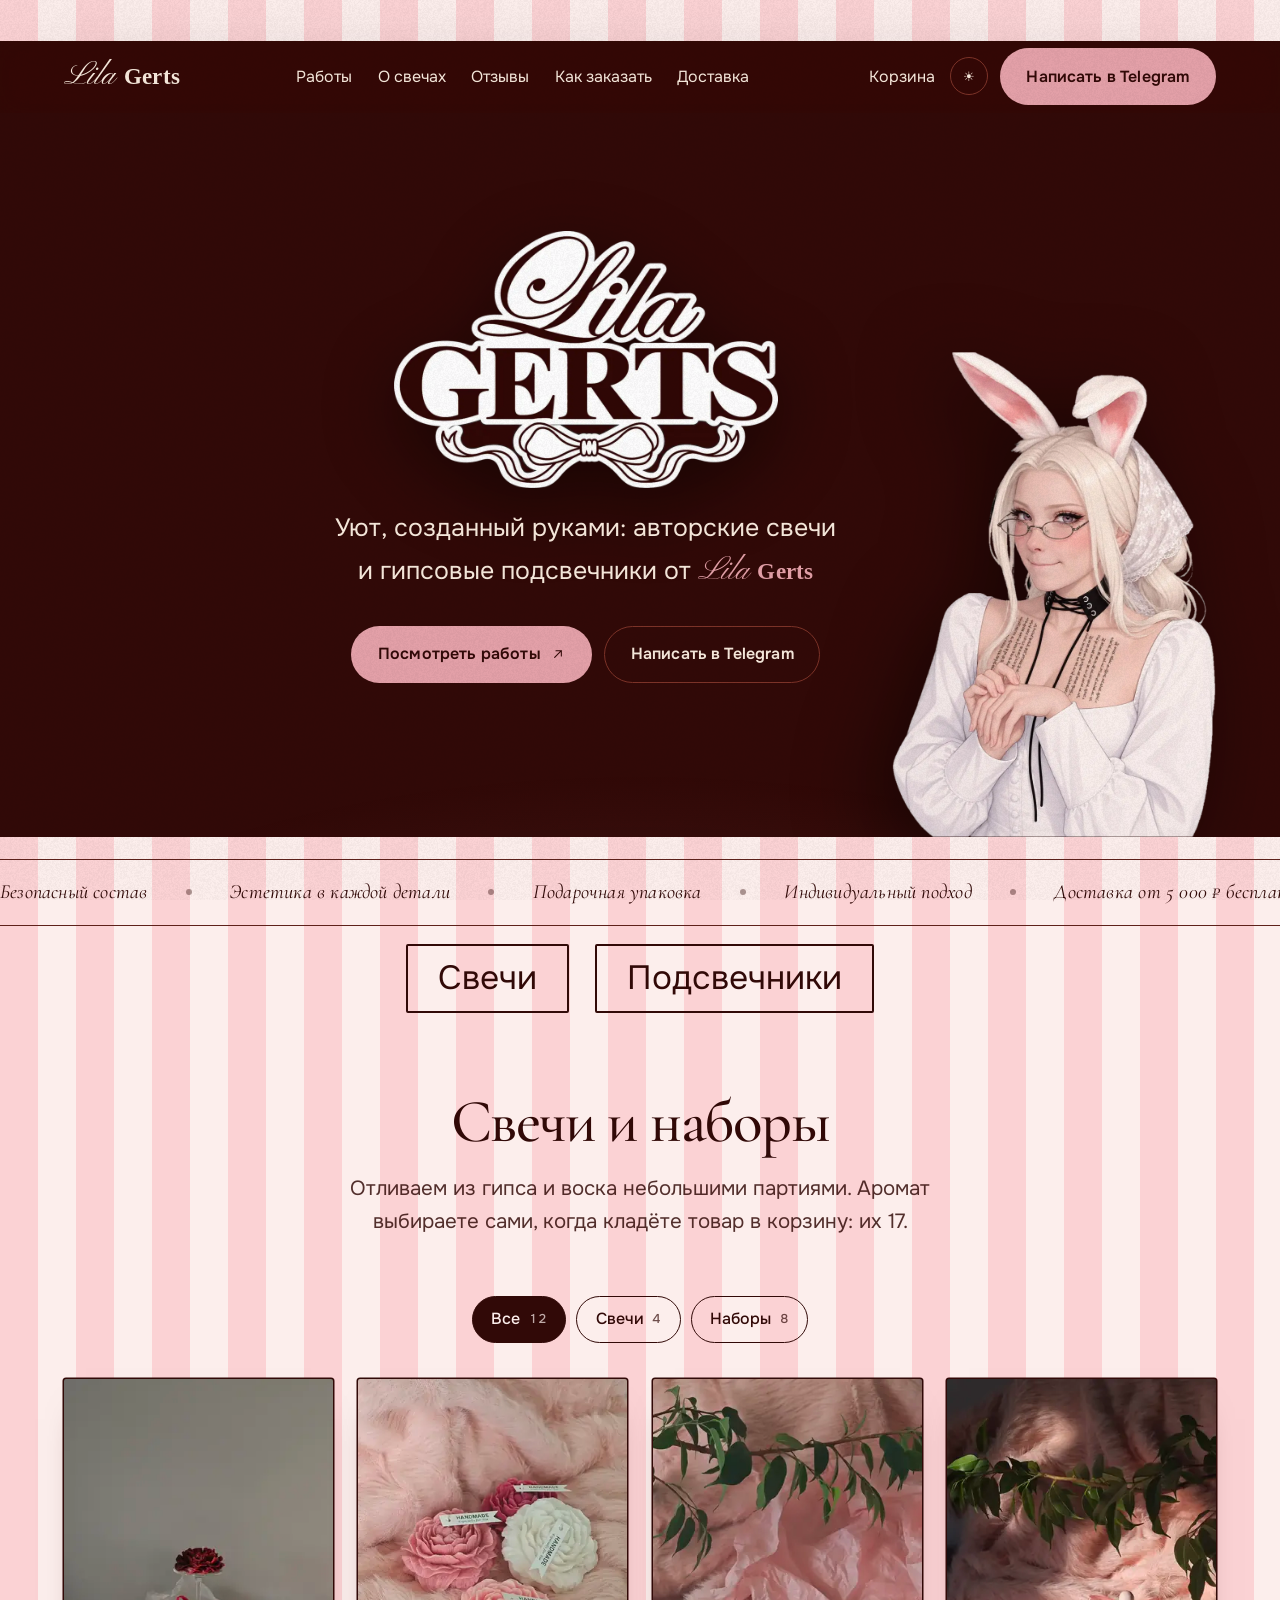
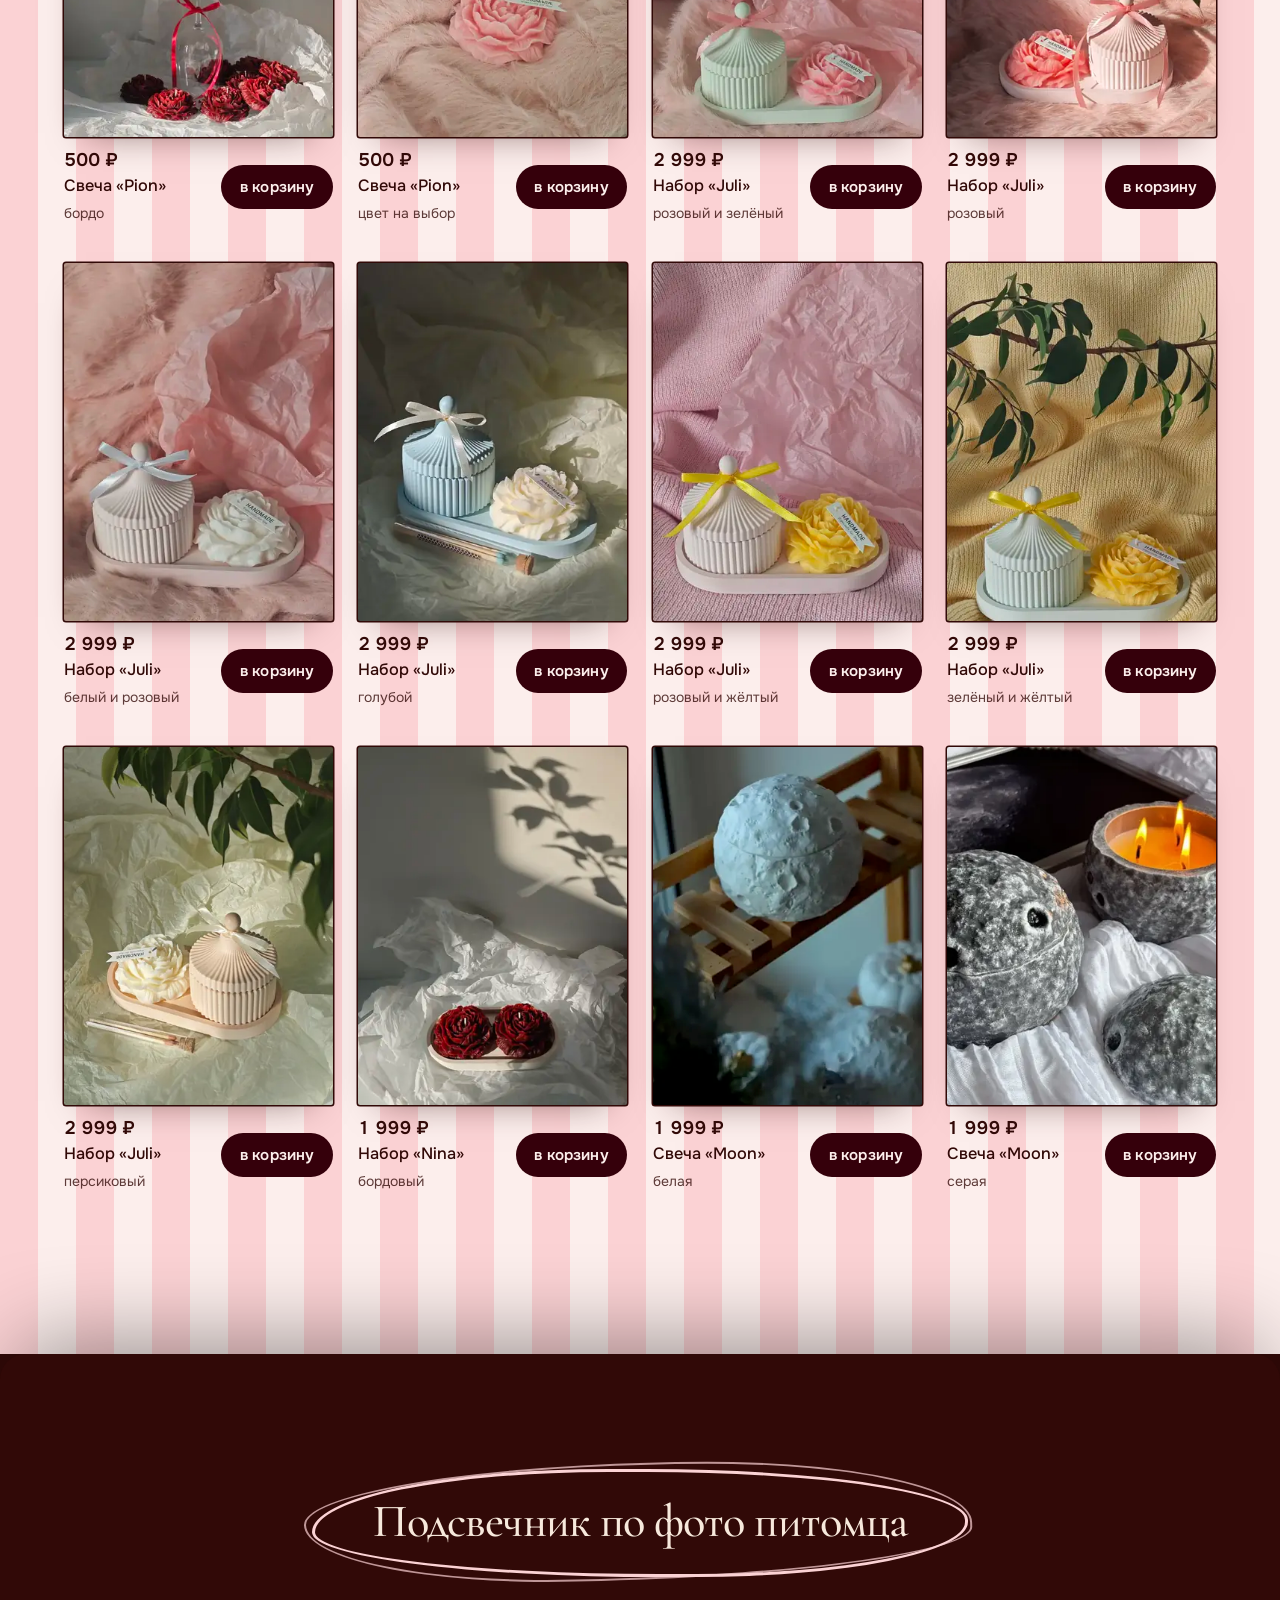
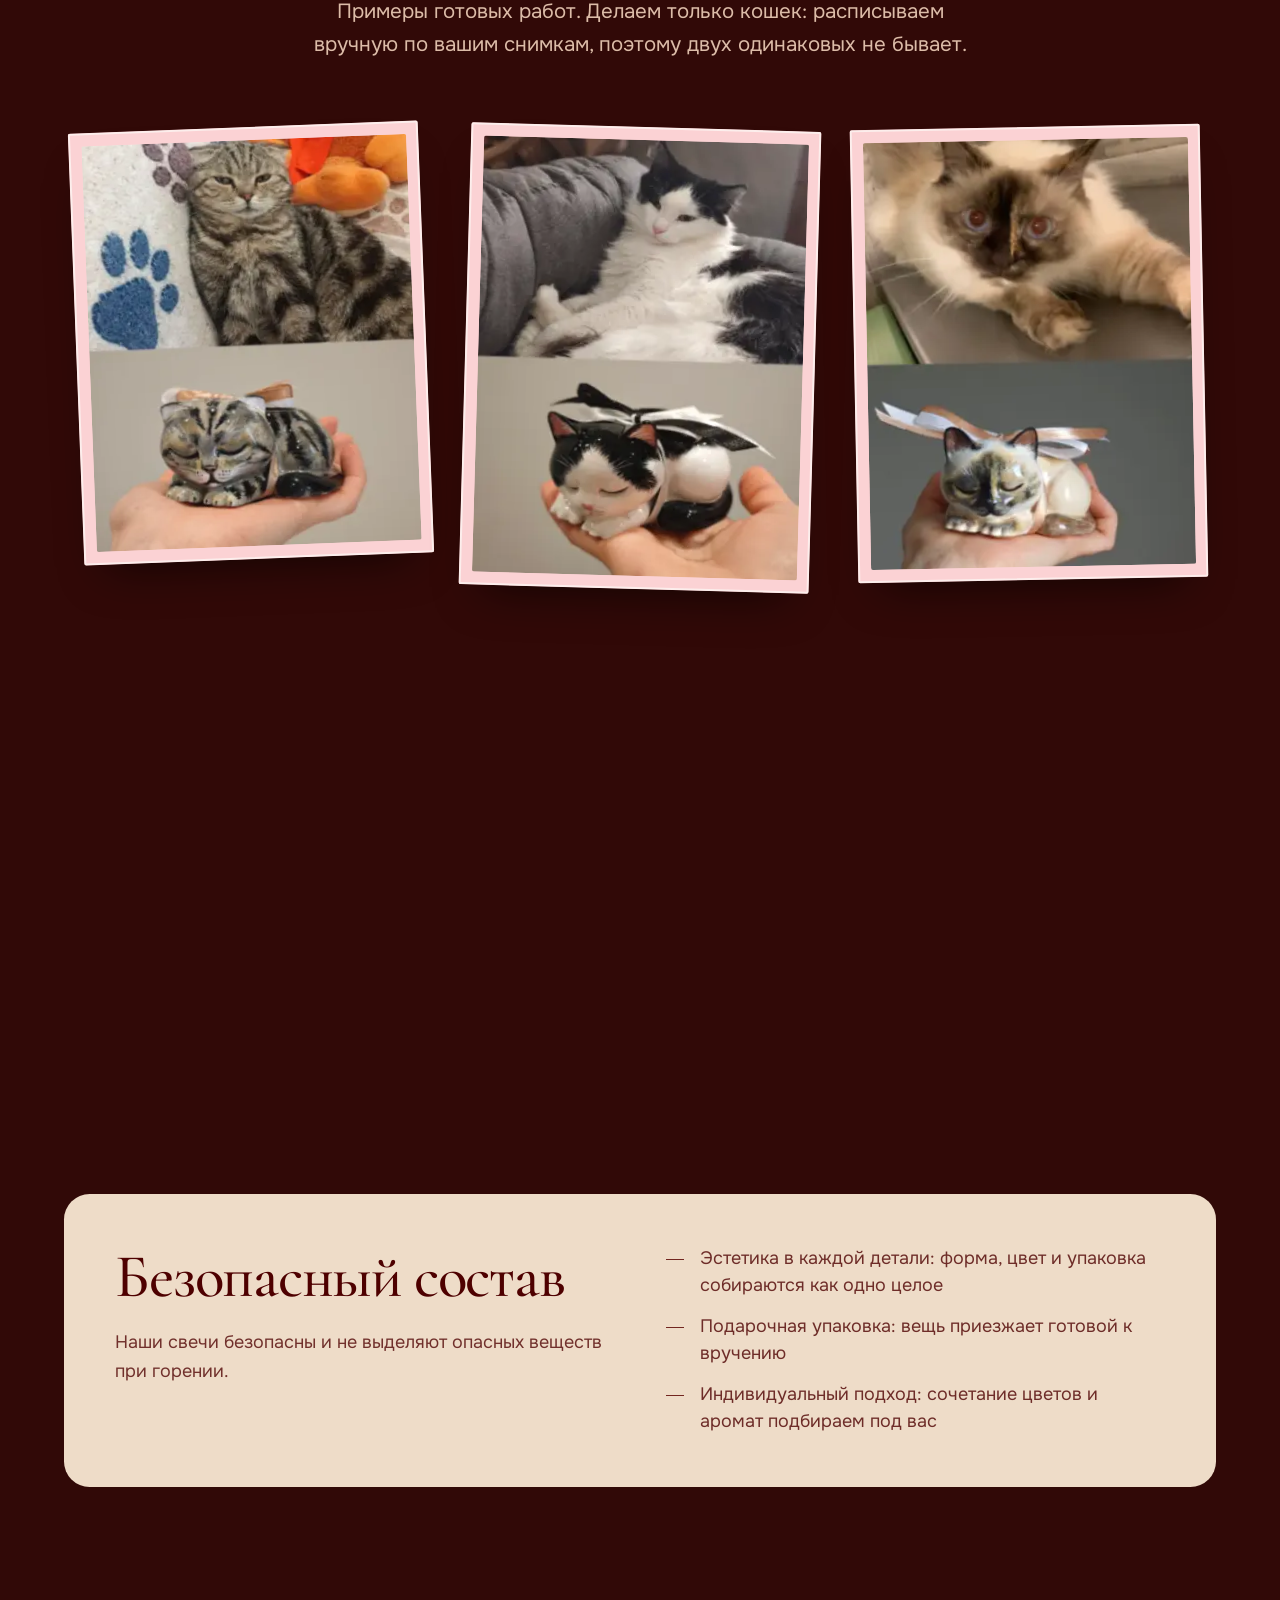
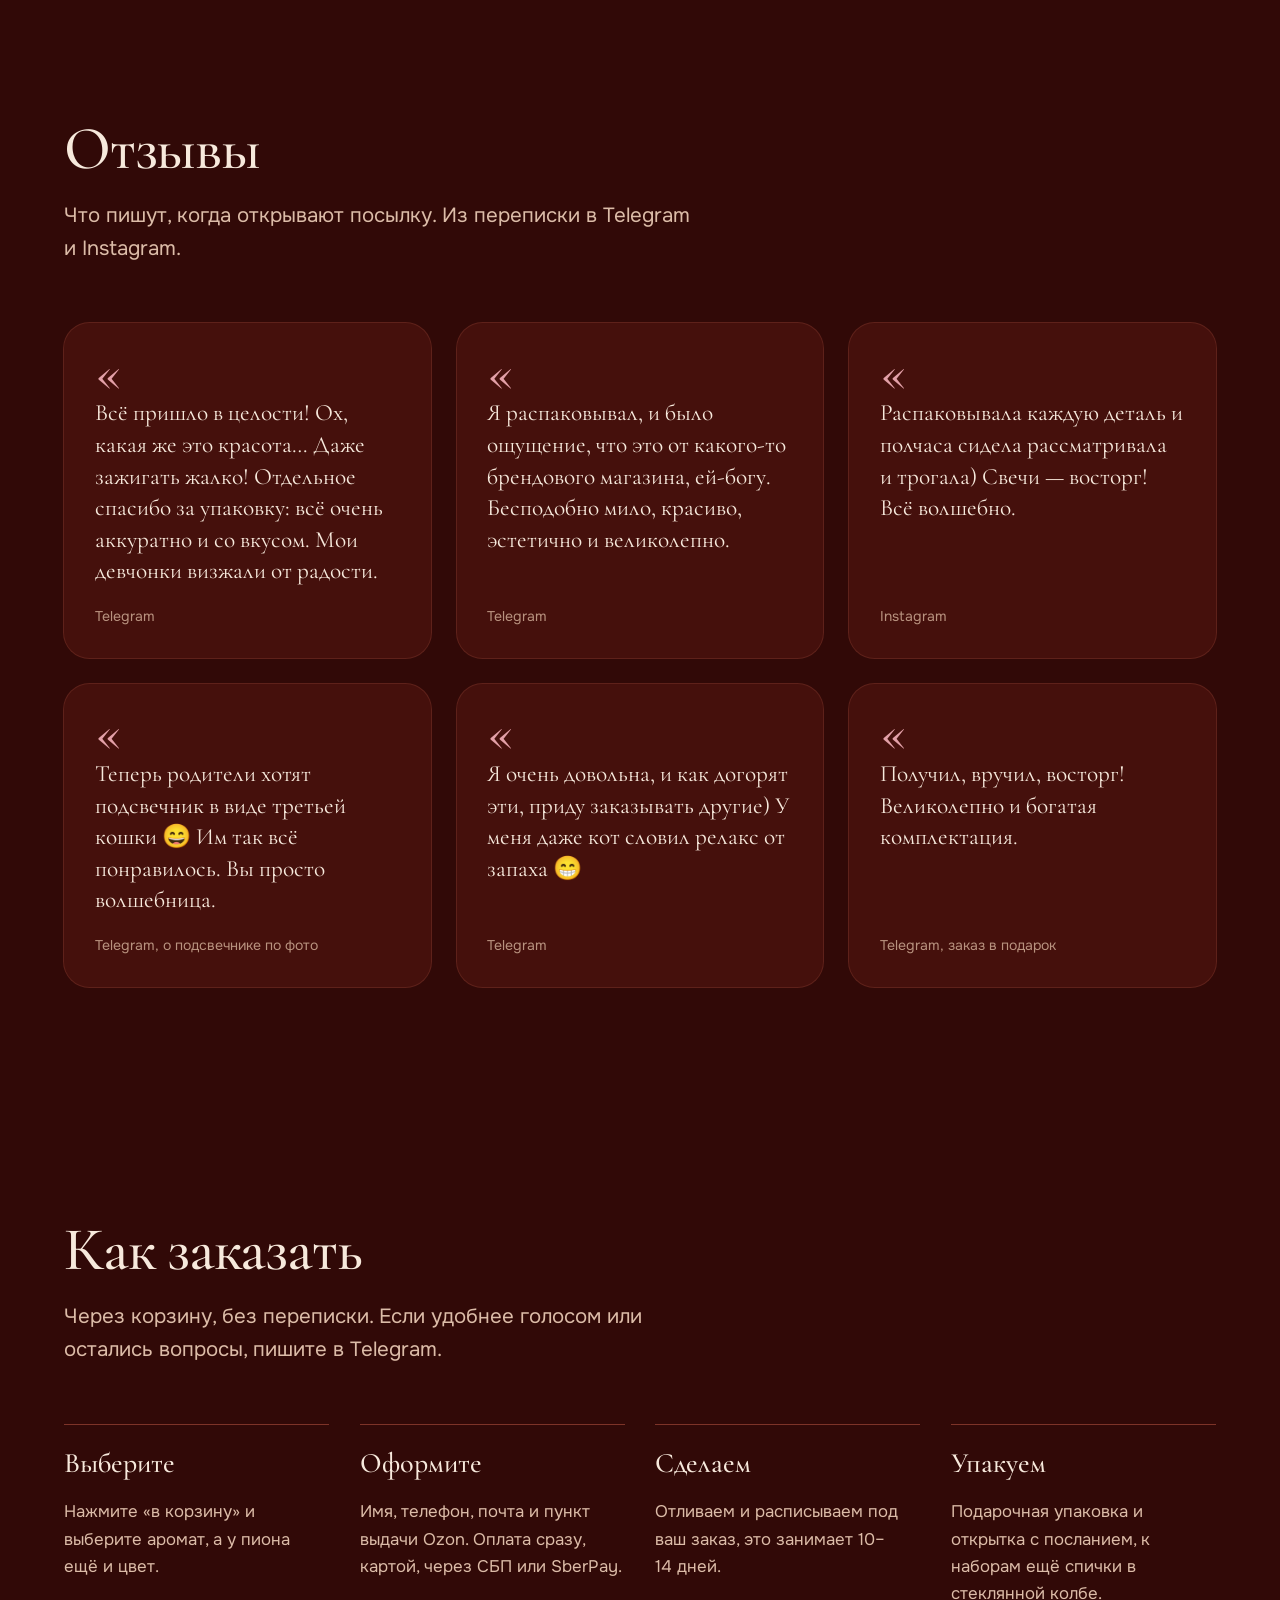
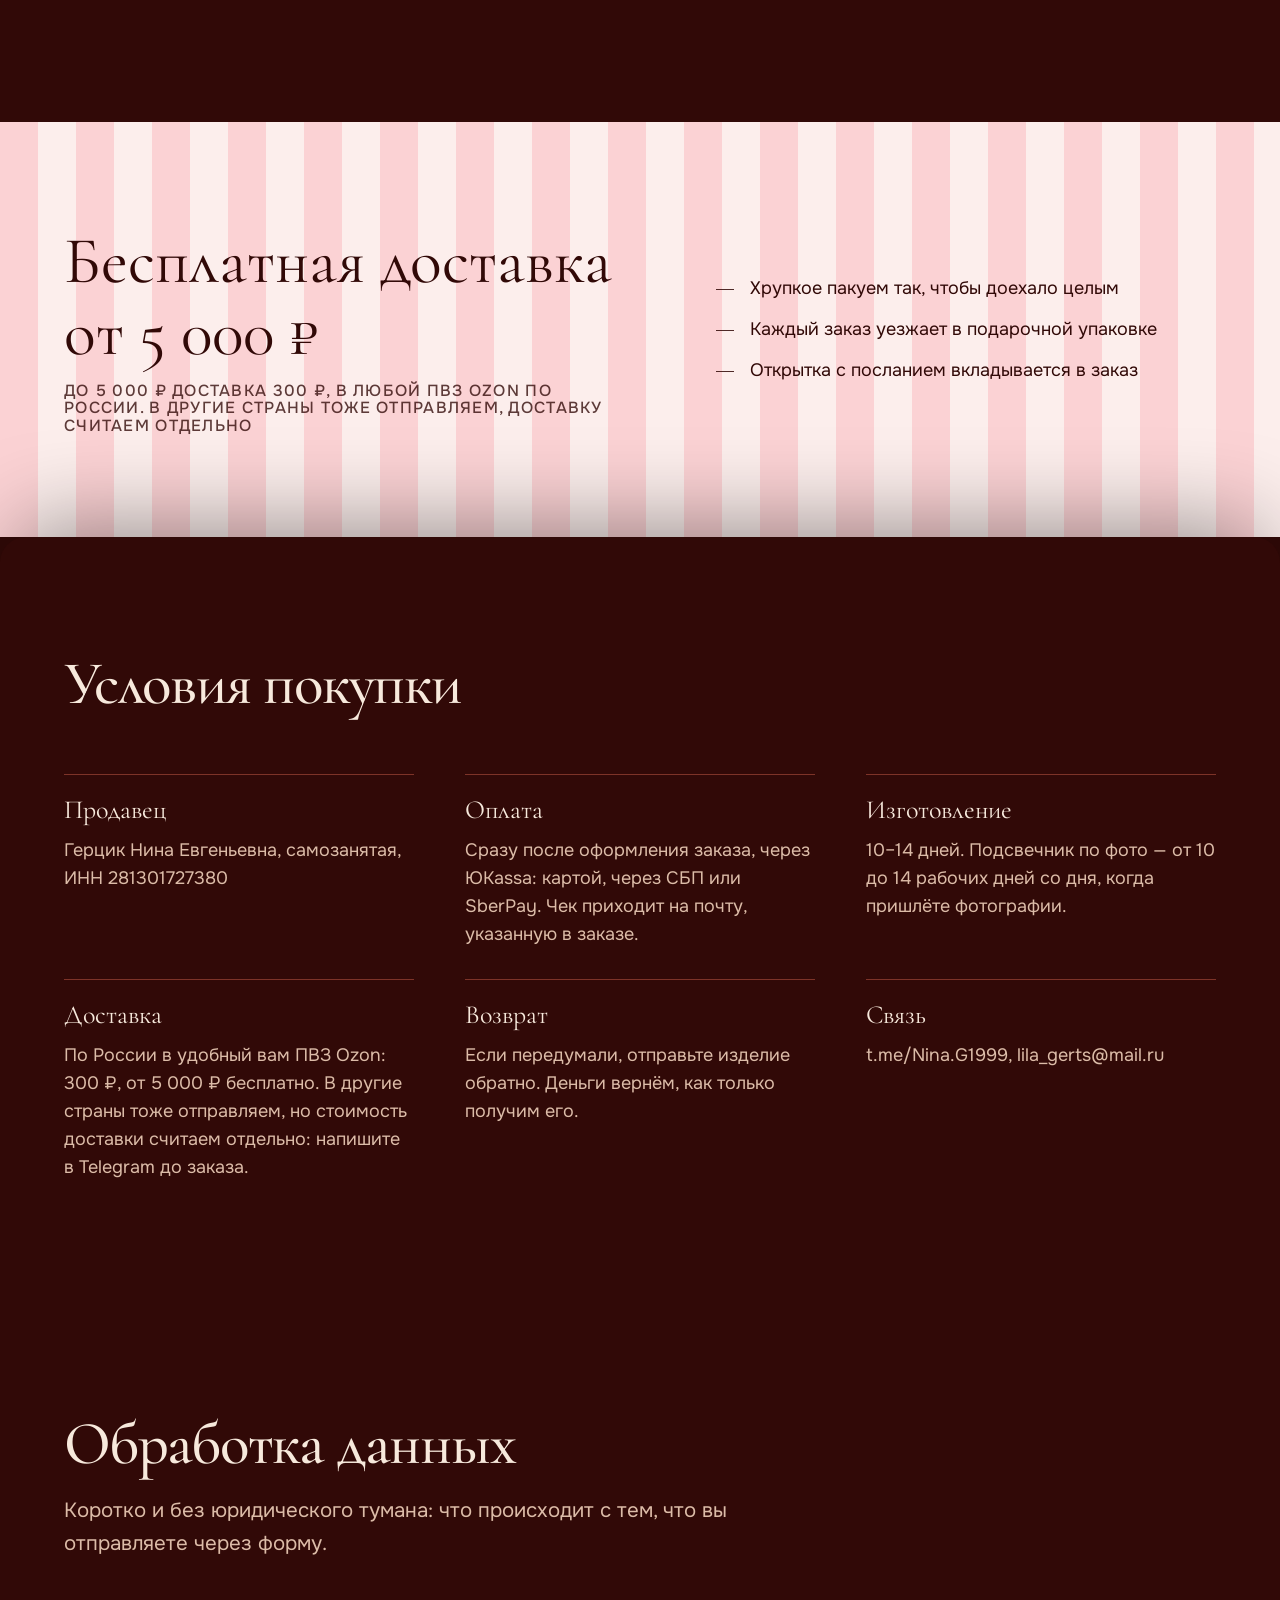
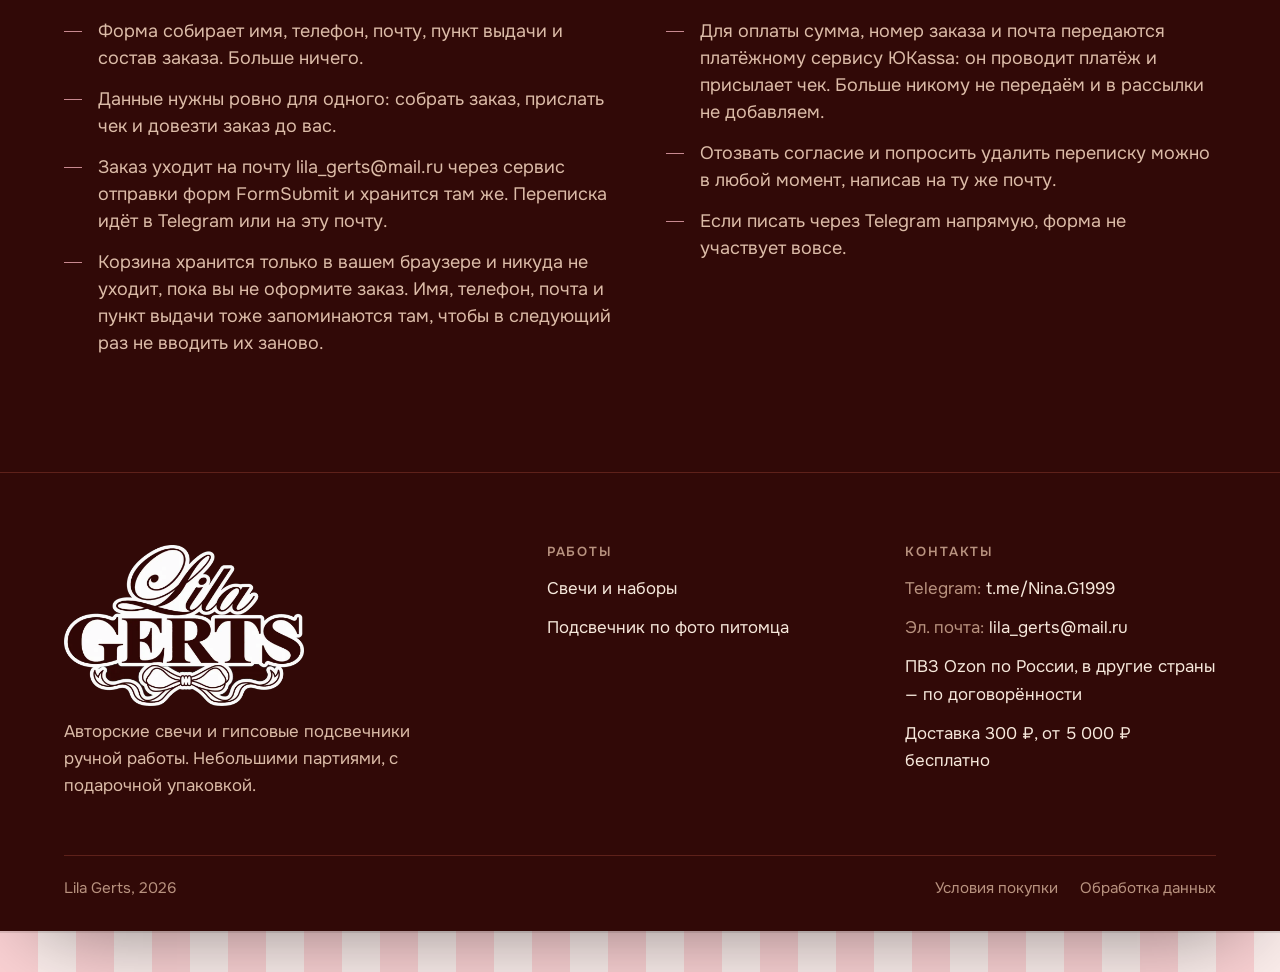
==== commit 47838414: "Защита от двойных заказов; кнопка оплаты и корзина работают без хранилища браузера" ====
--- a/index.html
+++ b/index.html
@@ -24,10 +24,10 @@
 <link rel="preload" href="assets/img/logo.webp" as="image" type="image/webp" fetchpriority="high">
 <link rel="preload" href="assets/fonts/cormorant-garamond-cyrillic-500.woff2" as="font" type="font/woff2" crossorigin>
 <link rel="preload" href="assets/fonts/onest-cyrillic-400.woff2" as="font" type="font/woff2" crossorigin>
-<link rel="stylesheet" href="assets/css/fonts.css?v=20251023b">
-<link rel="stylesheet" href="assets/css/tokens.css?v=20251023b">
-<link rel="stylesheet" href="assets/css/app.css?v=20251023b">
-<link rel="stylesheet" href="assets/css/shop.css?v=20251023b">
+<link rel="stylesheet" href="assets/css/fonts.css?v=20251023d">
+<link rel="stylesheet" href="assets/css/tokens.css?v=20251023d">
+<link rel="stylesheet" href="assets/css/app.css?v=20251023d">
+<link rel="stylesheet" href="assets/css/shop.css?v=20251023d">
 <script>
   document.documentElement.classList.add("js");
   try {
@@ -529,6 +529,6 @@
   <button class="toast-btn" type="button" id="toast-open">Открыть корзину</button>
 </div>
 
-<script src="assets/js/app.js?v=20251023b" defer></script>
+<script src="assets/js/app.js?v=20251023d" defer></script>
 </body>
 </html>
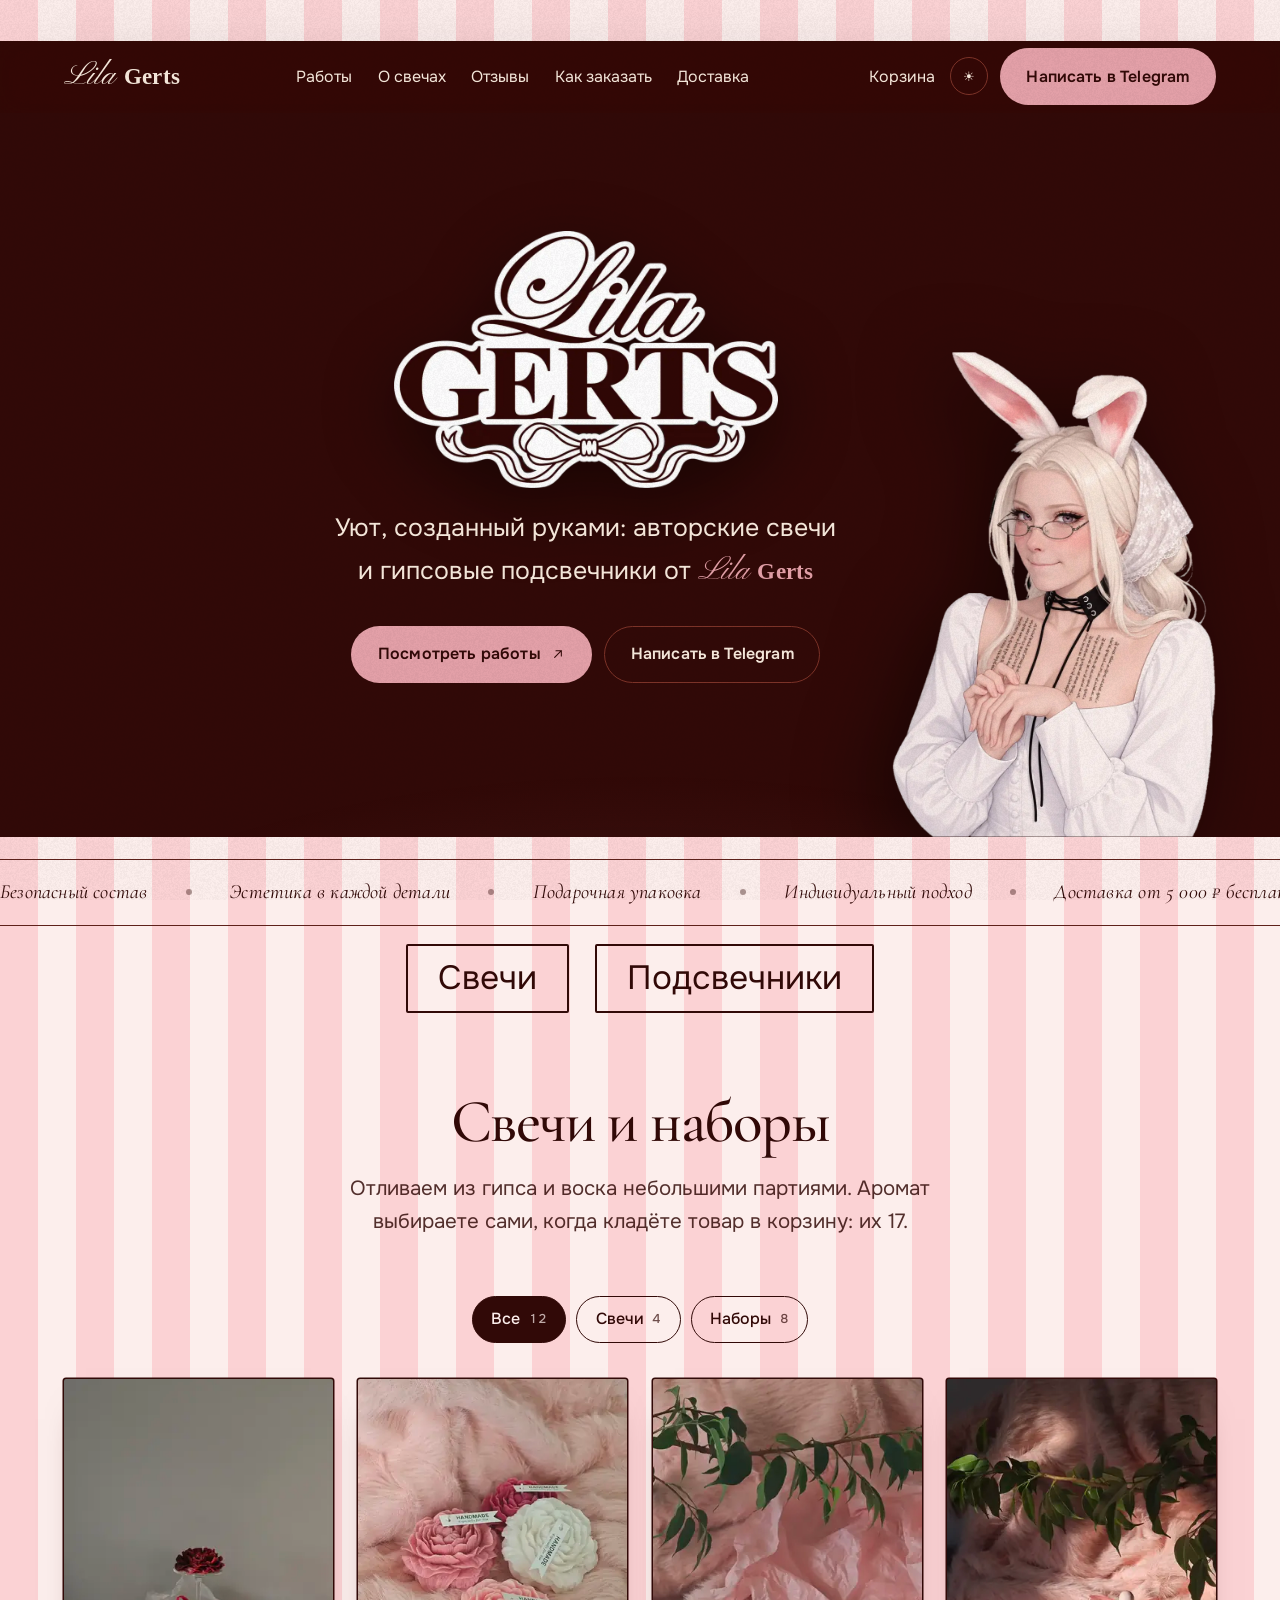
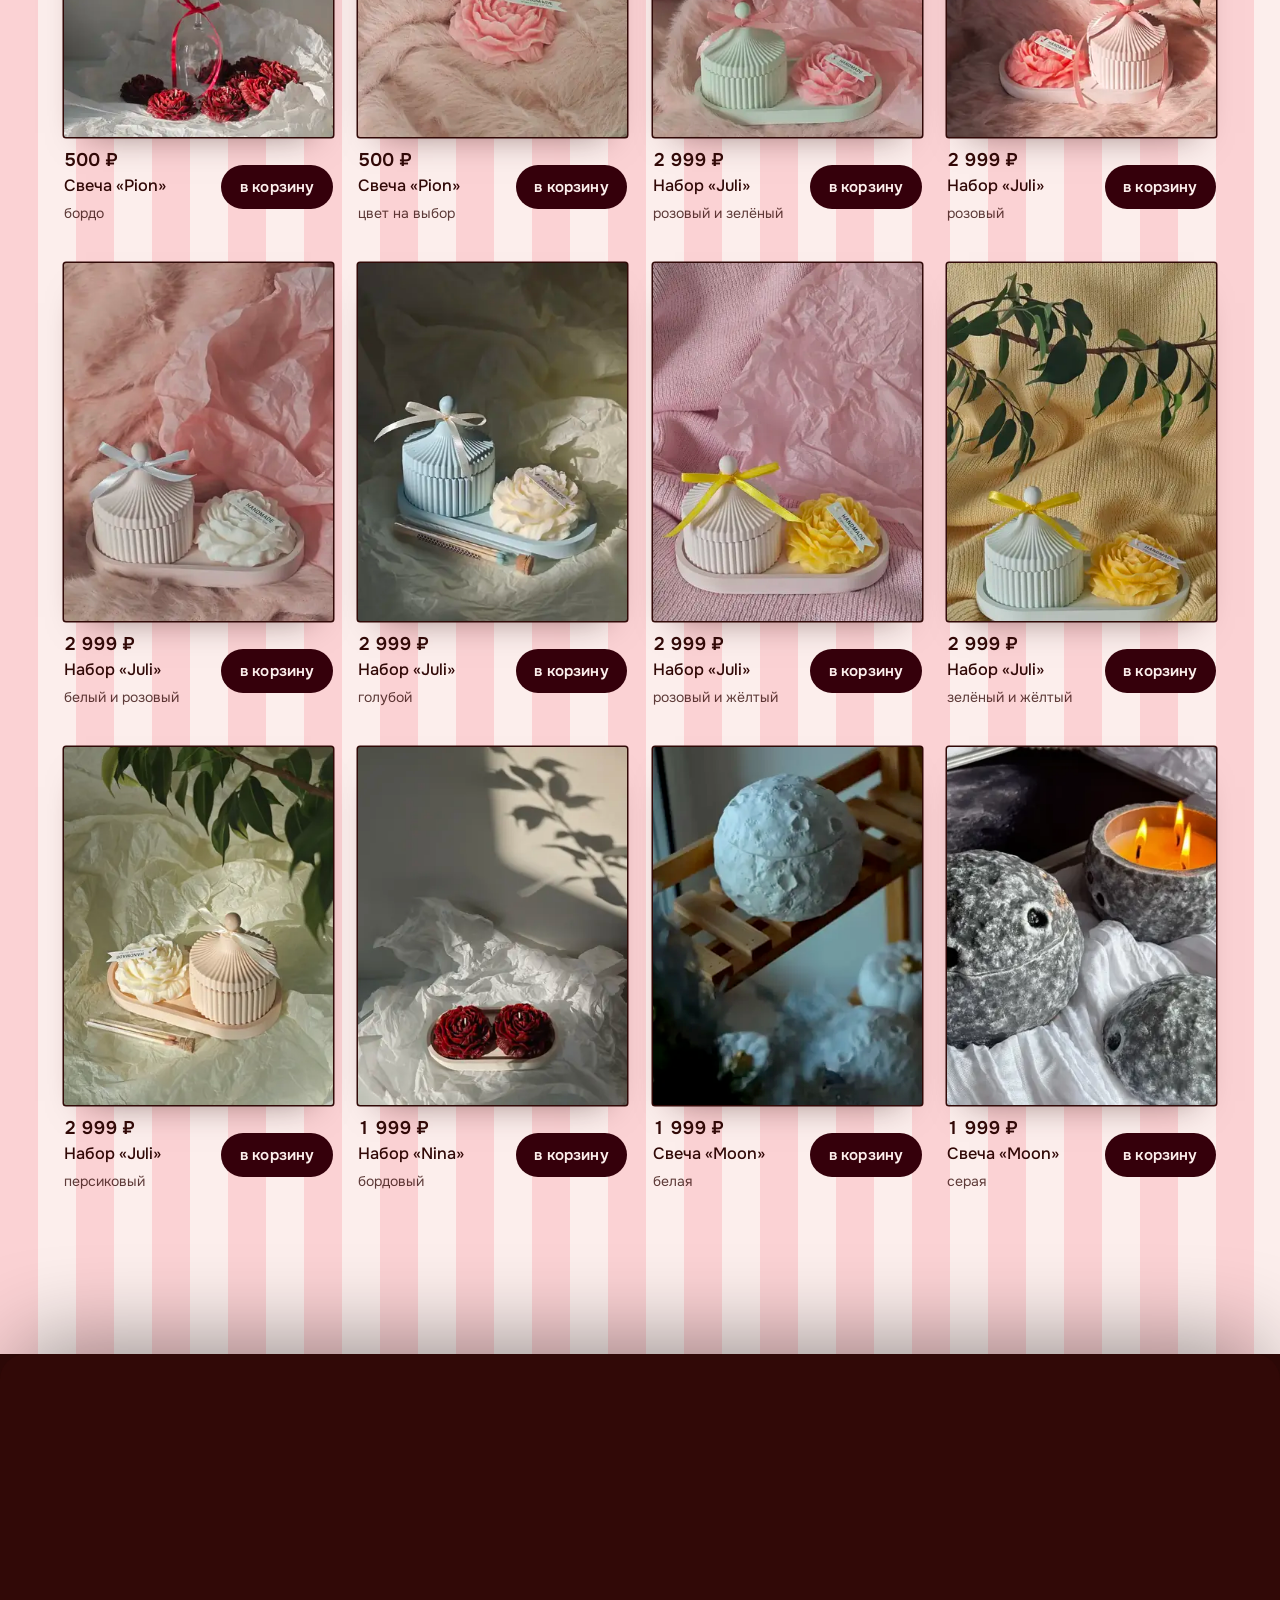
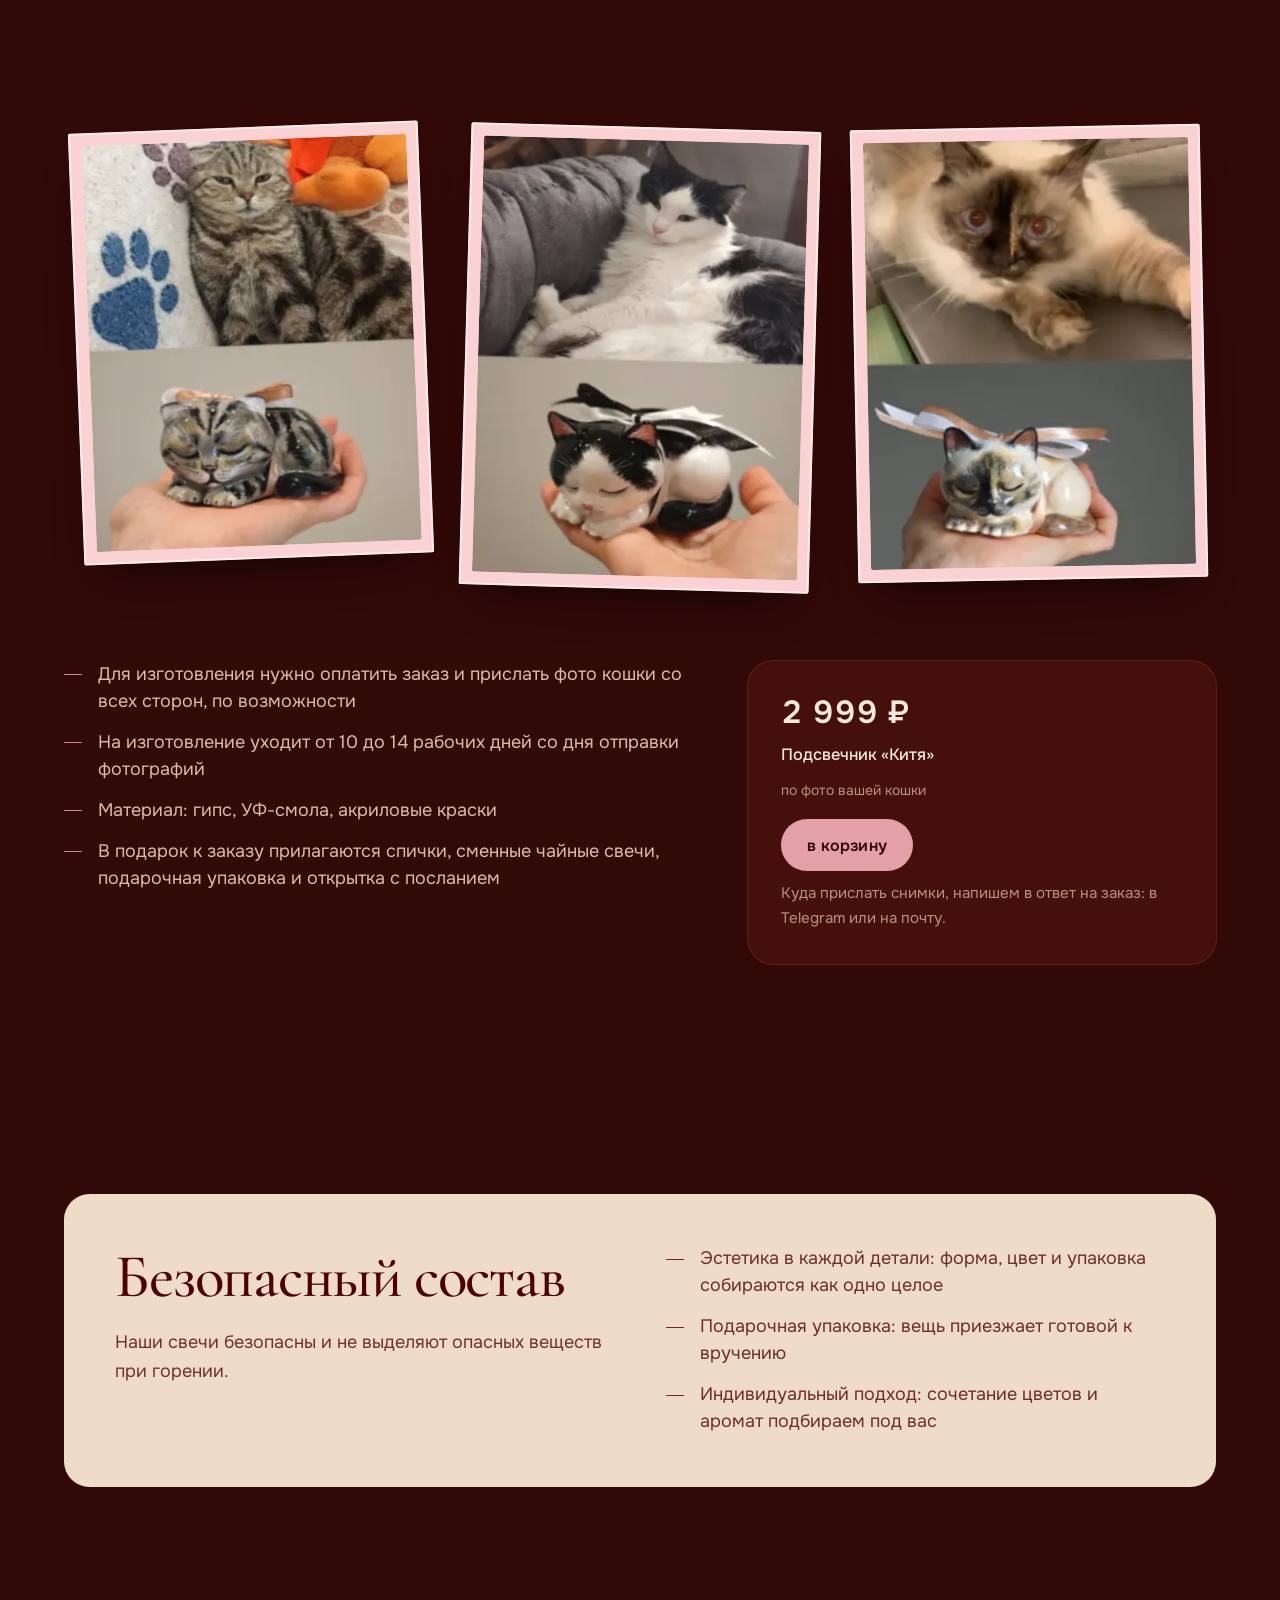
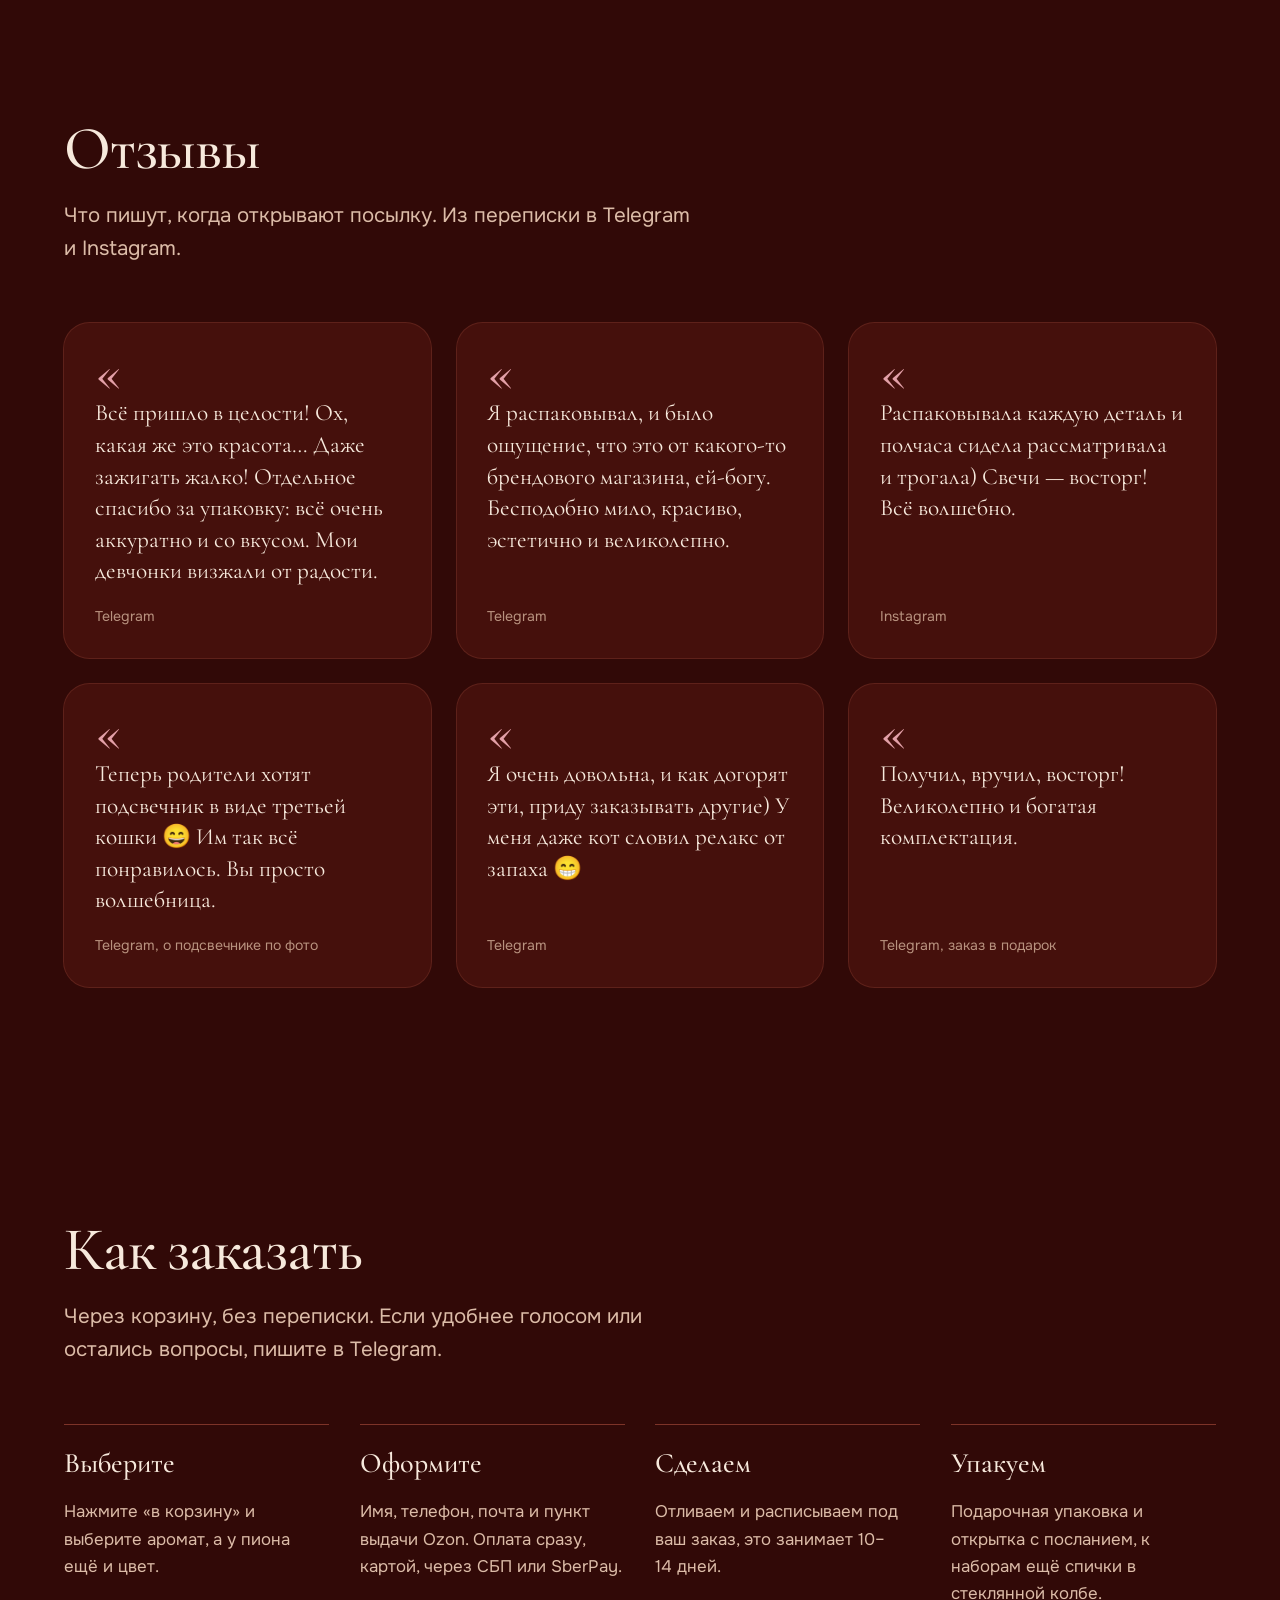
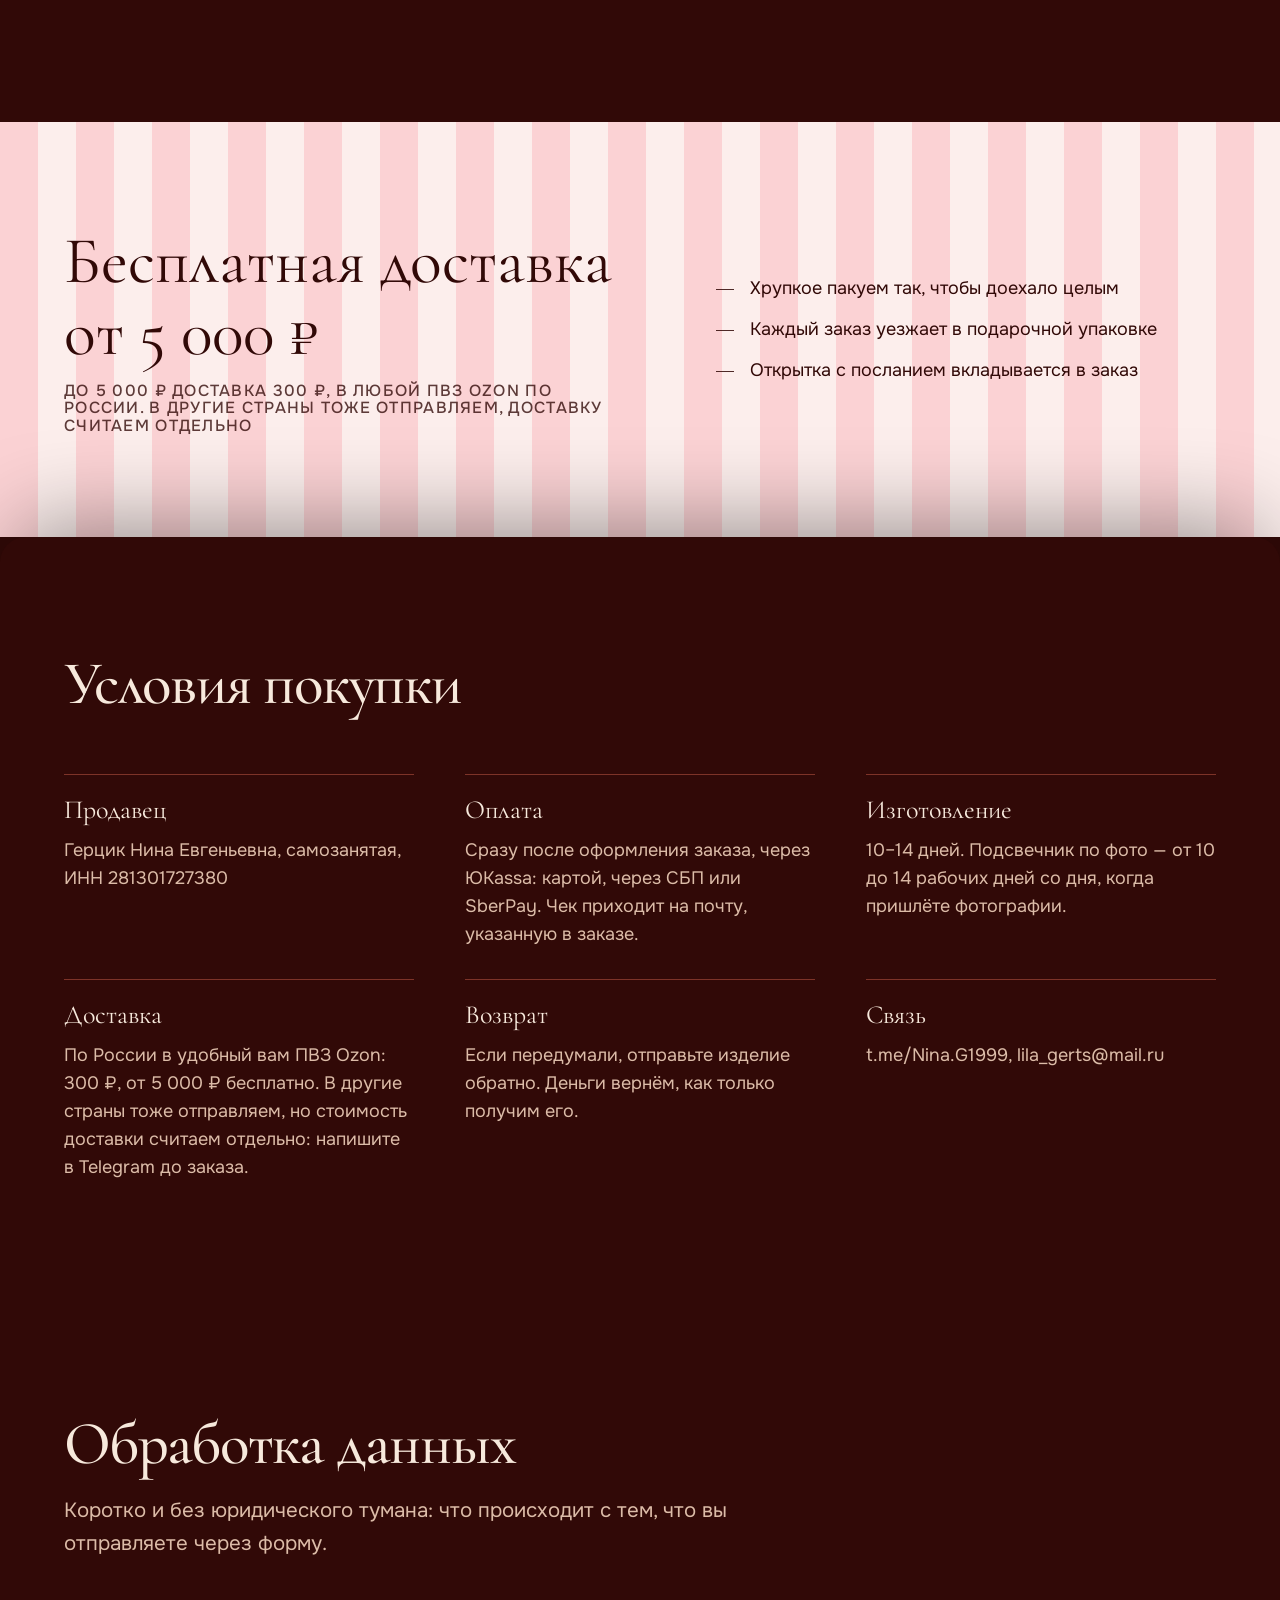
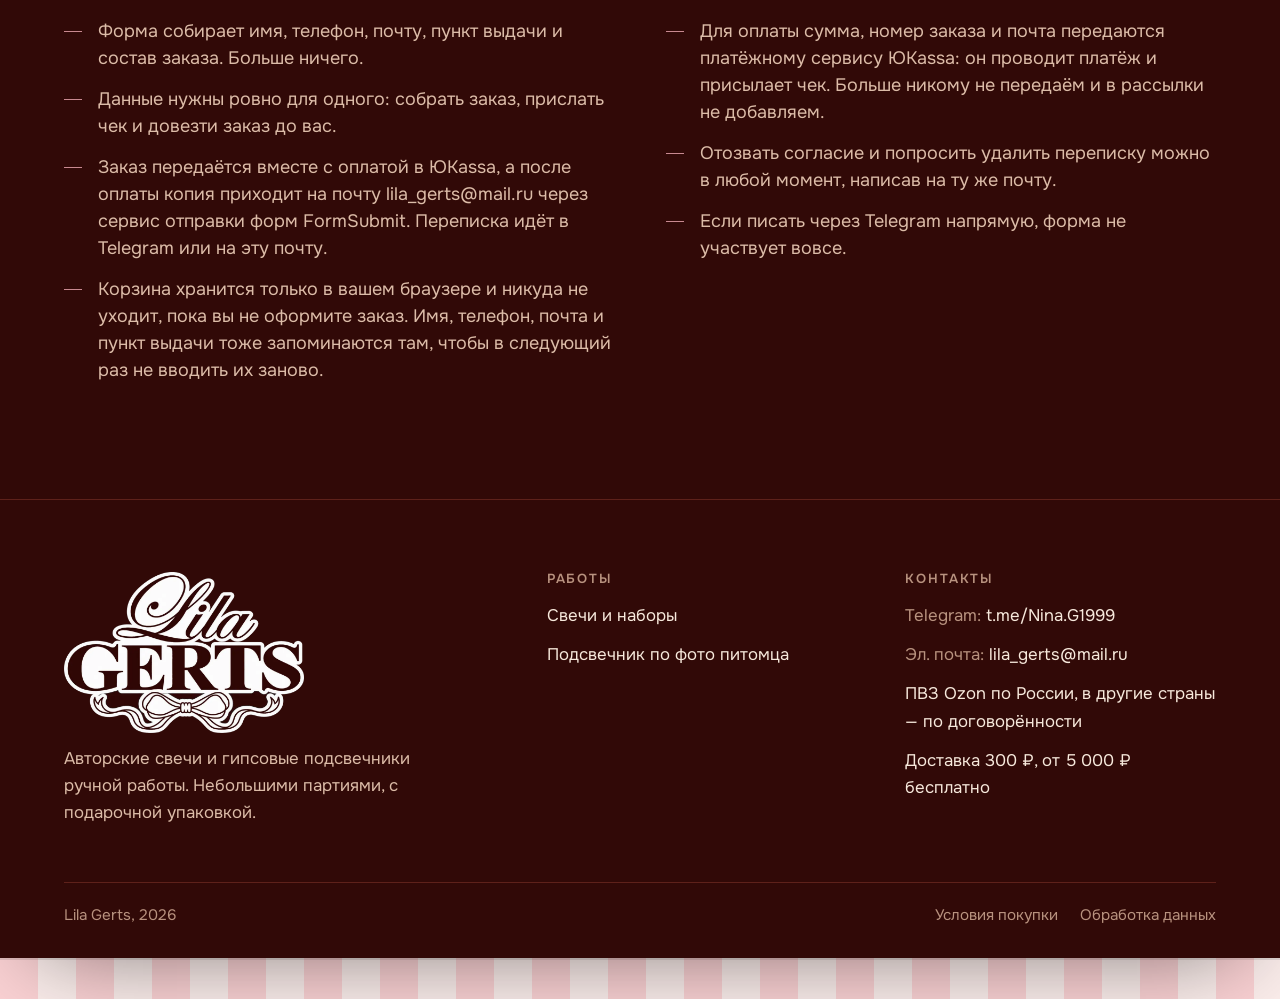
==== commit 8614a2f3: "Сначала оплата ЮKassa, письмо Нине только после оплаты; заказ целиком в комментарии к платежу" ====
--- a/index.html
+++ b/index.html
@@ -24,10 +24,10 @@
 <link rel="preload" href="assets/img/logo.webp" as="image" type="image/webp" fetchpriority="high">
 <link rel="preload" href="assets/fonts/cormorant-garamond-cyrillic-500.woff2" as="font" type="font/woff2" crossorigin>
 <link rel="preload" href="assets/fonts/onest-cyrillic-400.woff2" as="font" type="font/woff2" crossorigin>
-<link rel="stylesheet" href="assets/css/fonts.css?v=20251023d">
-<link rel="stylesheet" href="assets/css/tokens.css?v=20251023d">
-<link rel="stylesheet" href="assets/css/app.css?v=20251023d">
-<link rel="stylesheet" href="assets/css/shop.css?v=20251023d">
+<link rel="stylesheet" href="assets/css/fonts.css?v=20251023e">
+<link rel="stylesheet" href="assets/css/tokens.css?v=20251023e">
+<link rel="stylesheet" href="assets/css/app.css?v=20251023e">
+<link rel="stylesheet" href="assets/css/shop.css?v=20251023e">
 <script>
   document.documentElement.classList.add("js");
   try {
@@ -331,7 +331,7 @@
         <ul class="did" data-reveal>
           <li>Форма собирает имя, телефон, почту, пункт выдачи и состав заказа. Больше ничего.</li>
           <li>Данные нужны ровно для одного: собрать заказ, прислать чек и довезти заказ до вас.</li>
-          <li>Заказ уходит на почту lila_gerts@mail.ru через сервис отправки форм FormSubmit и хранится там же. Переписка идёт в Telegram или на эту почту.</li>
+          <li>Заказ передаётся вместе с оплатой в ЮKassa, а после оплаты копия приходит на почту lila_gerts@mail.ru через сервис отправки форм FormSubmit. Переписка идёт в Telegram или на эту почту.</li>
           <li>Корзина хранится только в вашем браузере и никуда не уходит, пока вы не оформите заказ. Имя, телефон, почта и пункт выдачи тоже запоминаются там, чтобы в следующий раз не вводить их заново.</li>
         </ul>
         <ul class="did" data-reveal style="--d:90ms">
@@ -433,10 +433,9 @@
 </dialog>
 
 <!-- ═══ КОРЗИНА ═══════════════════════════════════════════════════
-     Заказы уходят на lila_gerts@mail.ru через FormSubmit (data-endpoint ниже).
-     Первый заказ присылает на эту почту письмо «Activate Form»: нажмите кнопку
-     в нём один раз, и дальше заказы приходят сами. Если data-endpoint очистить,
-     заказ снова будет копироваться в буфер, а форма честно скажет об этом. -->
+     «Оформить заказ» сразу открывает оплату ЮKassa (магазин 1503798, см. PAY в app.js),
+     весь заказ едет в комментарии к платежу. После успешной оплаты копия заказа
+     с пометкой «Оплачен» уходит на lila_gerts@mail.ru через FormSubmit (data-endpoint ниже). -->
 <dialog class="drawer" id="cart-drawer" aria-labelledby="cart-title">
   <div class="drawer-head">
     <h2 id="cart-title">Корзина</h2>
@@ -494,10 +493,10 @@
         <span class="err" data-error>Без согласия мы не сможем оформить заказ.</span>
       </div>
       <div class="status" id="form-status" role="status" aria-live="polite"></div>
-      <button class="btn btn--primary btn--wide" type="submit">Оформить заказ
+      <button class="btn btn--primary btn--wide" type="submit">Перейти к оплате
         <svg class="arw" aria-hidden="true"><use href="#arw"></use></svg>
       </button>
-      <p class="help">После оформления откроется оплата: картой, через СБП или SberPay. Вопросы — в <a class="quiet" href="https://t.me/Nina.G1999" target="_blank" rel="noopener">Telegram</a>.</p>
+      <p class="help">Откроется страница ЮKassa: картой, через СБП или SberPay. Заказ уйдёт в работу после оплаты. Вопросы — в <a class="quiet" href="https://t.me/Nina.G1999" target="_blank" rel="noopener">Telegram</a>.</p>
     </form>
 
     <div class="done" id="order-done" tabindex="-1" hidden>
@@ -529,6 +528,6 @@
   <button class="toast-btn" type="button" id="toast-open">Открыть корзину</button>
 </div>
 
-<script src="assets/js/app.js?v=20251023d" defer></script>
+<script src="assets/js/app.js?v=20251023e" defer></script>
 </body>
 </html>
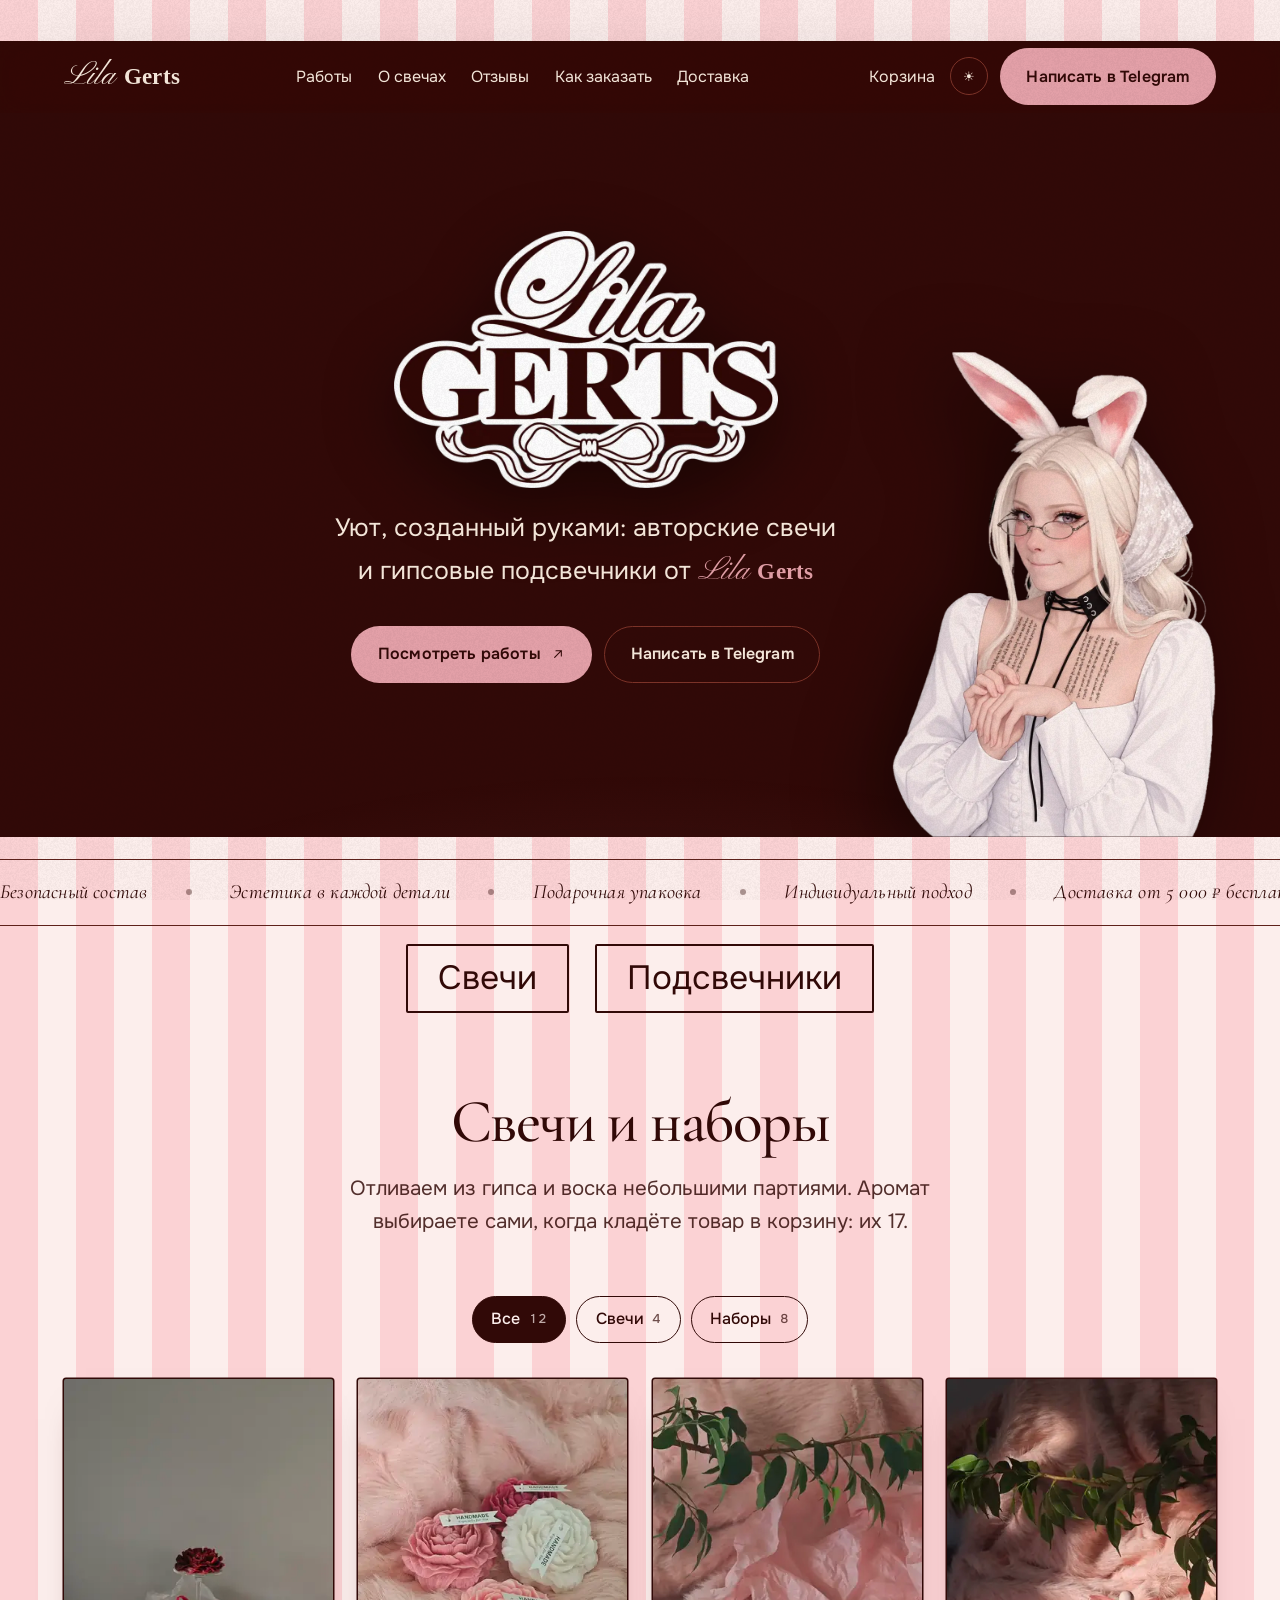
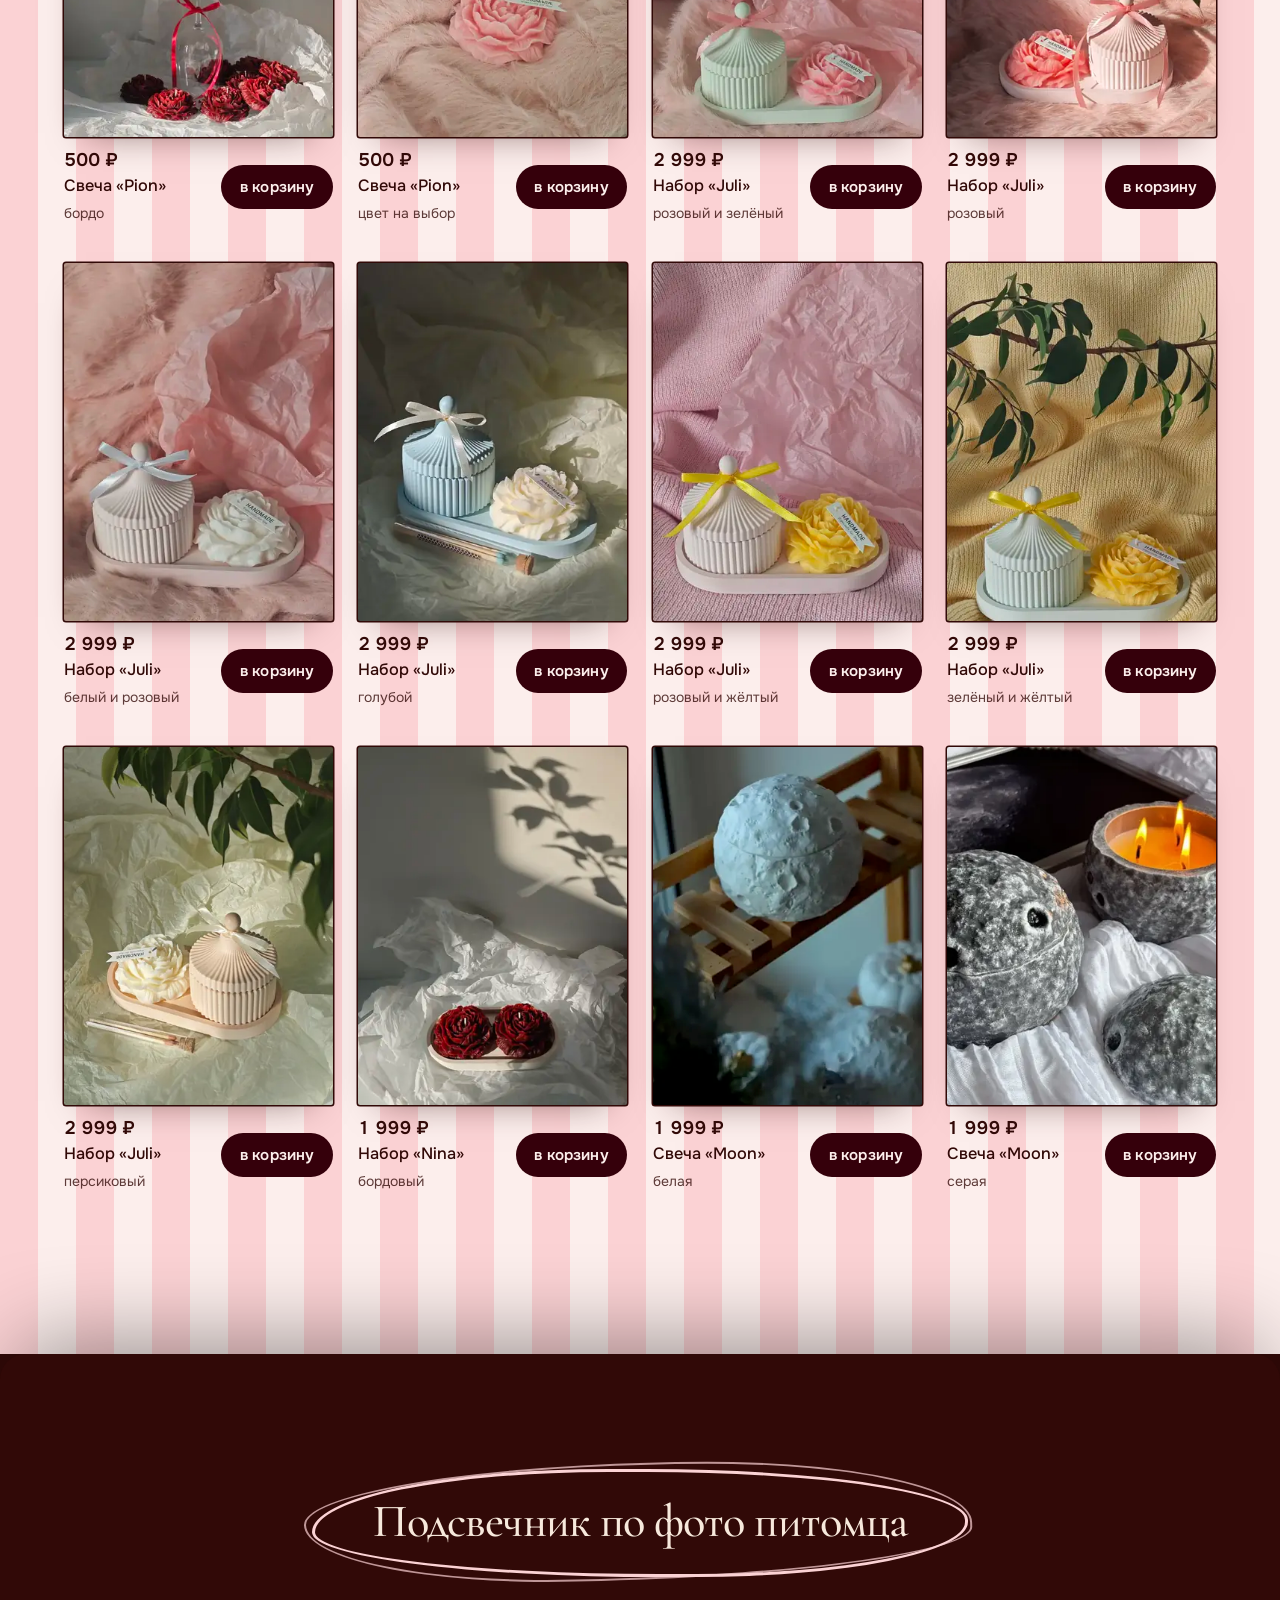
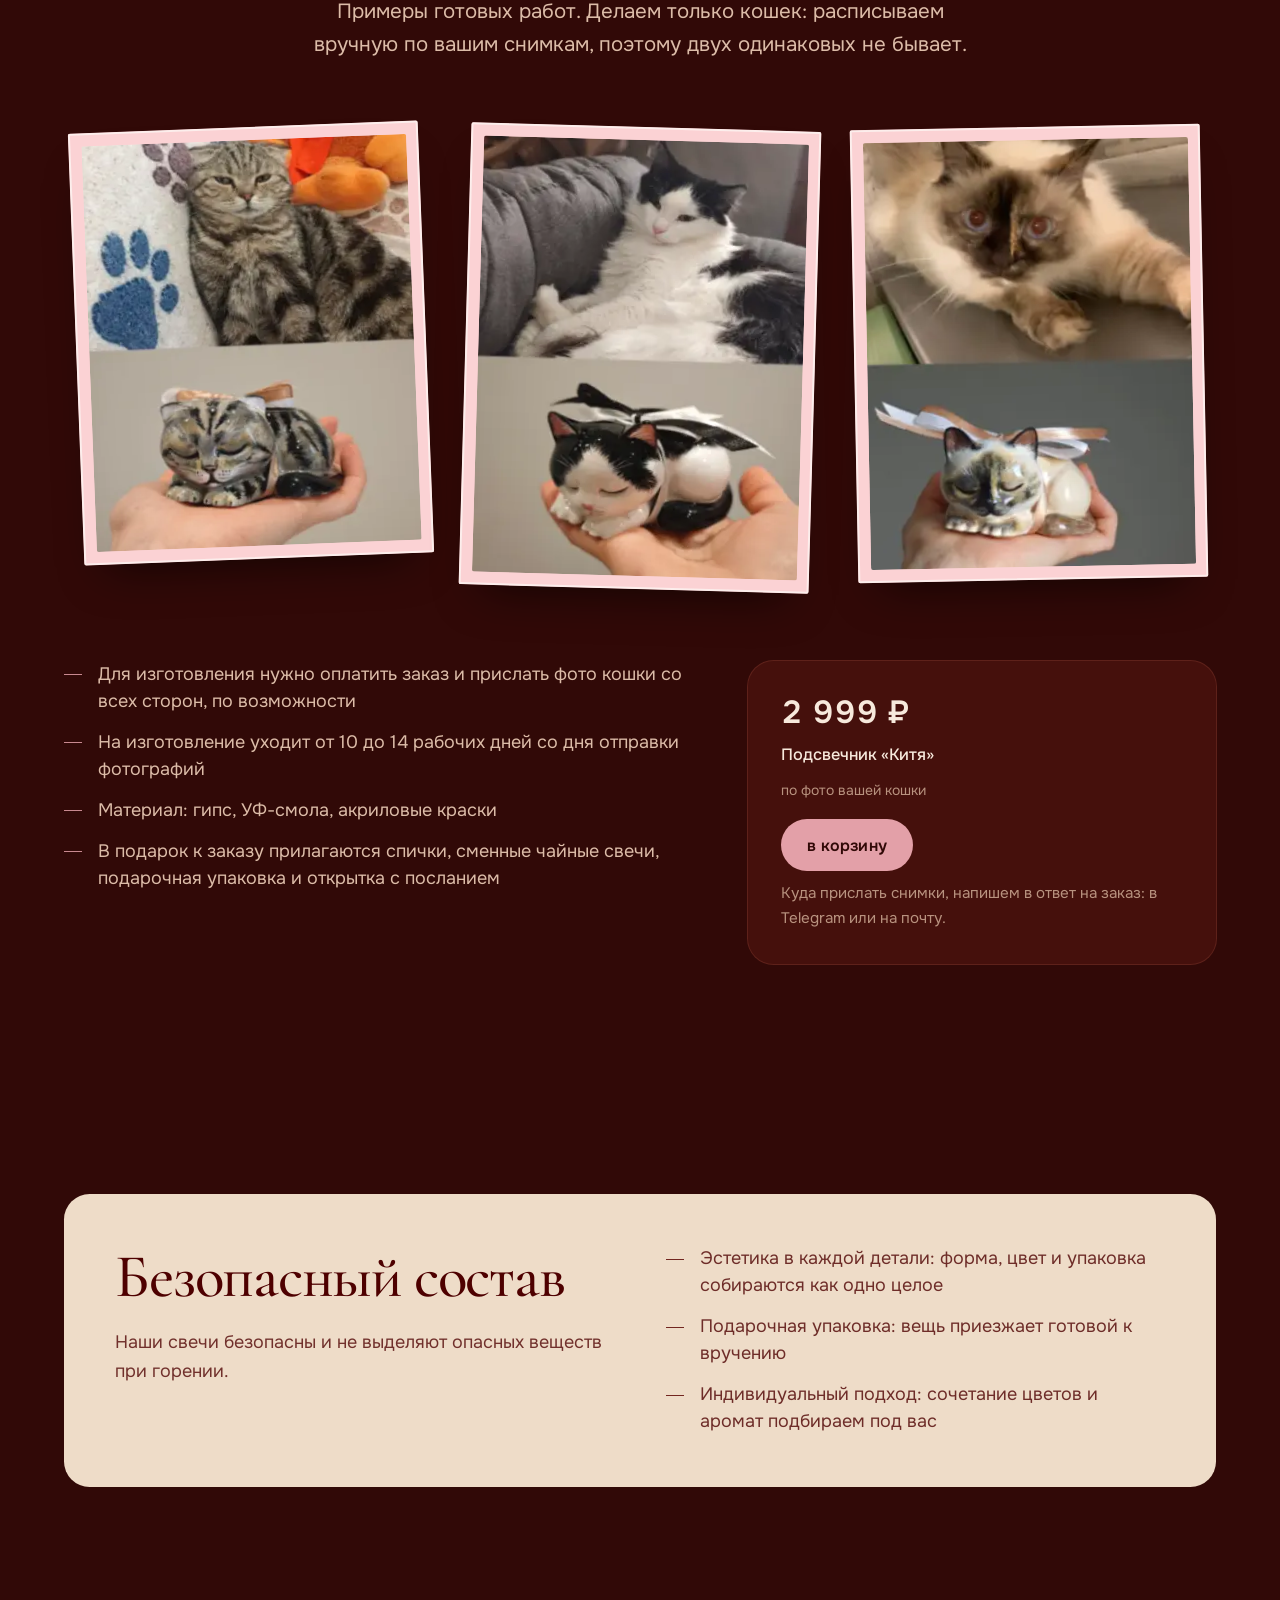
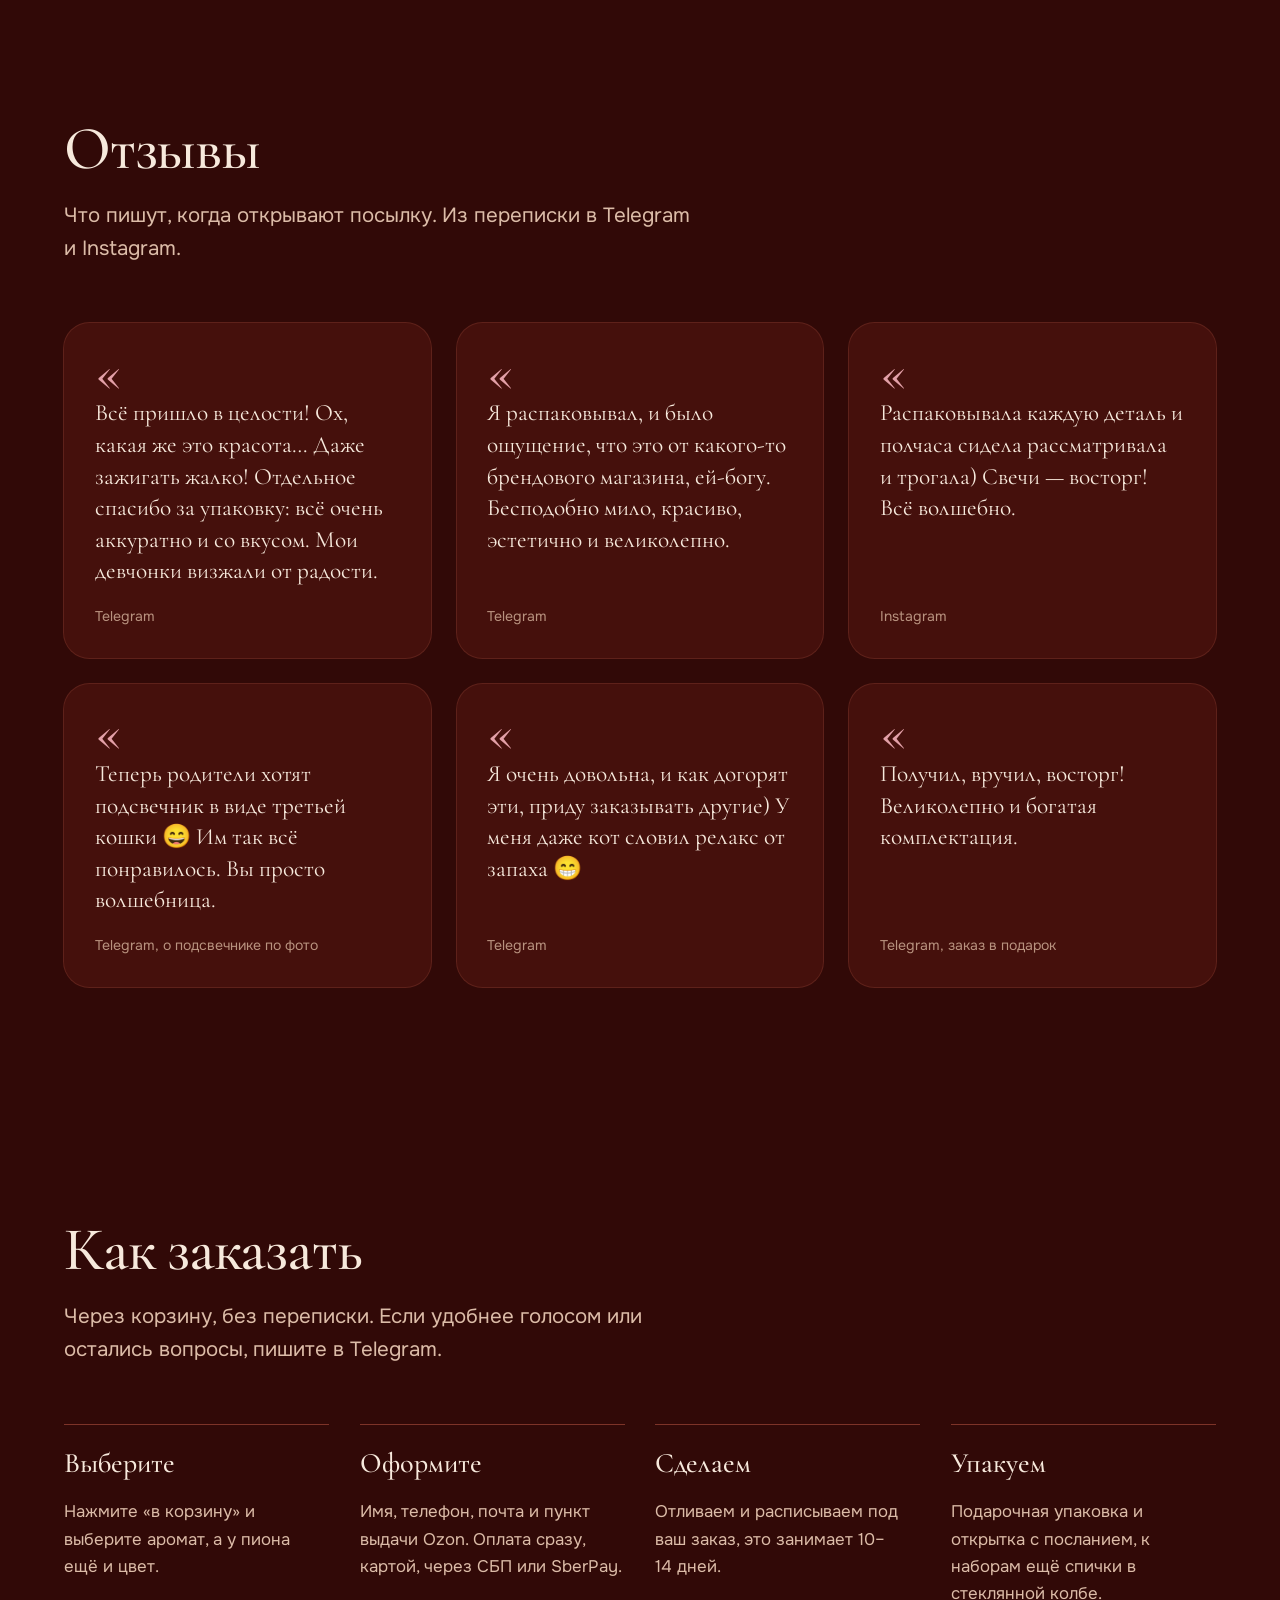
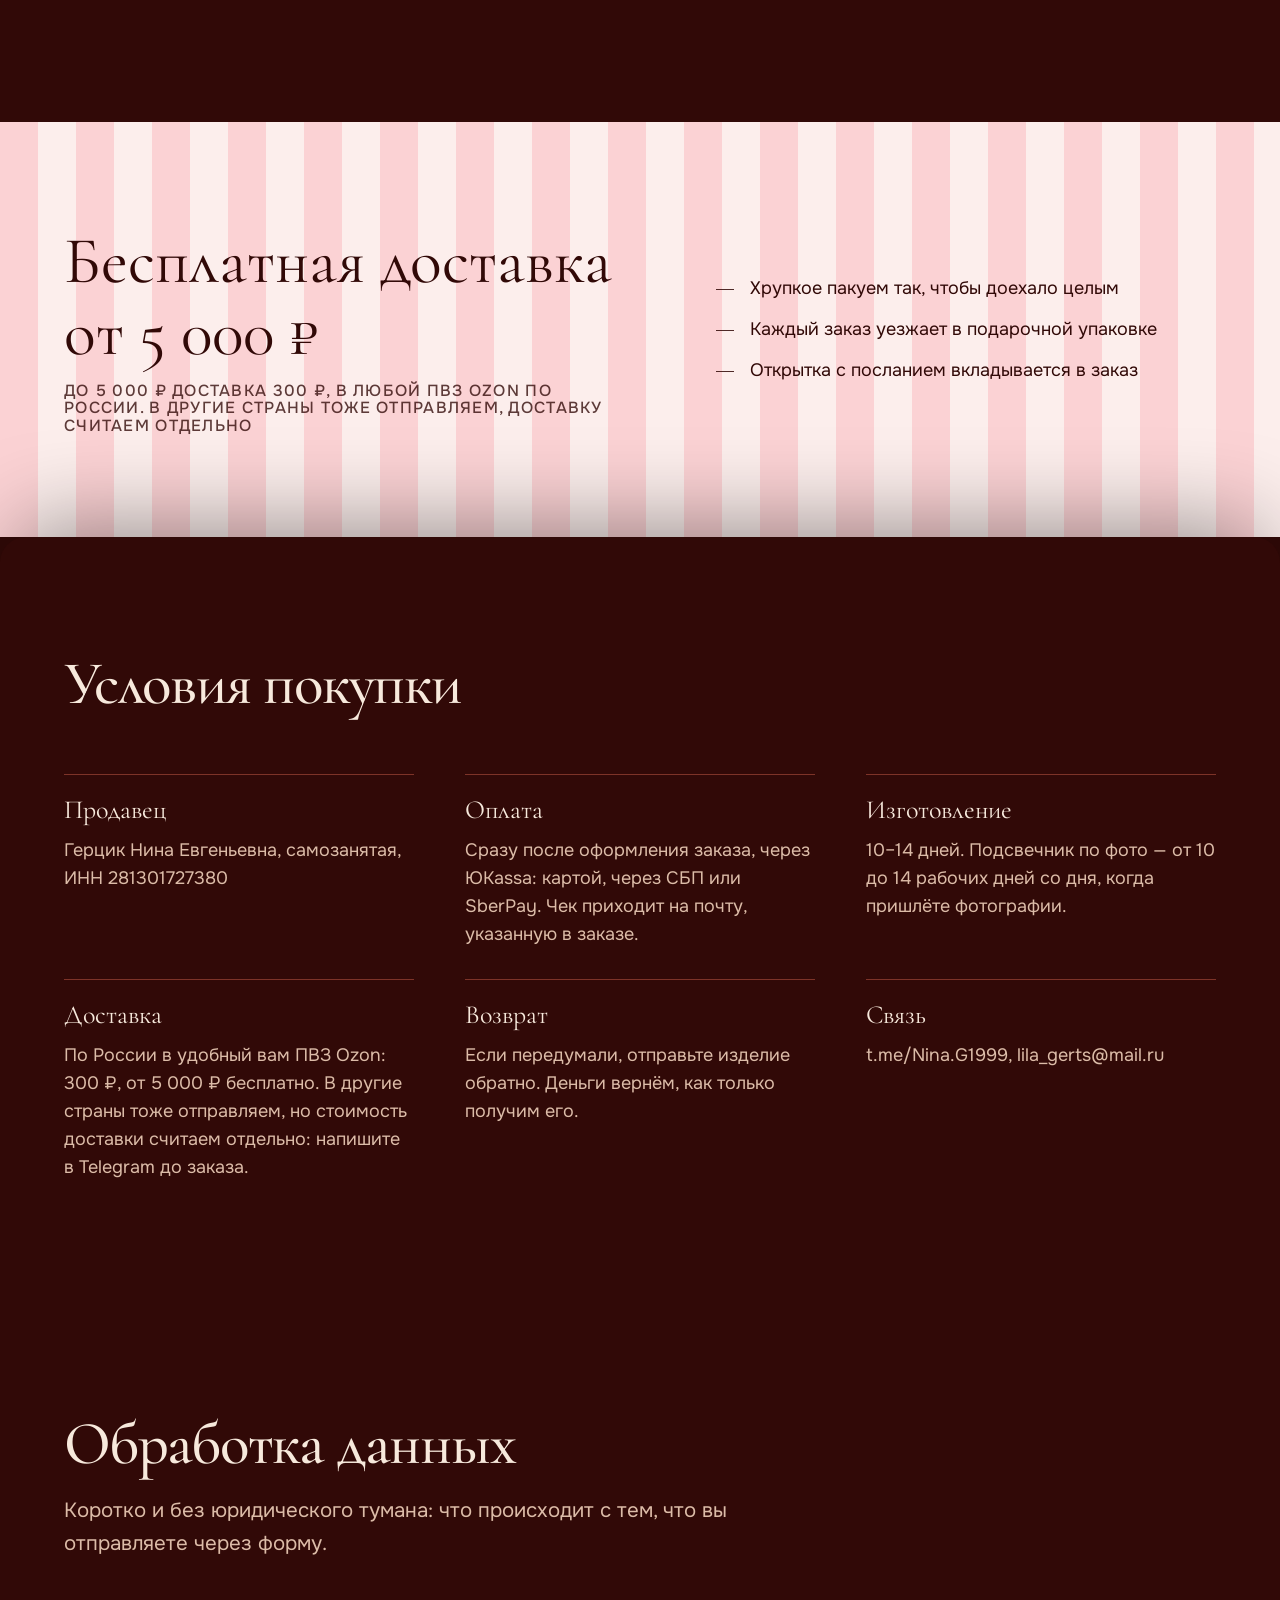
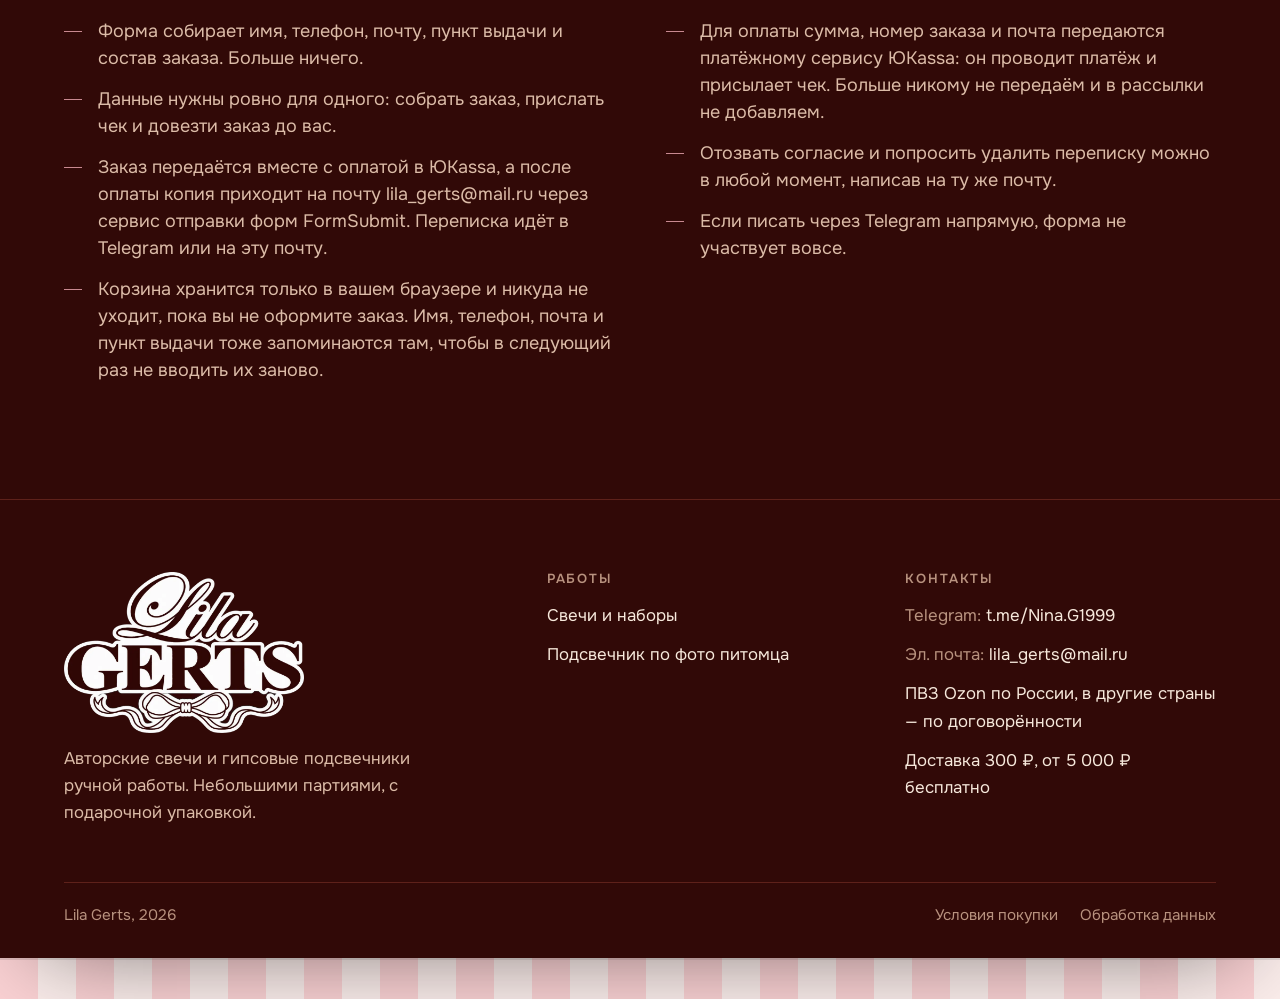
==== commit 25dc017b: "Разделители в комментарии к платежу ЮKassa" ====
--- a/index.html
+++ b/index.html
@@ -24,10 +24,10 @@
 <link rel="preload" href="assets/img/logo.webp" as="image" type="image/webp" fetchpriority="high">
 <link rel="preload" href="assets/fonts/cormorant-garamond-cyrillic-500.woff2" as="font" type="font/woff2" crossorigin>
 <link rel="preload" href="assets/fonts/onest-cyrillic-400.woff2" as="font" type="font/woff2" crossorigin>
-<link rel="stylesheet" href="assets/css/fonts.css?v=20251023e">
-<link rel="stylesheet" href="assets/css/tokens.css?v=20251023e">
-<link rel="stylesheet" href="assets/css/app.css?v=20251023e">
-<link rel="stylesheet" href="assets/css/shop.css?v=20251023e">
+<link rel="stylesheet" href="assets/css/fonts.css?v=20251023f">
+<link rel="stylesheet" href="assets/css/tokens.css?v=20251023f">
+<link rel="stylesheet" href="assets/css/app.css?v=20251023f">
+<link rel="stylesheet" href="assets/css/shop.css?v=20251023f">
 <script>
   document.documentElement.classList.add("js");
   try {
@@ -528,6 +528,6 @@
   <button class="toast-btn" type="button" id="toast-open">Открыть корзину</button>
 </div>
 
-<script src="assets/js/app.js?v=20251023e" defer></script>
+<script src="assets/js/app.js?v=20251023f" defer></script>
 </body>
 </html>
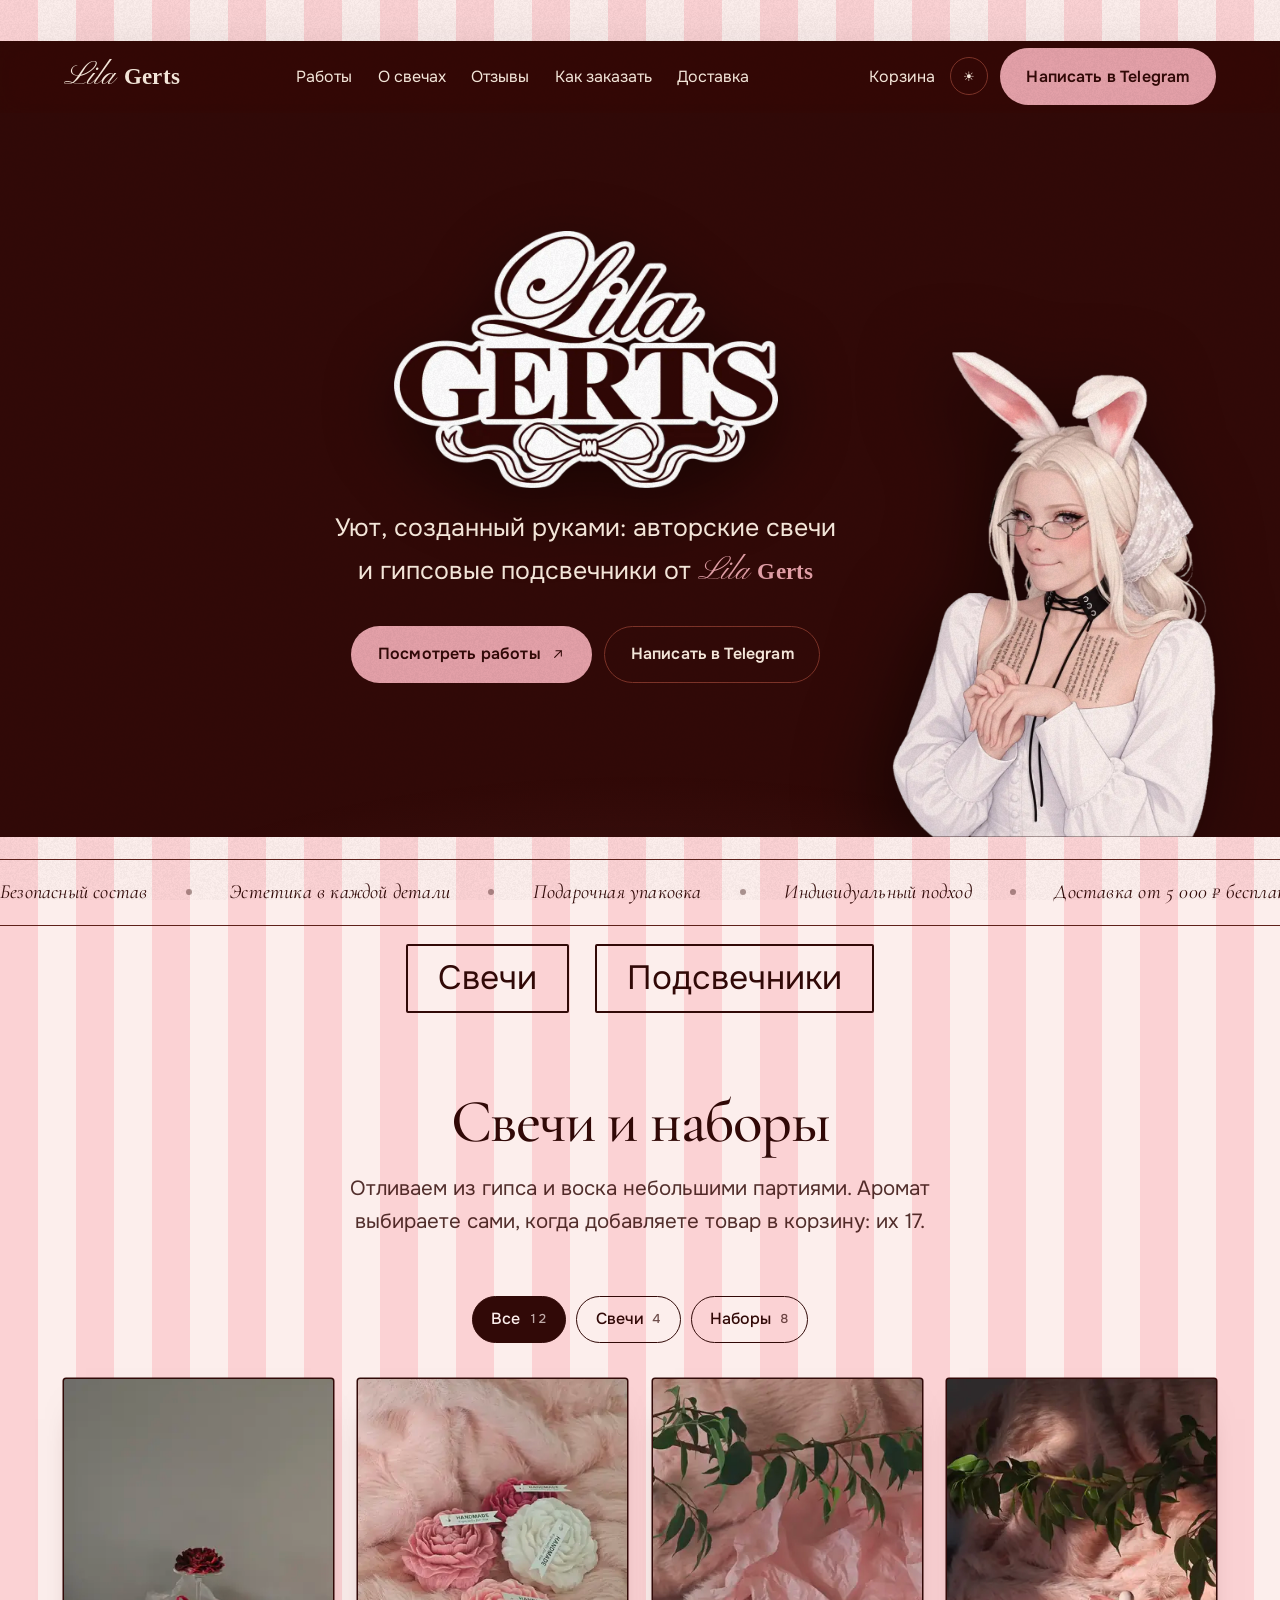
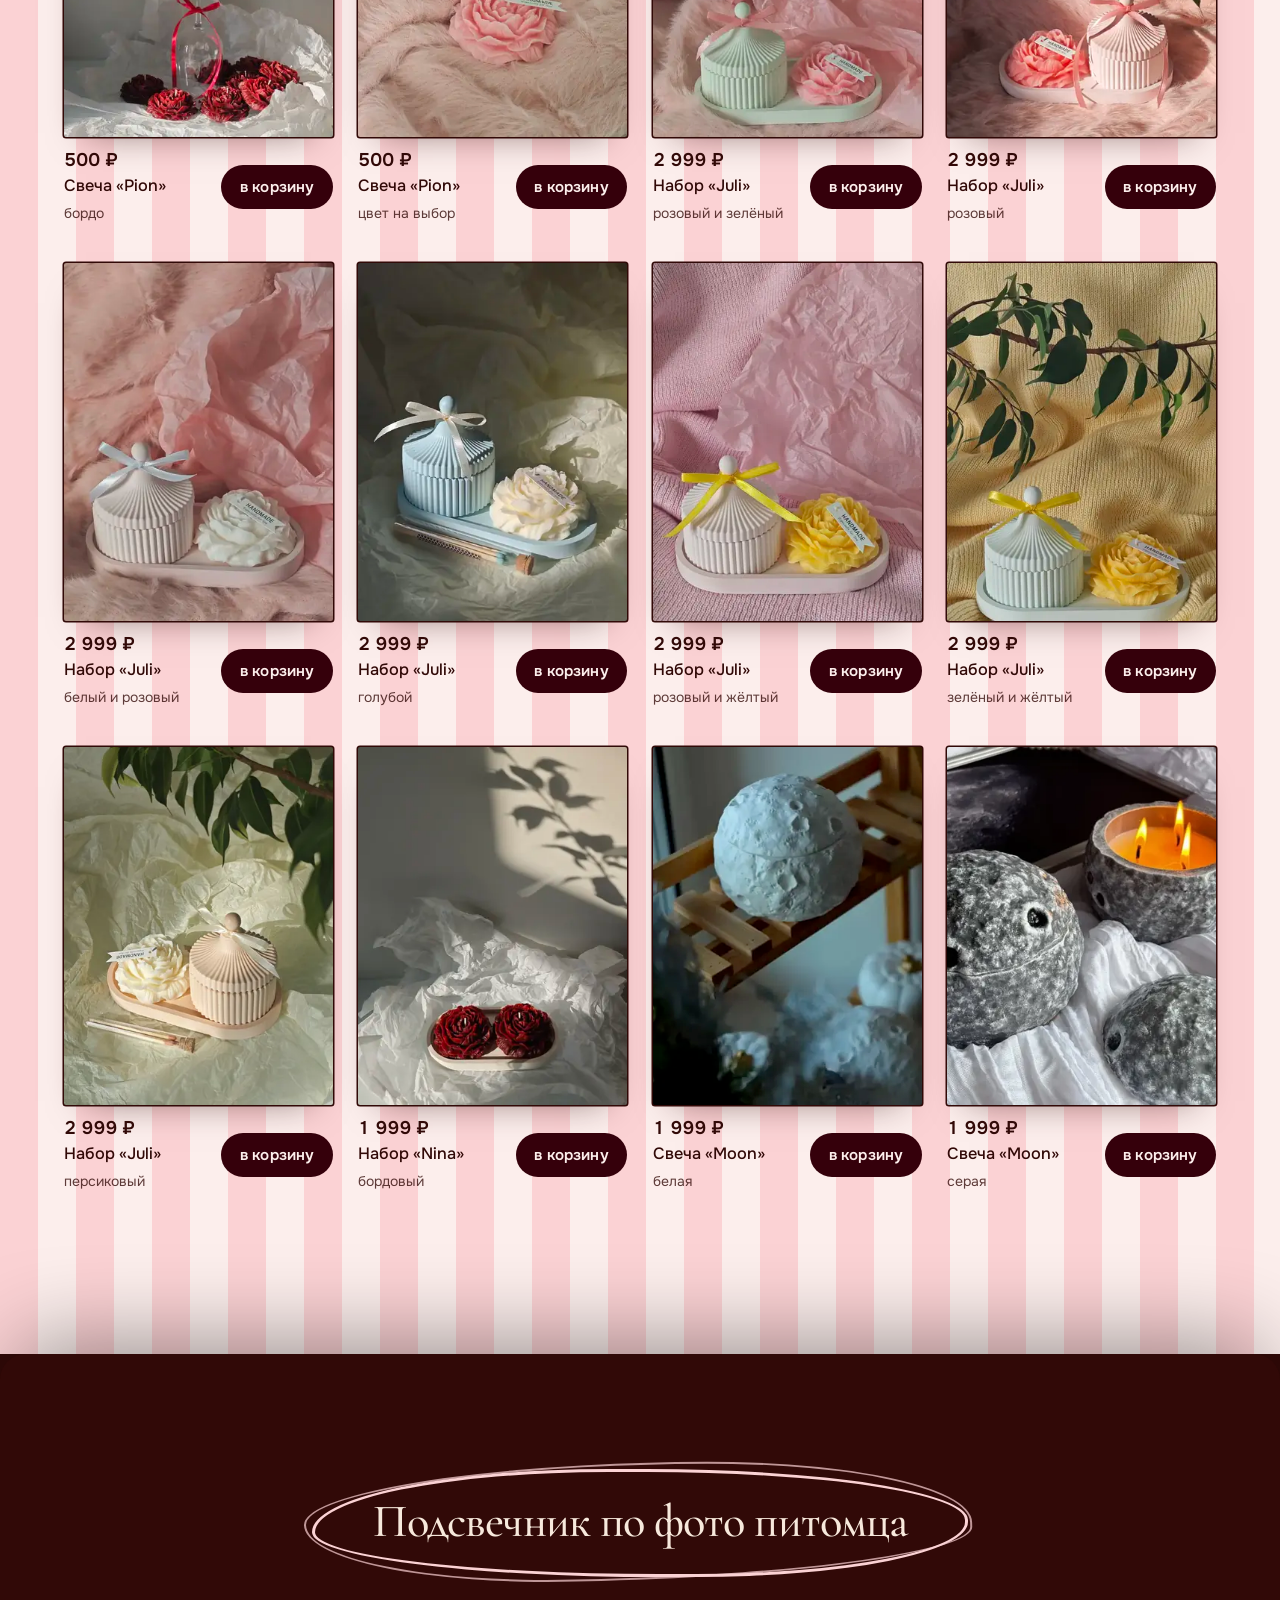
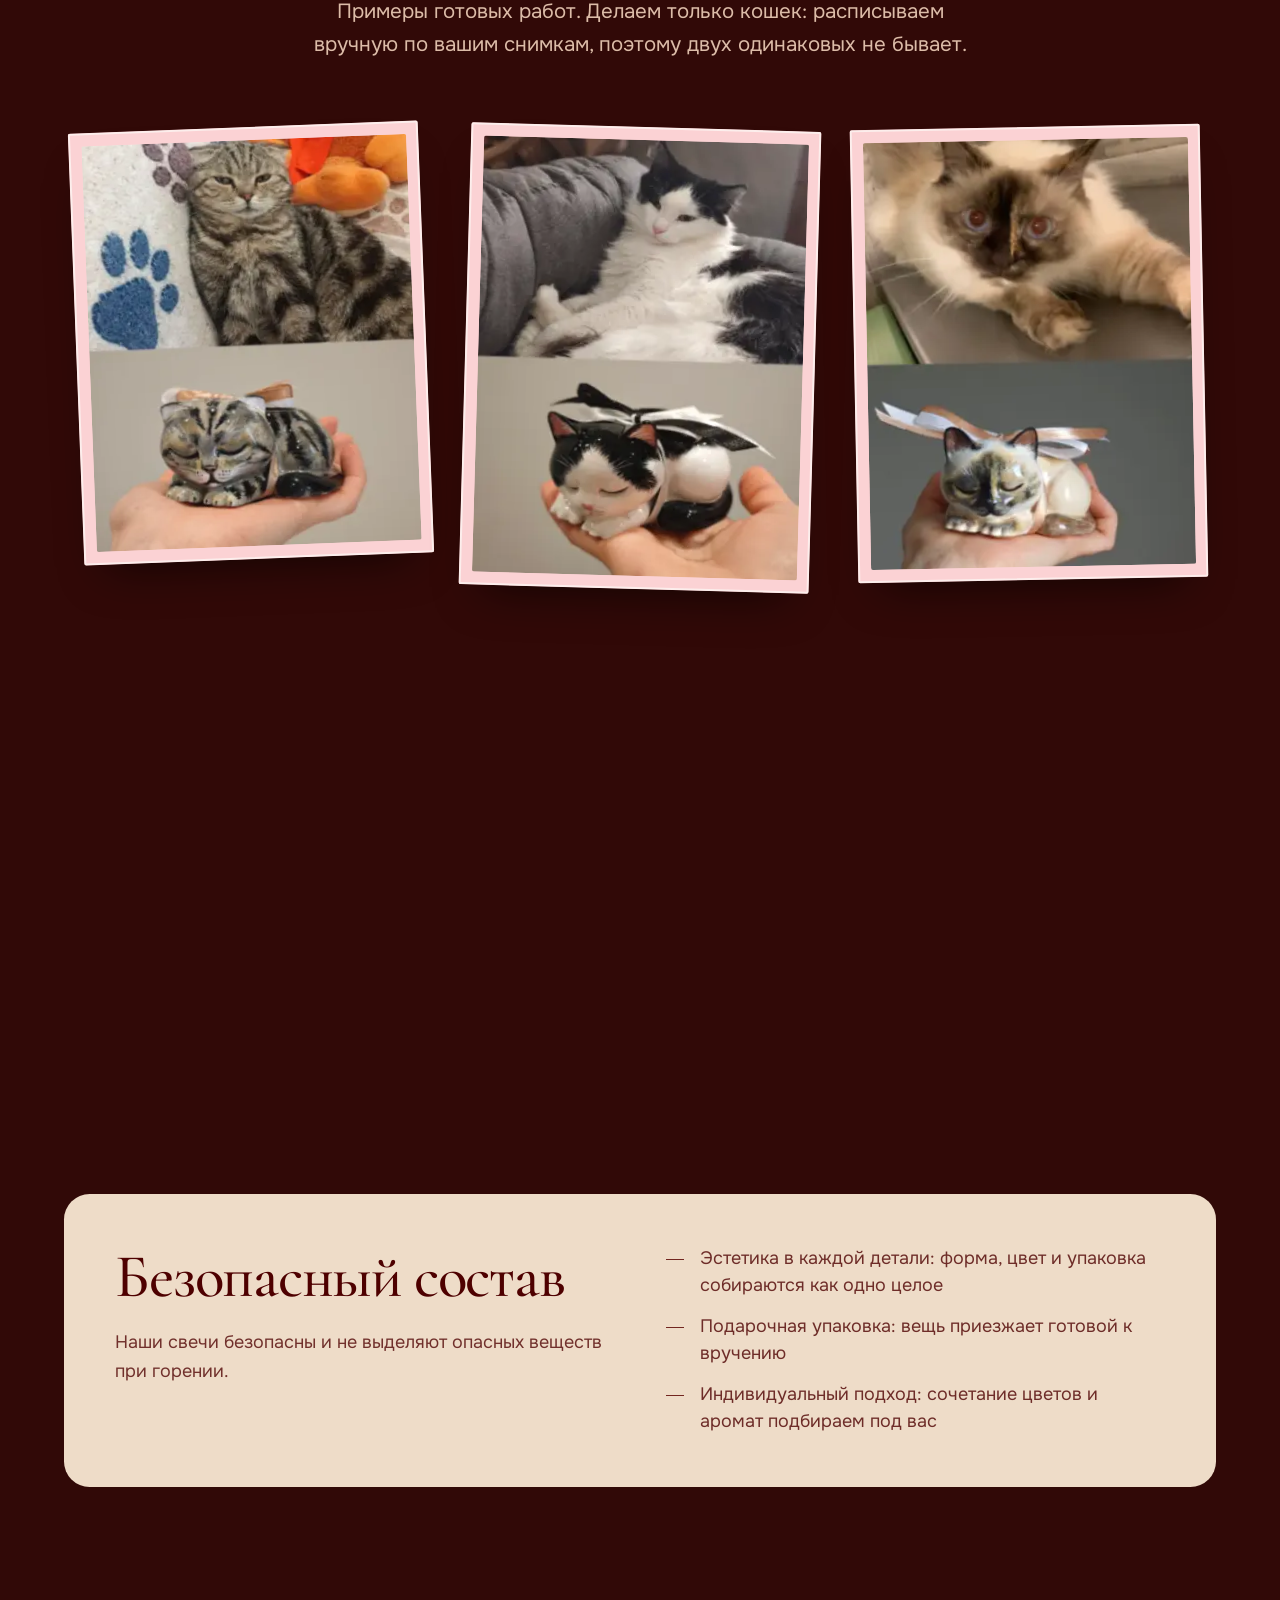
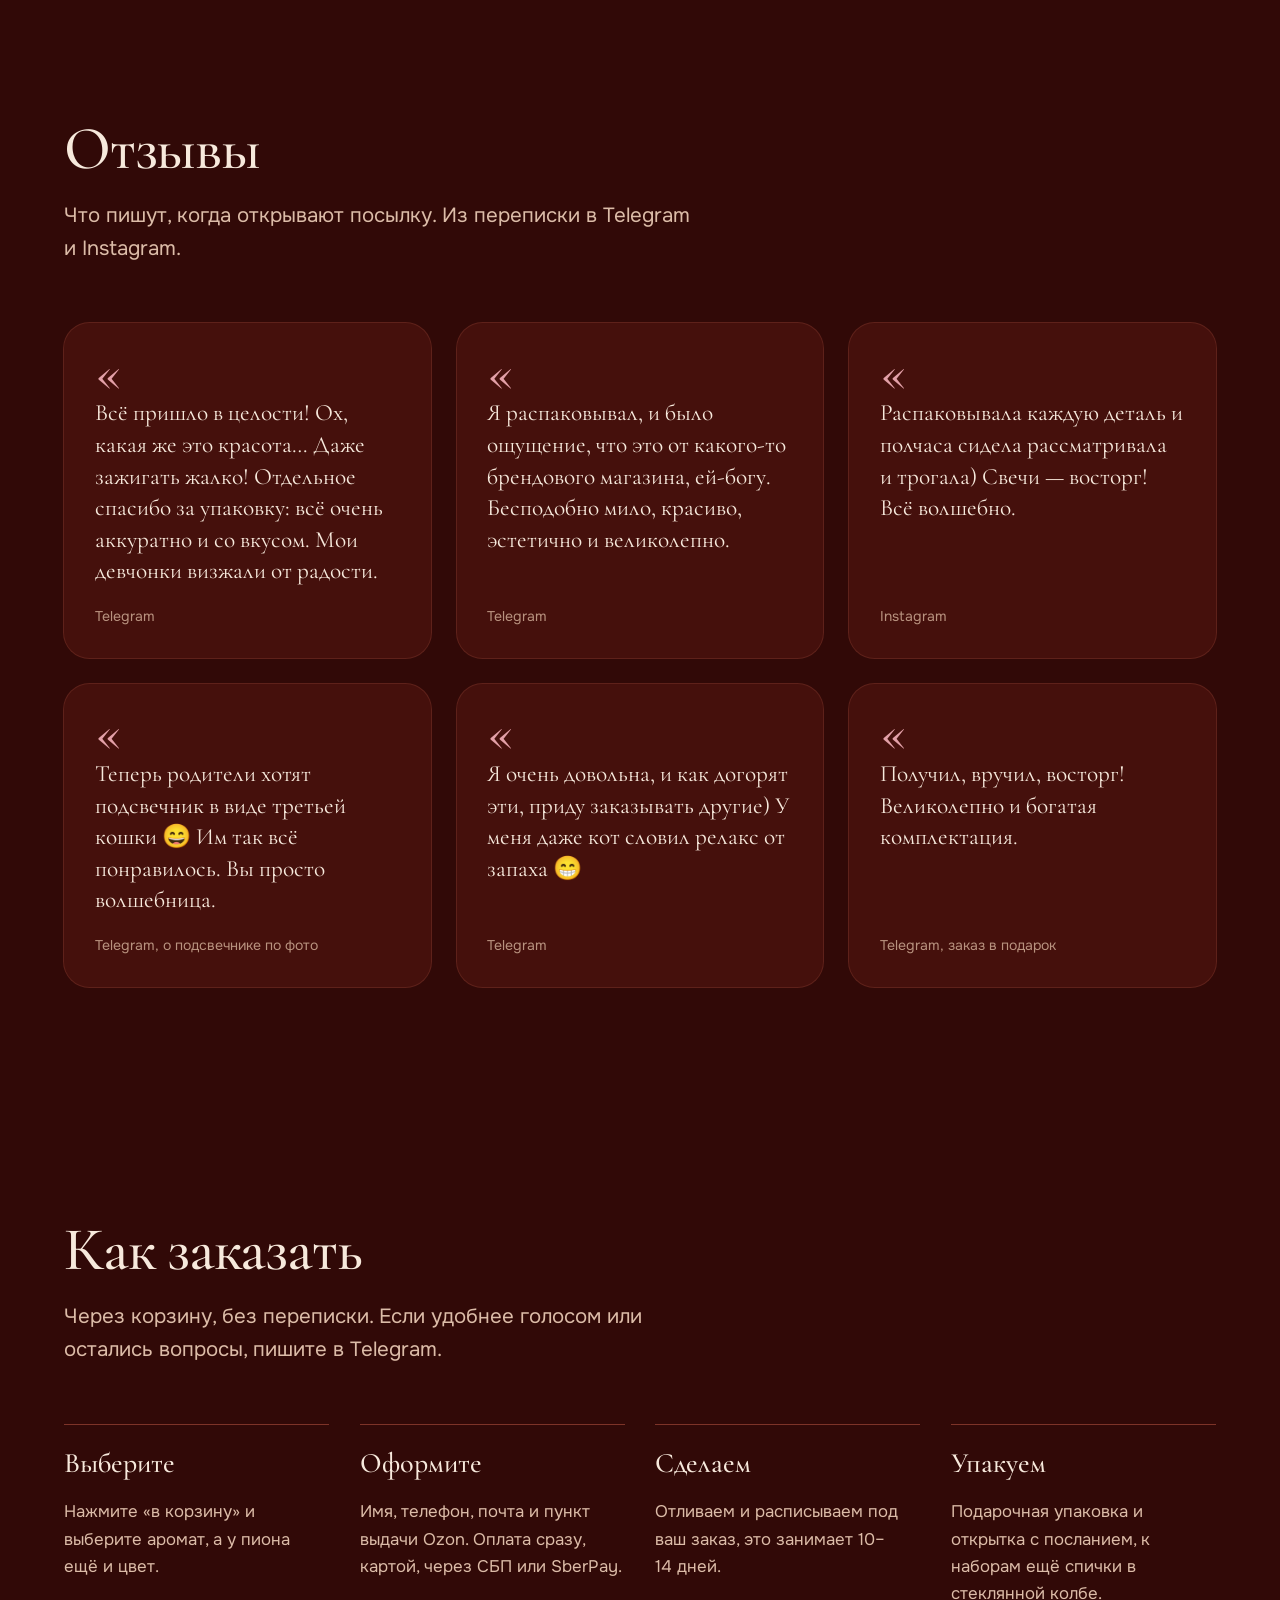
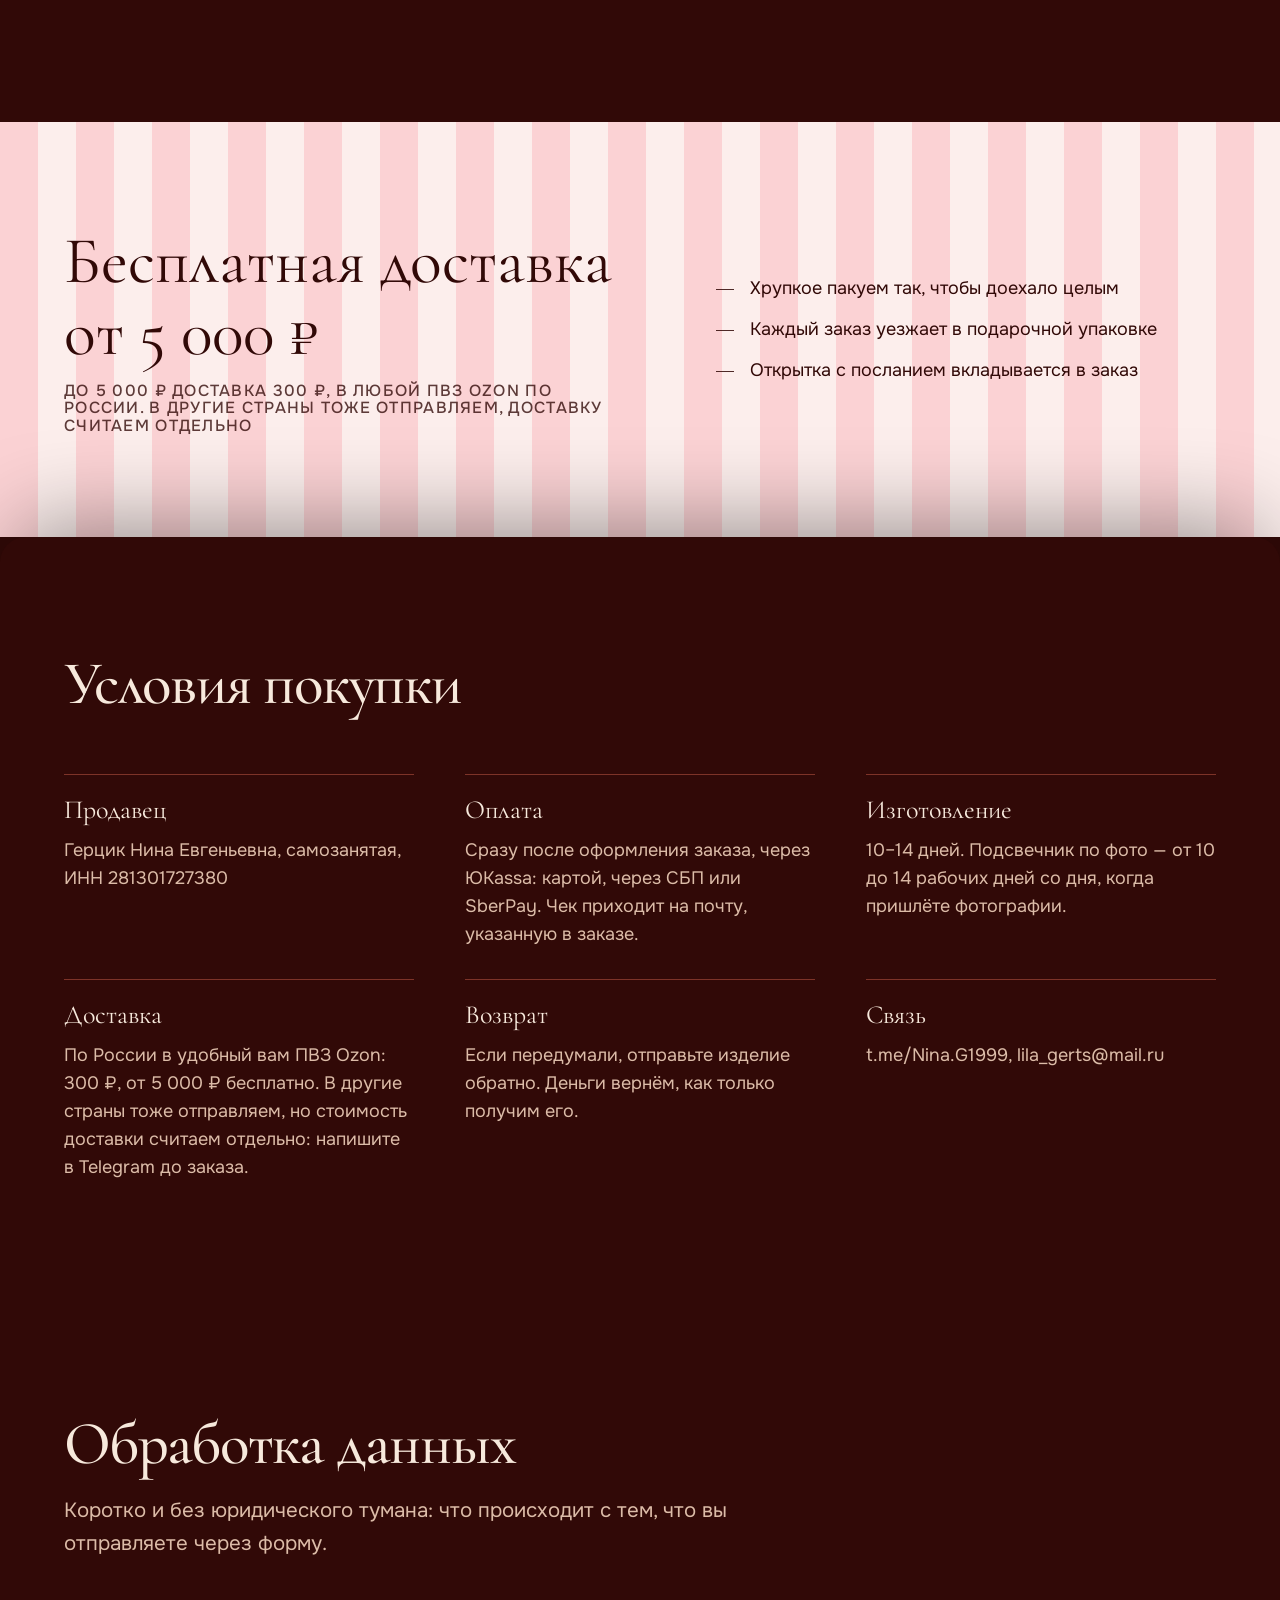
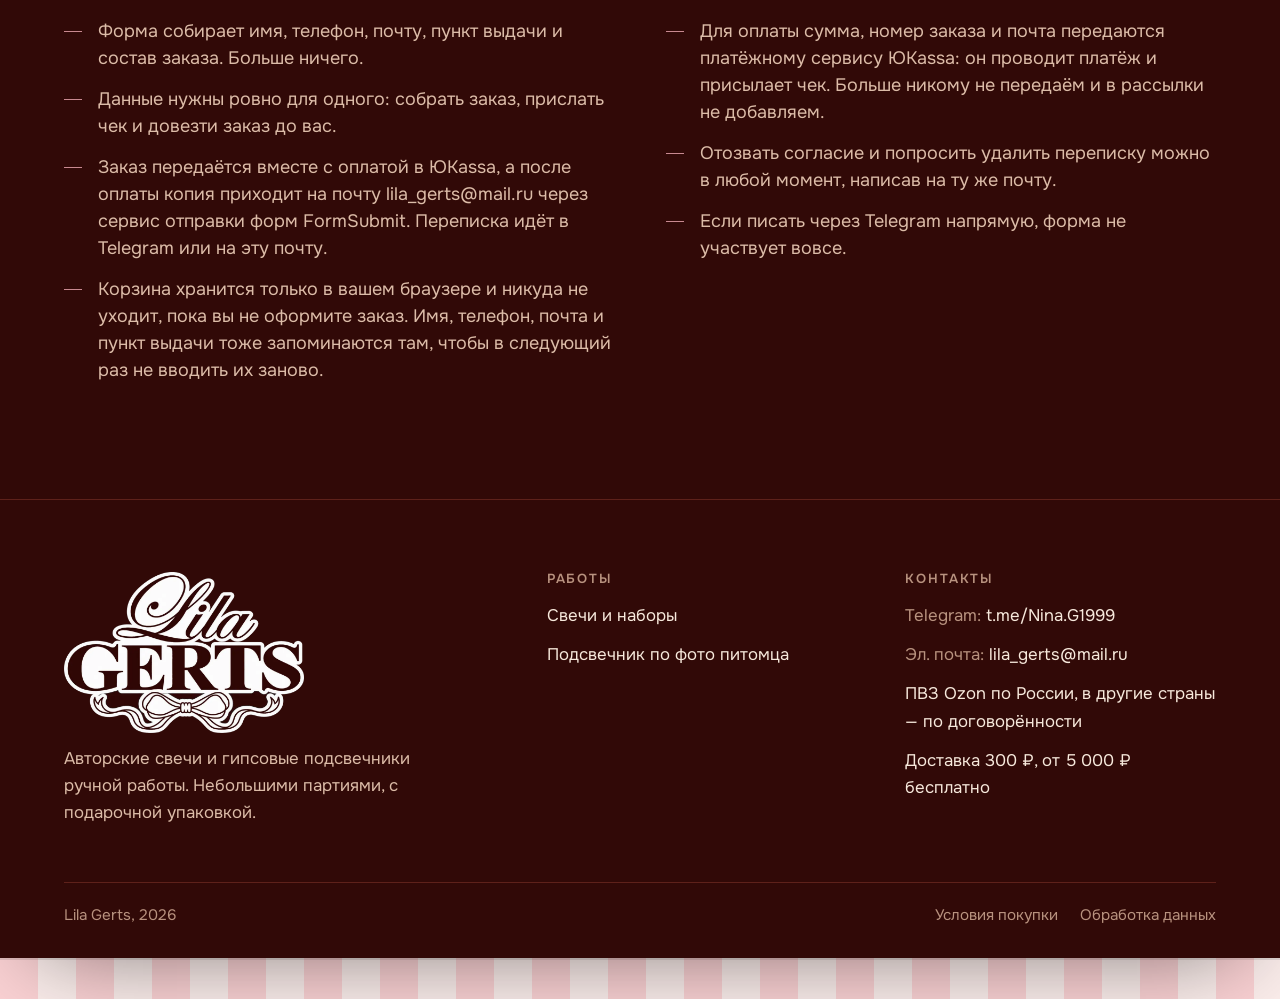
==== commit 08acb42d: "«добавляете товар в корзину»" ====
--- a/index.html
+++ b/index.html
@@ -24,10 +24,10 @@
 <link rel="preload" href="assets/img/logo.webp" as="image" type="image/webp" fetchpriority="high">
 <link rel="preload" href="assets/fonts/cormorant-garamond-cyrillic-500.woff2" as="font" type="font/woff2" crossorigin>
 <link rel="preload" href="assets/fonts/onest-cyrillic-400.woff2" as="font" type="font/woff2" crossorigin>
-<link rel="stylesheet" href="assets/css/fonts.css?v=20251023f">
-<link rel="stylesheet" href="assets/css/tokens.css?v=20251023f">
-<link rel="stylesheet" href="assets/css/app.css?v=20251023f">
-<link rel="stylesheet" href="assets/css/shop.css?v=20251023f">
+<link rel="stylesheet" href="assets/css/fonts.css?v=20251023h">
+<link rel="stylesheet" href="assets/css/tokens.css?v=20251023h">
+<link rel="stylesheet" href="assets/css/app.css?v=20251023h">
+<link rel="stylesheet" href="assets/css/shop.css?v=20251023h">
 <script>
   document.documentElement.classList.add("js");
   try {
@@ -116,7 +116,7 @@
     <section class="sec wrap paper-shop" id="candles">
       <div class="sec-head" data-reveal>
         <h2>Свечи и наборы</h2>
-        <p>Отливаем из гипса и воска небольшими партиями. Аромат выбираете сами, когда кладёте товар в корзину: их 17.</p>
+        <p>Отливаем из гипса и воска небольшими партиями. Аромат выбираете сами, когда добавляете товар в корзину: их 17.</p>
       </div>
 
       <div class="filters" role="group" aria-label="Показать в каталоге" data-reveal>
@@ -514,6 +514,7 @@
 
 <!-- Возврат с оплаты ЮKassa: ?oplata=ok или ?oplata=oshibka (адреса заданы в форме ЮKassa). -->
 <div class="pay-note" id="pay-note" role="status" aria-live="polite" hidden>
+  <img class="pay-note-sticker" id="pay-note-sticker" src="assets/img/thanks.webp?v=2" width="540" height="592" alt="" loading="lazy" hidden>
   <p class="pay-note-title" id="pay-note-title"></p>
   <p class="pay-note-text" id="pay-note-text"></p>
   <div class="pay-note-actions">
@@ -528,6 +529,6 @@
   <button class="toast-btn" type="button" id="toast-open">Открыть корзину</button>
 </div>
 
-<script src="assets/js/app.js?v=20251023f" defer></script>
+<script src="assets/js/app.js?v=20251023h" defer></script>
 </body>
 </html>
--- a/assets/css/shop.css
+++ b/assets/css/shop.css
@@ -390,5 +390,14 @@
 .pay-note-text{margin:0;color:var(--ink-soft);line-height:1.5}
 .pay-note-actions{display:flex;flex-wrap:wrap;gap:10px;margin-top:6px}
 .pay-note-actions .btn[hidden]{display:none}
+.pay-note-sticker{width:min(260px,62vw);height:auto;border-radius:22px;justify-self:center;
+  box-shadow:0 0 0 4px #fff,0 18px 40px -12px rgb(0 0 0 / .65)}
+.pay-note-sticker[hidden]{display:none}
+.pay-note--thanks{text-align:center}
+.pay-note--thanks .pay-note-actions{justify-content:center}
+@media (prefers-reduced-motion:no-preference){
+  .pay-note--thanks .pay-note-sticker{animation:sticker-in .7s cubic-bezier(.2,1.4,.4,1) both .1s}
+  @keyframes sticker-in{from{opacity:0;transform:scale(.6) rotate(-12deg)}to{opacity:1;transform:none}}
+}
 @media (prefers-reduced-motion:no-preference){.pay-note:not([hidden]){animation:toast-in .5s var(--e)}}
 
